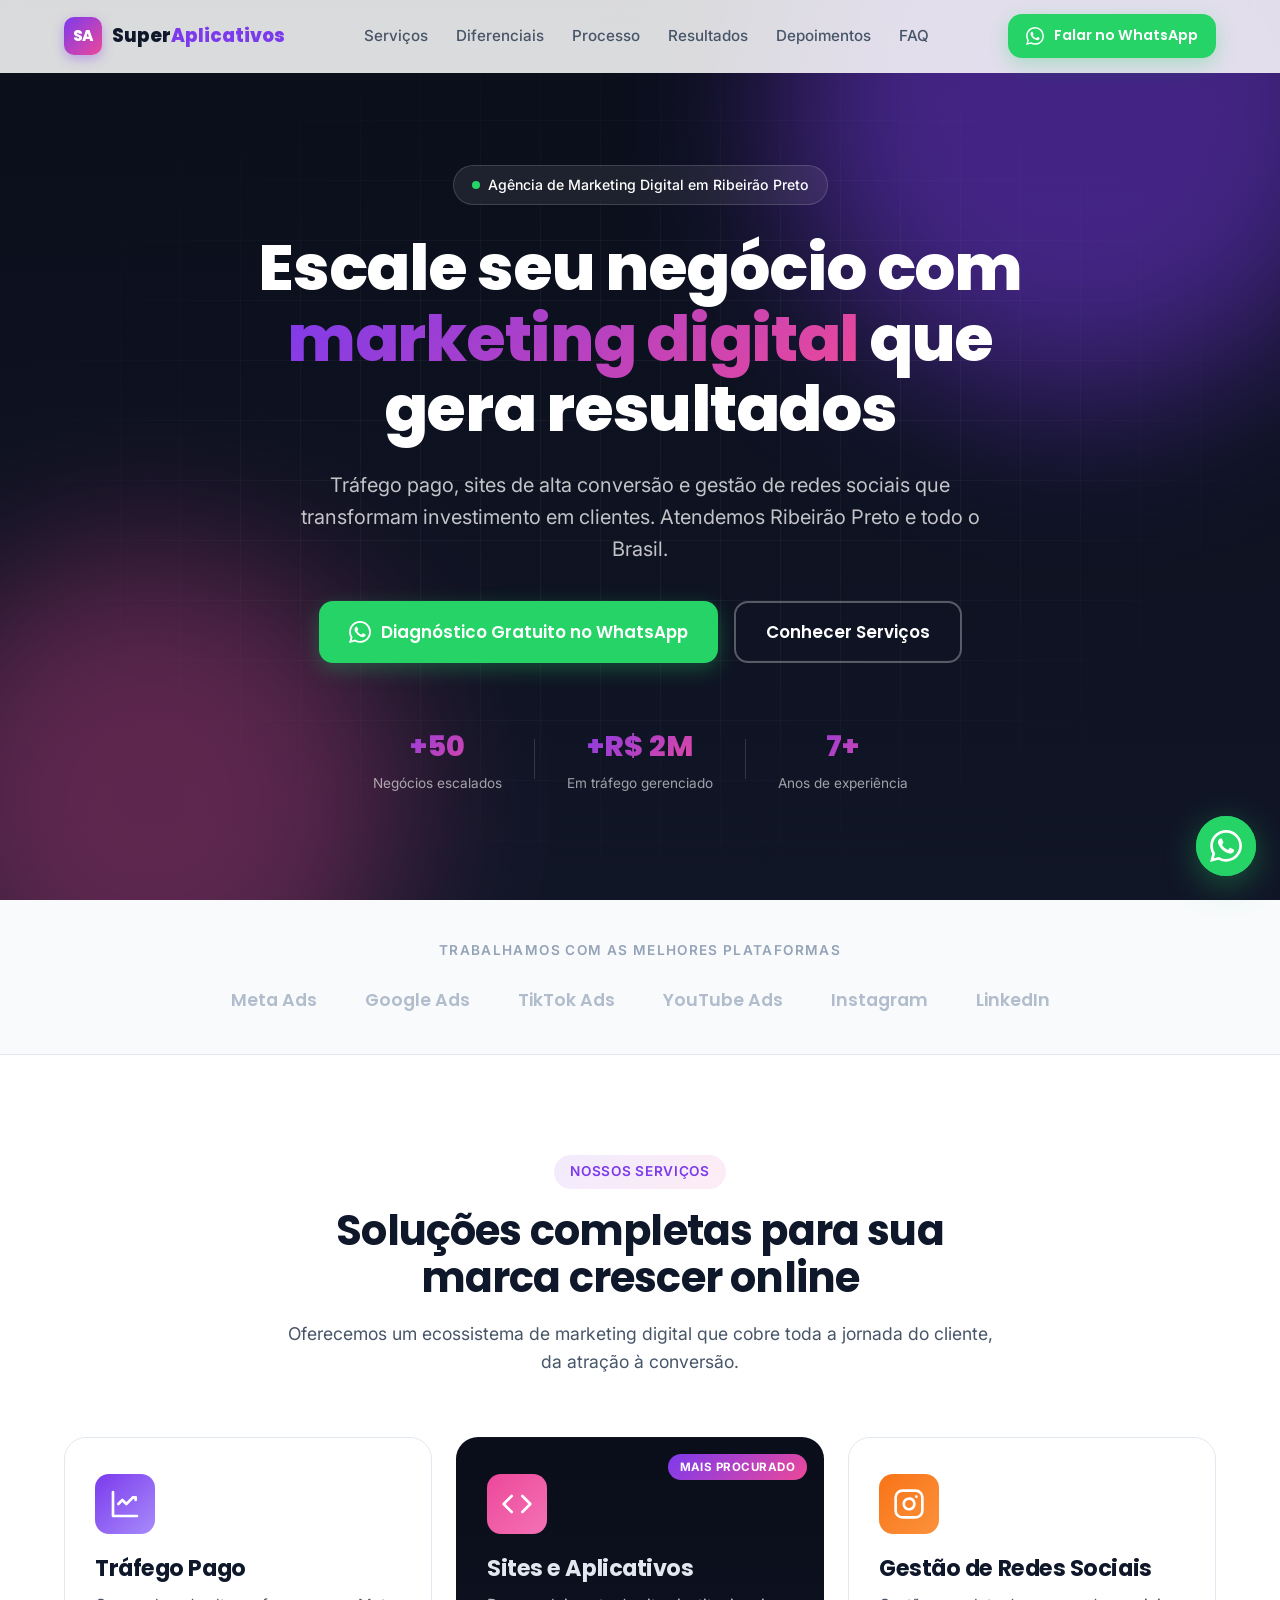
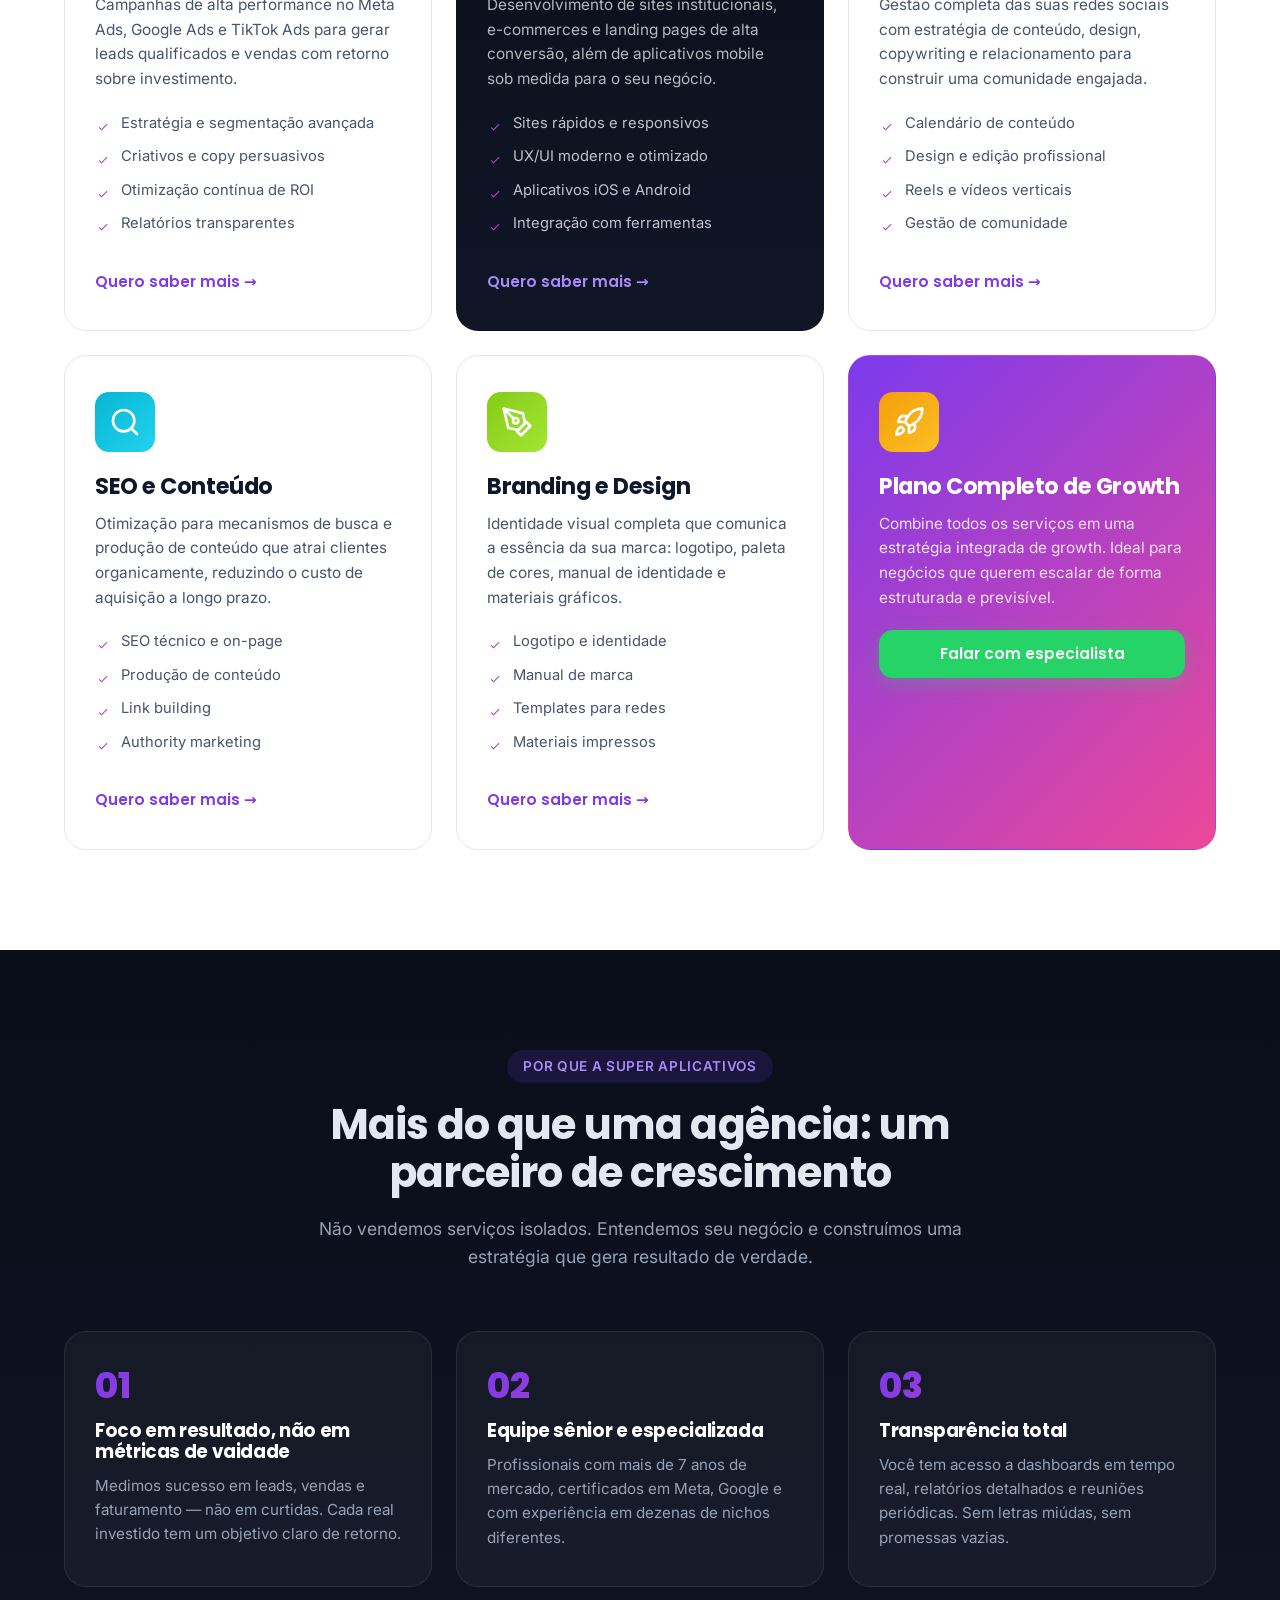
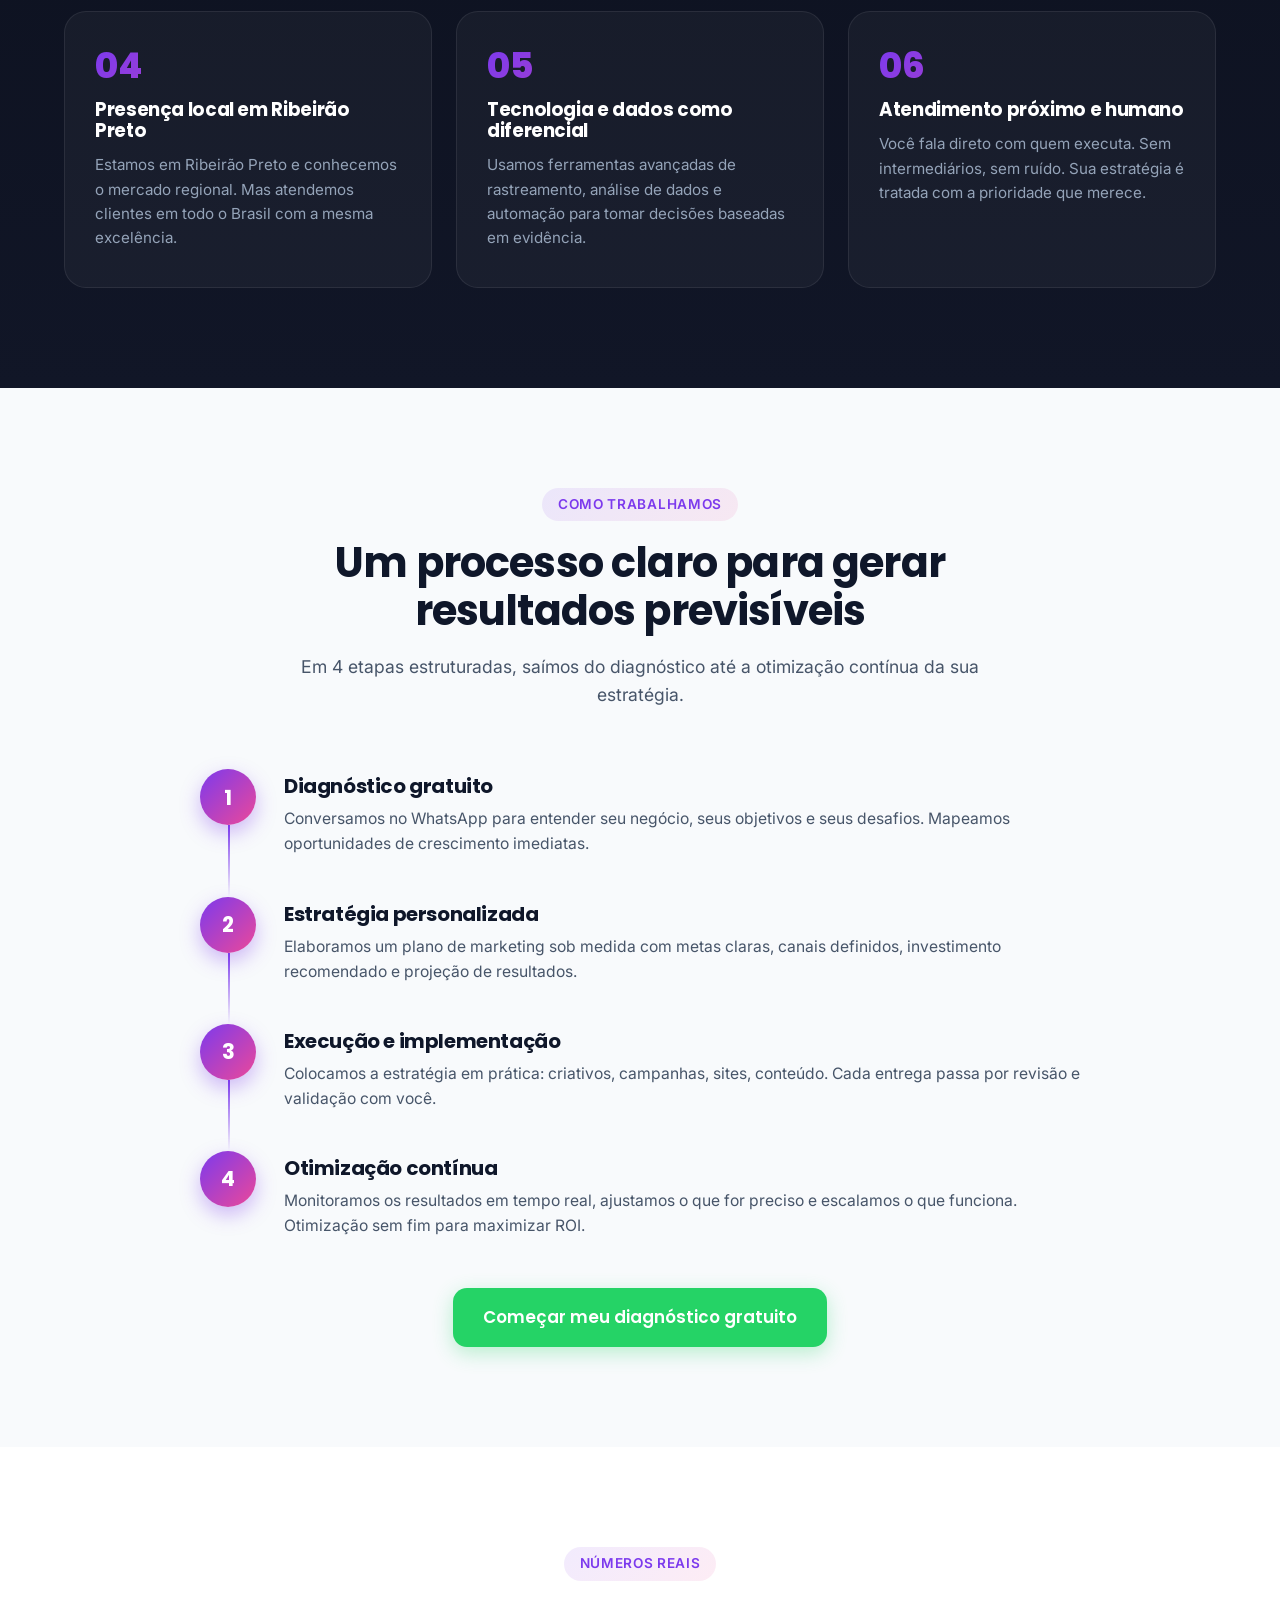
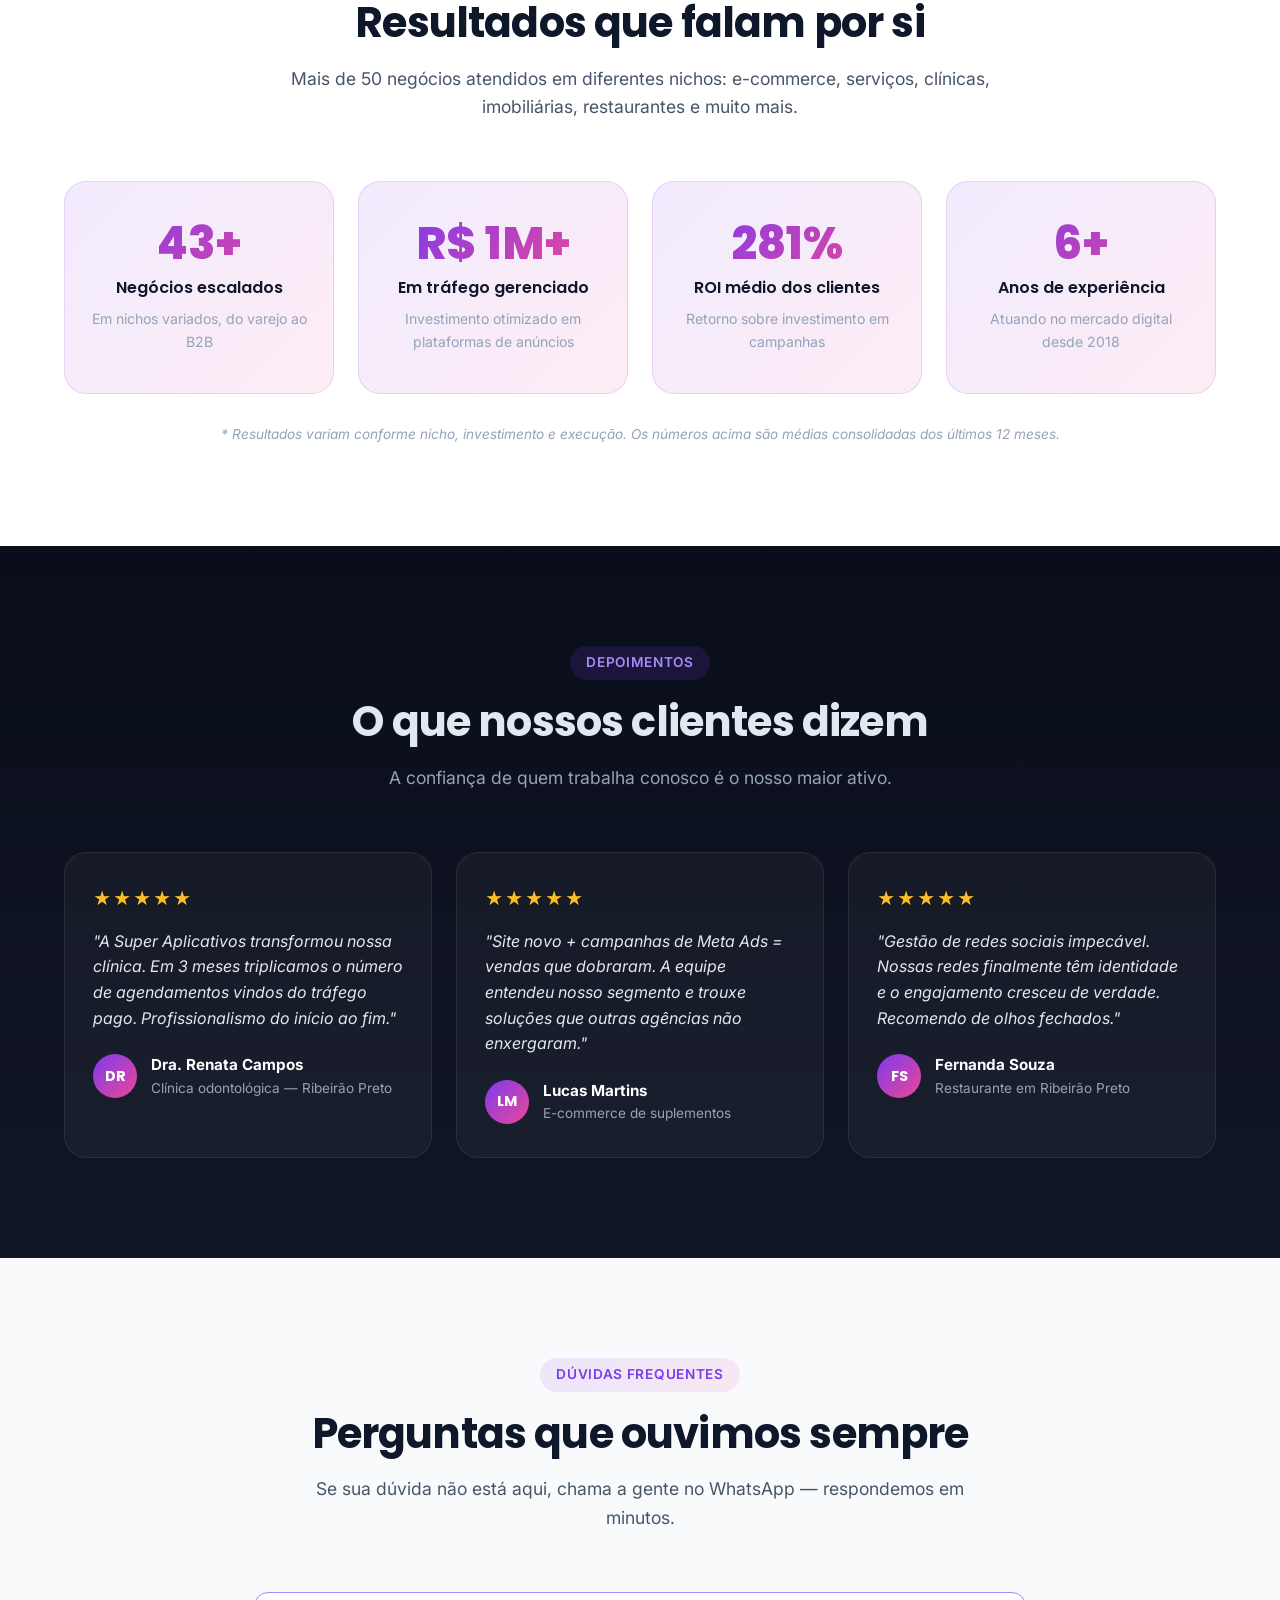
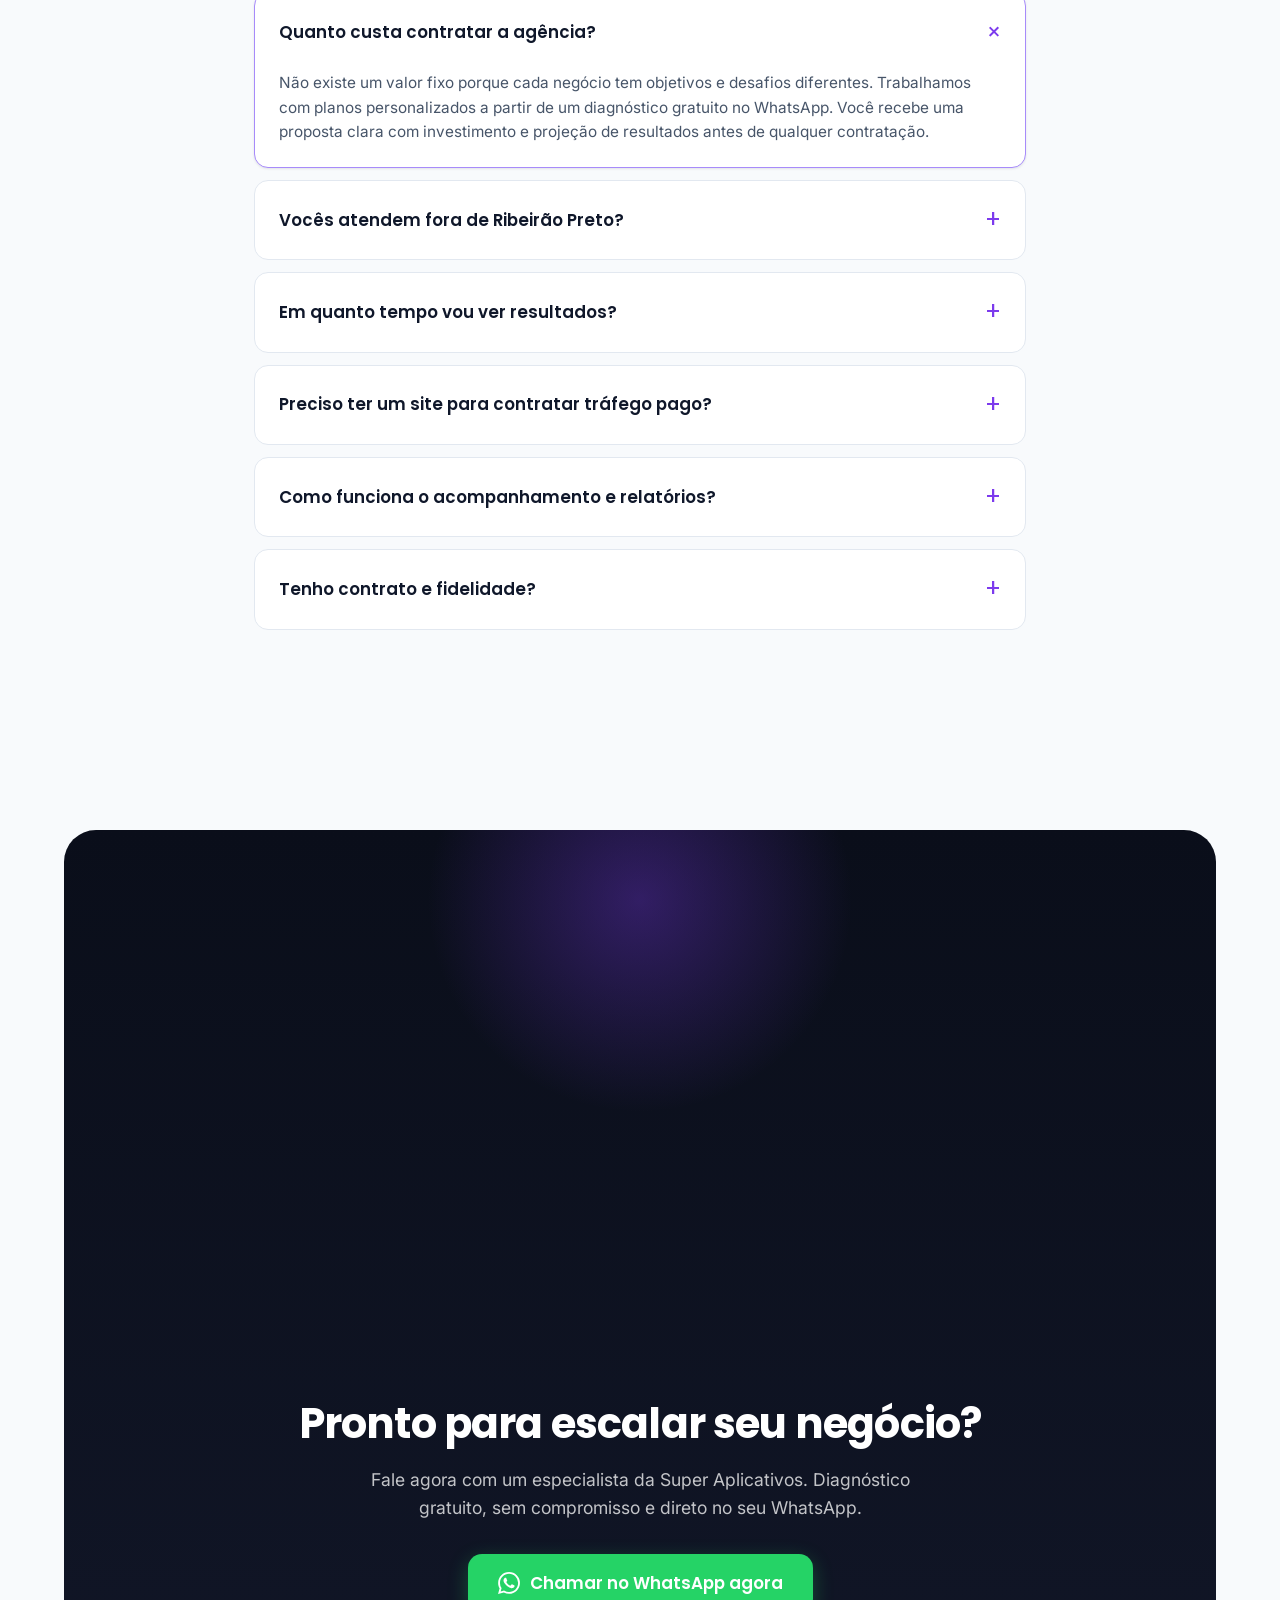
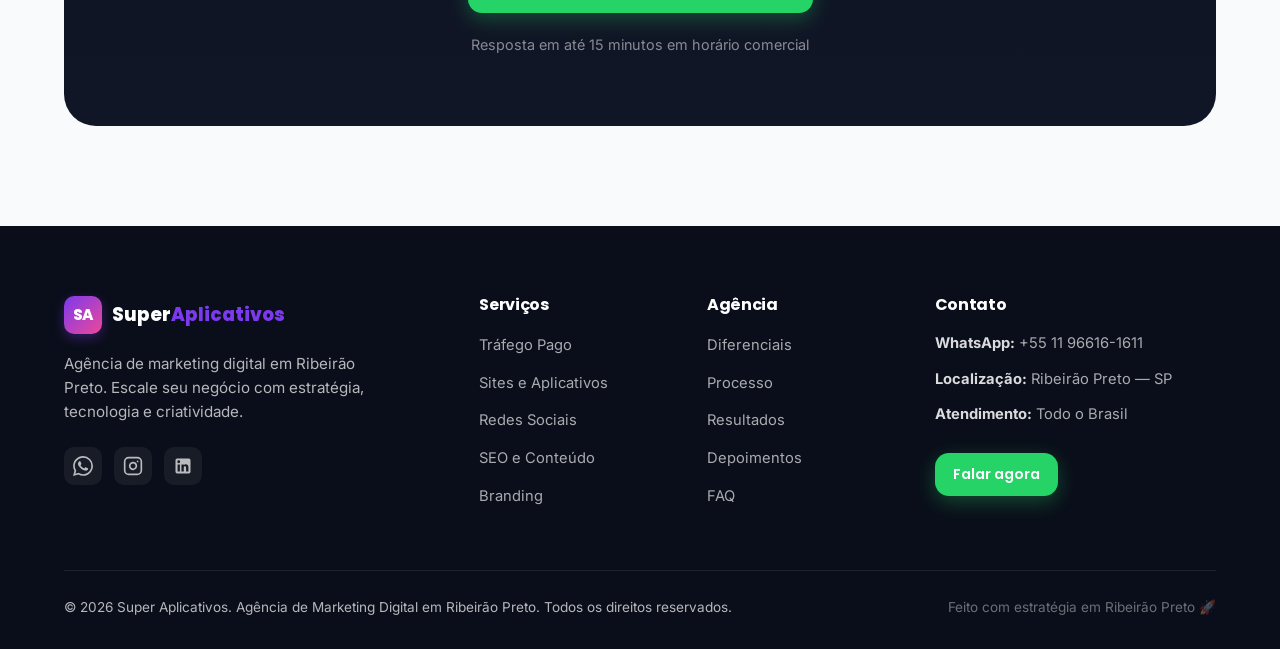
==== index.html @ 62c8fa5b "feat: site institucional Super Aplicativos - agencia de marketing digital em Ribeirao Preto - Landin" ====
<!DOCTYPE html>
<html lang="pt-BR">
<head>
    <meta charset="UTF-8">
    <meta name="viewport" content="width=device-width, initial-scale=1.0">
    <meta name="description" content="Agência de Marketing Digital em Ribeirão Preto. Tráfego pago, desenvolvimento de sites e aplicativos, gestão de redes sociais. Escale seu negócio com resultados reais.">
    <meta name="keywords" content="marketing digital ribeirão preto, agência de marketing ribeirão preto, tráfego pago ribeirão preto, desenvolvimento de sites ribeirão preto, redes sociais ribeirão preto">
    <meta name="author" content="Super Aplicativos">
    <meta name="robots" content="index, follow">
    <meta property="og:title" content="Super Aplicativos | Agência de Marketing Digital em Ribeirão Preto">
    <meta property="og:description" content="Escale seu negócio com tráfego pago, sites de alta conversão e gestão de redes sociais. Atendimento em Ribeirão Preto e região.">
    <meta property="og:type" content="website">
    <meta property="og:locale" content="pt_BR">
    <title>Super Aplicativos | Agência de Marketing Digital em Ribeirão Preto</title>
    <link rel="preconnect" href="https://fonts.googleapis.com">
    <link rel="preconnect" href="https://fonts.gstatic.com" crossorigin>
    <link href="https://fonts.googleapis.com/css2?family=Poppins:wght@300;400;500;600;700;800;900&family=Inter:wght@400;500;600;700&display=swap" rel="stylesheet">
    <link rel="stylesheet" href="assets/css/styles.css">
    <link rel="icon" type="image/svg+xml" href="assets/img/favicon.svg">
</head>
<body>

    <!-- HEADER -->
    <header class="header" id="header">
        <div class="container header-container">
            <a href="#hero" class="logo">
                <span class="logo-mark">SA</span>
                <span class="logo-text">Super<span>Aplicativos</span></span>
            </a>
            <nav class="nav" id="nav">
                <a href="#servicos">Serviços</a>
                <a href="#diferenciais">Diferenciais</a>
                <a href="#processo">Processo</a>
                <a href="#resultados">Resultados</a>
                <a href="#depoimentos">Depoimentos</a>
                <a href="#faq">FAQ</a>
            </nav>
            <a href="https://wa.me/5511966161611?text=Ol%C3%A1!%20Quero%20falar%20com%20a%20Super%20Aplicativos%20sobre%20marketing%20digital." class="btn btn-whatsapp header-cta" target="_blank" rel="noopener">
                <svg viewBox="0 0 24 24" width="18" height="18" fill="currentColor"><path d="M17.472 14.382c-.297-.149-1.758-.867-2.03-.967-.273-.099-.471-.148-.67.15-.197.297-.767.966-.94 1.164-.173.199-.347.223-.644.075-.297-.15-1.255-.463-2.39-1.475-.883-.788-1.48-1.761-1.653-2.059-.173-.297-.018-.458.13-.608.134-.133.298-.347.446-.52.149-.174.198-.298.298-.497.099-.198.05-.371-.025-.52-.075-.149-.669-1.612-.916-2.207-.242-.579-.487-.5-.669-.51l-.57-.01c-.198 0-.52.074-.792.372-.272.297-1.04 1.016-1.04 2.479 0 1.462 1.065 2.875 1.213 3.074.149.198 2.096 3.2 5.077 4.487.709.306 1.262.489 1.694.625.712.227 1.36.195 1.871.118.571-.085 1.758-.719 2.006-1.413.248-.694.248-1.289.173-1.413-.074-.124-.272-.198-.57-.347m-5.421 7.403h-.004a9.87 9.87 0 01-5.031-1.378l-.361-.214-3.741.982.998-3.648-.235-.374a9.86 9.86 0 01-1.51-5.26c.001-5.45 4.436-9.884 9.888-9.884 2.64 0 5.122 1.03 6.988 2.898a9.825 9.825 0 012.893 6.994c-.003 5.45-4.437 9.884-9.885 9.884m8.413-18.297A11.815 11.815 0 0012.05 0C5.495 0 .16 5.335.157 11.892c0 2.096.547 4.142 1.588 5.945L.057 24l6.305-1.654a11.882 11.882 0 005.683 1.448h.005c6.554 0 11.89-5.335 11.893-11.893a11.821 11.821 0 00-3.48-8.413z"/></svg>
                <span>Falar no WhatsApp</span>
            </a>
            <button class="menu-toggle" id="menuToggle" aria-label="Abrir menu">
                <span></span><span></span><span></span>
            </button>
        </div>
    </header>

    <!-- HERO -->
    <section class="hero" id="hero">
        <div class="hero-bg">
            <div class="hero-glow glow-1"></div>
            <div class="hero-glow glow-2"></div>
            <div class="hero-grid"></div>
        </div>
        <div class="container hero-content">
            <div class="hero-badge">
                <span class="pulse-dot"></span>
                Agência de Marketing Digital em Ribeirão Preto
            </div>
            <h1 class="hero-title">
                Escale seu negócio com<br>
                <span class="gradient-text">marketing digital</span> que gera resultados
            </h1>
            <p class="hero-subtitle">
                Tráfego pago, sites de alta conversão e gestão de redes sociais
                que transformam investimento em clientes. Atendemos Ribeirão Preto
                e todo o Brasil.
            </p>
            <div class="hero-cta">
                <a href="https://wa.me/5511966161611?text=Ol%C3%A1!%20Quero%20um%20diagn%C3%B3stico%20gratuito%20de%20marketing%20digital%20para%20meu%20neg%C3%B3cio." class="btn btn-whatsapp btn-lg" target="_blank" rel="noopener">
                    <svg viewBox="0 0 24 24" width="22" height="22" fill="currentColor"><path d="M17.472 14.382c-.297-.149-1.758-.867-2.03-.967-.273-.099-.471-.148-.67.15-.197.297-.767.966-.94 1.164-.173.199-.347.223-.644.075-.297-.15-1.255-.463-2.39-1.475-.883-.788-1.48-1.761-1.653-2.059-.173-.297-.018-.458.13-.608.134-.133.298-.347.446-.52.149-.174.198-.298.298-.497.099-.198.05-.371-.025-.52-.075-.149-.669-1.612-.916-2.207-.242-.579-.487-.5-.669-.51l-.57-.01c-.198 0-.52.074-.792.372-.272.297-1.04 1.016-1.04 2.479 0 1.462 1.065 2.875 1.213 3.074.149.198 2.096 3.2 5.077 4.487.709.306 1.262.489 1.694.625.712.227 1.36.195 1.871.118.571-.085 1.758-.719 2.006-1.413.248-.694.248-1.289.173-1.413-.074-.124-.272-.198-.57-.347m-5.421 7.403h-.004a9.87 9.87 0 01-5.031-1.378l-.361-.214-3.741.982.998-3.648-.235-.374a9.86 9.86 0 01-1.51-5.26c.001-5.45 4.436-9.884 9.888-9.884 2.64 0 5.122 1.03 6.988 2.898a9.825 9.825 0 012.893 6.994c-.003 5.45-4.437 9.884-9.885 9.884m8.413-18.297A11.815 11.815 0 0012.05 0C5.495 0 .16 5.335.157 11.892c0 2.096.547 4.142 1.588 5.945L.057 24l6.305-1.654a11.882 11.882 0 005.683 1.448h.005c6.554 0 11.89-5.335 11.893-11.893a11.821 11.821 0 00-3.48-8.413z"/></svg>
                    Diagnóstico Gratuito no WhatsApp
                </a>
                <a href="#servicos" class="btn btn-outline btn-lg">Conhecer Serviços</a>
            </div>
            <div class="hero-trust">
                <div class="trust-item">
                    <div class="trust-number">+50</div>
                    <div class="trust-label">Negócios escalados</div>
                </div>
                <div class="trust-divider"></div>
                <div class="trust-item">
                    <div class="trust-number">+R$ 2M</div>
                    <div class="trust-label">Em tráfego gerenciado</div>
                </div>
                <div class="trust-divider"></div>
                <div class="trust-item">
                    <div class="trust-number">7+</div>
                    <div class="trust-label">Anos de experiência</div>
                </div>
            </div>
        </div>
    </section>

    <!-- LOGOS / TRUST BAR -->
    <section class="trust-bar">
        <div class="container">
            <p class="trust-bar-title">Trabalhamos com as melhores plataformas</p>
            <div class="trust-logos">
                <span class="trust-logo">Meta Ads</span>
                <span class="trust-logo">Google Ads</span>
                <span class="trust-logo">TikTok Ads</span>
                <span class="trust-logo">YouTube Ads</span>
                <span class="trust-logo">Instagram</span>
                <span class="trust-logo">LinkedIn</span>
            </div>
        </div>
    </section>

    <!-- SERVIÇOS -->
    <section class="services section" id="servicos">
        <div class="container">
            <div class="section-header">
                <span class="section-tag">Nossos Serviços</span>
                <h2 class="section-title">Soluções completas para sua marca crescer online</h2>
                <p class="section-subtitle">Oferecemos um ecossistema de marketing digital que cobre toda a jornada do cliente, da atração à conversão.</p>
            </div>
            <div class="services-grid">
                <article class="service-card">
                    <div class="service-icon icon-traffic">
                        <svg viewBox="0 0 24 24" width="32" height="32" fill="none" stroke="currentColor" stroke-width="2" stroke-linecap="round" stroke-linejoin="round"><path d="M3 3v18h18"/><path d="M7 12l3-3 3 3 5-5"/><path d="M18 7h2v2"/></svg>
                    </div>
                    <h3>Tráfego Pago</h3>
                    <p>Campanhas de alta performance no Meta Ads, Google Ads e TikTok Ads para gerar leads qualificados e vendas com retorno sobre investimento.</p>
                    <ul class="service-list">
                        <li>Estratégia e segmentação avançada</li>
                        <li>Criativos e copy persuasivos</li>
                        <li>Otimização contínua de ROI</li>
                        <li>Relatórios transparentes</li>
                    </ul>
                    <a href="https://wa.me/5511966161611?text=Ol%C3%A1!%20Tenho%20interesse%20em%20Tr%C3%A1fego%20Pago.%20Pode%20me%20passar%20mais%20informa%C3%A7%C3%B5es?" class="service-link" target="_blank" rel="noopener">
                        Quero saber mais →
                    </a>
                </article>

                <article class="service-card service-card-featured">
                    <div class="service-badge-badge">Mais procurado</div>
                    <div class="service-icon icon-dev">
                        <svg viewBox="0 0 24 24" width="32" height="32" fill="none" stroke="currentColor" stroke-width="2" stroke-linecap="round" stroke-linejoin="round"><polyline points="16 18 22 12 16 6"/><polyline points="8 6 2 12 8 18"/></svg>
                    </div>
                    <h3>Sites e Aplicativos</h3>
                    <p>Desenvolvimento de sites institucionais, e-commerces e landing pages de alta conversão, além de aplicativos mobile sob medida para o seu negócio.</p>
                    <ul class="service-list">
                        <li>Sites rápidos e responsivos</li>
                        <li>UX/UI moderno e otimizado</li>
                        <li>Aplicativos iOS e Android</li>
                        <li>Integração com ferramentas</li>
                    </ul>
                    <a href="https://wa.me/5511966161611?text=Ol%C3%A1!%20Tenho%20interesse%20em%20desenvolvimento%20de%20site%2Faplicativo.%20Pode%20me%20ajudar?" class="service-link" target="_blank" rel="noopener">
                        Quero saber mais →
                    </a>
                </article>

                <article class="service-card">
                    <div class="service-icon icon-social">
                        <svg viewBox="0 0 24 24" width="32" height="32" fill="none" stroke="currentColor" stroke-width="2" stroke-linecap="round" stroke-linejoin="round"><rect x="2" y="2" width="20" height="20" rx="5"/><path d="M16 11.37A4 4 0 1 1 12.63 8 4 4 0 0 1 16 11.37z"/><line x1="17.5" y1="6.5" x2="17.51" y2="6.5"/></svg>
                    </div>
                    <h3>Gestão de Redes Sociais</h3>
                    <p>Gestão completa das suas redes sociais com estratégia de conteúdo, design, copywriting e relacionamento para construir uma comunidade engajada.</p>
                    <ul class="service-list">
                        <li>Calendário de conteúdo</li>
                        <li>Design e edição profissional</li>
                        <li>Reels e vídeos verticais</li>
                        <li>Gestão de comunidade</li>
                    </ul>
                    <a href="https://wa.me/5511966161611?text=Ol%C3%A1!%20Tenho%20interesse%20em%20Gest%C3%A3o%20de%20Redes%20Sociais.%20Pode%20me%20passar%20detalhes?" class="service-link" target="_blank" rel="noopener">
                        Quero saber mais →
                    </a>
                </article>

                <article class="service-card">
                    <div class="service-icon icon-seo">
                        <svg viewBox="0 0 24 24" width="32" height="32" fill="none" stroke="currentColor" stroke-width="2" stroke-linecap="round" stroke-linejoin="round"><circle cx="11" cy="11" r="8"/><line x1="21" y1="21" x2="16.65" y2="16.65"/></svg>
                    </div>
                    <h3>SEO e Conteúdo</h3>
                    <p>Otimização para mecanismos de busca e produção de conteúdo que atrai clientes organicamente, reduzindo o custo de aquisição a longo prazo.</p>
                    <ul class="service-list">
                        <li>SEO técnico e on-page</li>
                        <li>Produção de conteúdo</li>
                        <li>Link building</li>
                        <li>Authority marketing</li>
                    </ul>
                    <a href="https://wa.me/5511966161611?text=Ol%C3%A1!%20Tenho%20interesse%20em%20SEO%20e%20Conte%C3%BAdo.%20Pode%20me%20ajudar?" class="service-link" target="_blank" rel="noopener">
                        Quero saber mais →
                    </a>
                </article>

                <article class="service-card">
                    <div class="service-icon icon-branding">
                        <svg viewBox="0 0 24 24" width="32" height="32" fill="none" stroke="currentColor" stroke-width="2" stroke-linecap="round" stroke-linejoin="round"><path d="M12 19l7-7 3 3-7 7-3-3z"/><path d="M18 13l-1.5-7.5L2 2l3.5 14.5L13 18l5-5z"/><path d="M2 2l7.586 7.586"/><circle cx="11" cy="11" r="2"/></svg>
                    </div>
                    <h3>Branding e Design</h3>
                    <p>Identidade visual completa que comunica a essência da sua marca: logotipo, paleta de cores, manual de identidade e materiais gráficos.</p>
                    <ul class="service-list">
                        <li>Logotipo e identidade</li>
                        <li>Manual de marca</li>
                        <li>Templates para redes</li>
                        <li>Materiais impressos</li>
                    </ul>
                    <a href="https://wa.me/5511966161611?text=Ol%C3%A1!%20Tenho%20interesse%20em%20Branding%20e%20Design.%20Pode%20me%20passar%20informa%C3%A7%C3%B5es?" class="service-link" target="_blank" rel="noopener">
                        Quero saber mais →
                    </a>
                </article>

                <article class="service-card service-card-cta">
                    <div class="service-icon icon-rocket">
                        <svg viewBox="0 0 24 24" width="32" height="32" fill="none" stroke="currentColor" stroke-width="2" stroke-linecap="round" stroke-linejoin="round"><path d="M4.5 16.5c-1.5 1.26-2 5-2 5s3.74-.5 5-2c.71-.84.7-2.13-.09-2.91a2.18 2.18 0 0 0-2.91-.09z"/><path d="M12 15l-3-3a22 22 0 0 1 2-3.95A12.88 12.88 0 0 1 22 2c0 2.72-.78 7.5-6 11a22.35 22.35 0 0 1-4 2z"/><path d="M9 12H4s.55-3.03 2-4c1.62-1.08 5 0 5 0"/><path d="M12 15v5s3.03-.55 4-2c1.08-1.62 0-5 0-5"/></svg>
                    </div>
                    <h3>Plano Completo de Growth</h3>
                    <p>Combine todos os serviços em uma estratégia integrada de growth. Ideal para negócios que querem escalar de forma estruturada e previsível.</p>
                    <a href="https://wa.me/5511966161611?text=Ol%C3%A1!%20Quero%20um%20plano%20completo%20de%20growth%20para%20meu%20neg%C3%B3cio.%20Pode%20me%20atender?" class="btn btn-whatsapp btn-block" target="_blank" rel="noopener">
                        Falar com especialista
                    </a>
                </article>
            </div>
        </div>
    </section>

    <!-- DIFERENCIAIS -->
    <section class="differentials section section-dark" id="diferenciais">
        <div class="container">
            <div class="section-header section-header-light">
                <span class="section-tag">Por que a Super Aplicativos</span>
                <h2 class="section-title">Mais do que uma agência: um parceiro de crescimento</h2>
                <p class="section-subtitle">Não vendemos serviços isolados. Entendemos seu negócio e construímos uma estratégia que gera resultado de verdade.</p>
            </div>
            <div class="differentials-grid">
                <div class="diff-card">
                    <div class="diff-number">01</div>
                    <h3>Foco em resultado, não em métricas de vaidade</h3>
                    <p>Medimos sucesso em leads, vendas e faturamento — não em curtidas. Cada real investido tem um objetivo claro de retorno.</p>
                </div>
                <div class="diff-card">
                    <div class="diff-number">02</div>
                    <h3>Equipe sênior e especializada</h3>
                    <p>Profissionais com mais de 7 anos de mercado, certificados em Meta, Google e com experiência em dezenas de nichos diferentes.</p>
                </div>
                <div class="diff-card">
                    <div class="diff-number">03</div>
                    <h3>Transparência total</h3>
                    <p>Você tem acesso a dashboards em tempo real, relatórios detalhados e reuniões periódicas. Sem letras miúdas, sem promessas vazias.</p>
                </div>
                <div class="diff-card">
                    <div class="diff-number">04</div>
                    <h3>Presença local em Ribeirão Preto</h3>
                    <p>Estamos em Ribeirão Preto e conhecemos o mercado regional. Mas atendemos clientes em todo o Brasil com a mesma excelência.</p>
                </div>
                <div class="diff-card">
                    <div class="diff-number">05</div>
                    <h3>Tecnologia e dados como diferencial</h3>
                    <p>Usamos ferramentas avançadas de rastreamento, análise de dados e automação para tomar decisões baseadas em evidência.</p>
                </div>
                <div class="diff-card">
                    <div class="diff-number">06</div>
                    <h3>Atendimento próximo e humano</h3>
                    <p>Você fala direto com quem executa. Sem intermediários, sem ruído. Sua estratégia é tratada com a prioridade que merece.</p>
                </div>
            </div>
        </div>
    </section>

    <!-- PROCESSO -->
    <section class="process section" id="processo">
        <div class="container">
            <div class="section-header">
                <span class="section-tag">Como Trabalhamos</span>
                <h2 class="section-title">Um processo claro para gerar resultados previsíveis</h2>
                <p class="section-subtitle">Em 4 etapas estruturadas, saímos do diagnóstico até a otimização contínua da sua estratégia.</p>
            </div>
            <div class="process-timeline">
                <div class="process-step">
                    <div class="process-marker">
                        <span class="process-num">1</span>
                    </div>
                    <div class="process-content">
                        <h3>Diagnóstico gratuito</h3>
                        <p>Conversamos no WhatsApp para entender seu negócio, seus objetivos e seus desafios. Mapeamos oportunidades de crescimento imediatas.</p>
                    </div>
                </div>
                <div class="process-step">
                    <div class="process-marker">
                        <span class="process-num">2</span>
                    </div>
                    <div class="process-content">
                        <h3>Estratégia personalizada</h3>
                        <p>Elaboramos um plano de marketing sob medida com metas claras, canais definidos, investimento recomendado e projeção de resultados.</p>
                    </div>
                </div>
                <div class="process-step">
                    <div class="process-marker">
                        <span class="process-num">3</span>
                    </div>
                    <div class="process-content">
                        <h3>Execução e implementação</h3>
                        <p>Colocamos a estratégia em prática: criativos, campanhas, sites, conteúdo. Cada entrega passa por revisão e validação com você.</p>
                    </div>
                </div>
                <div class="process-step">
                    <div class="process-marker">
                        <span class="process-num">4</span>
                    </div>
                    <div class="process-content">
                        <h3>Otimização contínua</h3>
                        <p>Monitoramos os resultados em tempo real, ajustamos o que for preciso e escalamos o que funciona. Otimização sem fim para maximizar ROI.</p>
                    </div>
                </div>
            </div>
            <div class="process-cta">
                <a href="https://wa.me/5511966161611?text=Ol%C3%A1!%20Quero%20come%C3%A7ar%20pelo%20diagn%C3%B3stico%20gratuito.%20Como%20funciona?" class="btn btn-whatsapp btn-lg" target="_blank" rel="noopener">
                    Começar meu diagnóstico gratuito
                </a>
            </div>
        </div>
    </section>

    <!-- RESULTADOS / STATS -->
    <section class="results section" id="resultados">
        <div class="container">
            <div class="section-header">
                <span class="section-tag">Números Reais</span>
                <h2 class="section-title">Resultados que falam por si</h2>
                <p class="section-subtitle">Mais de 50 negócios atendidos em diferentes nichos: e-commerce, serviços, clínicas, imobiliárias, restaurantes e muito mais.</p>
            </div>
            <div class="stats-grid">
                <div class="stat-card">
                    <div class="stat-value" data-target="50" data-suffix="+">0</div>
                    <div class="stat-label">Negócios escalados</div>
                    <p class="stat-desc">Em nichos variados, do varejo ao B2B</p>
                </div>
                <div class="stat-card">
                    <div class="stat-value" data-target="2" data-prefix="R$ " data-suffix="M+">0</div>
                    <div class="stat-label">Em tráfego gerenciado</div>
                    <p class="stat-desc">Investimento otimizado em plataformas de anúncios</p>
                </div>
                <div class="stat-card">
                    <div class="stat-value" data-target="320" data-suffix="%">0</div>
                    <div class="stat-label">ROI médio dos clientes</div>
                    <p class="stat-desc">Retorno sobre investimento em campanhas</p>
                </div>
                <div class="stat-card">
                    <div class="stat-value" data-target="7" data-suffix="+">0</div>
                    <div class="stat-label">Anos de experiência</div>
                    <p class="stat-desc">Atuando no mercado digital desde 2018</p>
                </div>
            </div>
            <p class="results-note">* Resultados variam conforme nicho, investimento e execução. Os números acima são médias consolidadas dos últimos 12 meses.</p>
        </div>
    </section>

    <!-- DEPOIMENTOS -->
    <section class="testimonials section section-dark" id="depoimentos">
        <div class="container">
            <div class="section-header section-header-light">
                <span class="section-tag">Depoimentos</span>
                <h2 class="section-title">O que nossos clientes dizem</h2>
                <p class="section-subtitle">A confiança de quem trabalha conosco é o nosso maior ativo.</p>
            </div>
            <div class="testimonials-grid">
                <article class="testimonial-card">
                    <div class="testimonial-stars">★★★★★</div>
                    <p class="testimonial-text">"A Super Aplicativos transformou nossa clínica. Em 3 meses triplicamos o número de agendamentos vindos do tráfego pago. Profissionalismo do início ao fim."</p>
                    <div class="testimonial-author">
                        <div class="author-avatar">DR</div>
                        <div>
                            <strong>Dra. Renata Campos</strong>
                            <span>Clínica odontológica — Ribeirão Preto</span>
                        </div>
                    </div>
                </article>
                <article class="testimonial-card">
                    <div class="testimonial-stars">★★★★★</div>
                    <p class="testimonial-text">"Site novo + campanhas de Meta Ads = vendas que dobraram. A equipe entendeu nosso segmento e trouxe soluções que outras agências não enxergaram."</p>
                    <div class="testimonial-author">
                        <div class="author-avatar">LM</div>
                        <div>
                            <strong>Lucas Martins</strong>
                            <span>E-commerce de suplementos</span>
                        </div>
                    </div>
                </article>
                <article class="testimonial-card">
                    <div class="testimonial-stars">★★★★★</div>
                    <p class="testimonial-text">"Gestão de redes sociais impecável. Nossas redes finalmente têm identidade e o engajamento cresceu de verdade. Recomendo de olhos fechados."</p>
                    <div class="testimonial-author">
                        <div class="author-avatar">FS</div>
                        <div>
                            <strong>Fernanda Souza</strong>
                            <span>Restaurante em Ribeirão Preto</span>
                        </div>
                    </div>
                </article>
            </div>
        </div>
    </section>

    <!-- FAQ -->
    <section class="faq section" id="faq">
        <div class="container container-narrow">
            <div class="section-header">
                <span class="section-tag">Dúvidas Frequentes</span>
                <h2 class="section-title">Perguntas que ouvimos sempre</h2>
                <p class="section-subtitle">Se sua dúvida não está aqui, chama a gente no WhatsApp — respondemos em minutos.</p>
            </div>
            <div class="faq-list">
                <details class="faq-item" open>
                    <summary>Quanto custa contratar a agência?</summary>
                    <div class="faq-answer">
                        <p>Não existe um valor fixo porque cada negócio tem objetivos e desafios diferentes. Trabalhamos com planos personalizados a partir de um diagnóstico gratuito no WhatsApp. Você recebe uma proposta clara com investimento e projeção de resultados antes de qualquer contratação.</p>
                    </div>
                </details>
                <details class="faq-item">
                    <summary>Vocês atendem fora de Ribeirão Preto?</summary>
                    <div class="faq-answer">
                        <p>Sim. Estamos em Ribeirão Preto, mas atendemos clientes em todo o Brasil de forma 100% digital. Reuniões por vídeo, comunicação pelo WhatsApp e entrega de relatórios online. O marketing digital não tem fronteiras.</p>
                    </div>
                </details>
                <details class="faq-item">
                    <summary>Em quanto tempo vou ver resultados?</summary>
                    <div class="faq-answer">
                        <p>Tráfego pago costuma gerar leads já nos primeiros dias de campanha. SEO e conteúdo orgânico levam de 3 a 6 meses para amadurecer. Sites e landing pages entram em conversão imediatamente após a publicação. Fazemos uma projeção realista na sua proposta.</p>
                    </div>
                </details>
                <details class="faq-item">
                    <summary>Preciso ter um site para contratar tráfego pago?</summary>
                    <div class="faq-answer">
                        <p>Não obrigatoriamente, mas recomendamos. Podemos criar landing pages de alta conversão especificamente para suas campanhas, ou enviar leads direto para o seu WhatsApp. O ideal é conversar para definir a melhor estrutura para o seu caso.</p>
                    </div>
                </details>
                <details class="faq-item">
                    <summary>Como funciona o acompanhamento e relatórios?</summary>
                    <div class="faq-answer">
                        <p>Você recebe dashboards em tempo real e relatórios periódicos com métricas claras: investimento, leads, custo por lead, vendas, ROI. Além disso, fazemos reuniões de alinhamento para revisar a estratégia e ajustar o que for necessário.</p>
                    </div>
                </details>
                <details class="faq-item">
                    <summary>Tenho contrato e fidelidade?</summary>
                    <div class="faq-answer">
                        <p>Trabalhamos com contratos transparentes e prazos justos para ambas as partes. Acreditamos que parceria de longo prazo se constrói com resultado, não com cláusulas de multa. Tudo é combinado com clareza antes da contratação.</p>
                    </div>
                </details>
            </div>
        </div>
    </section>

    <!-- CTA FINAL -->
    <section class="final-cta">
        <div class="container">
            <div class="final-cta-box">
                <div class="final-cta-glow"></div>
                <h2 class="final-cta-title">Pronto para escalar seu negócio?</h2>
                <p class="final-cta-subtitle">Fale agora com um especialista da Super Aplicativos. Diagnóstico gratuito, sem compromisso e direto no seu WhatsApp.</p>
                <a href="https://wa.me/5511966161611?text=Ol%C3%A1!%20Quero%20o%20diagn%C3%B3stico%20gratuito%20de%20marketing%20digital%20para%20meu%20neg%C3%B3cio%20em%20Ribeir%C3%A3o%20Preto." class="btn btn-whatsapp btn-lg btn-glow" target="_blank" rel="noopener">
                    <svg viewBox="0 0 24 24" width="22" height="22" fill="currentColor"><path d="M17.472 14.382c-.297-.149-1.758-.867-2.03-.967-.273-.099-.471-.148-.67.15-.197.297-.767.966-.94 1.164-.173.199-.347.223-.644.075-.297-.15-1.255-.463-2.39-1.475-.883-.788-1.48-1.761-1.653-2.059-.173-.297-.018-.458.13-.608.134-.133.298-.347.446-.52.149-.174.198-.298.298-.497.099-.198.05-.371-.025-.52-.075-.149-.669-1.612-.916-2.207-.242-.579-.487-.5-.669-.51l-.57-.01c-.198 0-.52.074-.792.372-.272.297-1.04 1.016-1.04 2.479 0 1.462 1.065 2.875 1.213 3.074.149.198 2.096 3.2 5.077 4.487.709.306 1.262.489 1.694.625.712.227 1.36.195 1.871.118.571-.085 1.758-.719 2.006-1.413.248-.694.248-1.289.173-1.413-.074-.124-.272-.198-.57-.347m-5.421 7.403h-.004a9.87 9.87 0 01-5.031-1.378l-.361-.214-3.741.982.998-3.648-.235-.374a9.86 9.86 0 01-1.51-5.26c.001-5.45 4.436-9.884 9.888-9.884 2.64 0 5.122 1.03 6.988 2.898a9.825 9.825 0 012.893 6.994c-.003 5.45-4.437 9.884-9.885 9.884m8.413-18.297A11.815 11.815 0 0012.05 0C5.495 0 .16 5.335.157 11.892c0 2.096.547 4.142 1.588 5.945L.057 24l6.305-1.654a11.882 11.882 0 005.683 1.448h.005c6.554 0 11.89-5.335 11.893-11.893a11.821 11.821 0 00-3.48-8.413z"/></svg>
                    Chamar no WhatsApp agora
                </a>
                <p class="final-cta-note">Resposta em até 15 minutos em horário comercial</p>
            </div>
        </div>
    </section>

    <!-- FOOTER -->
    <footer class="footer">
        <div class="container">
            <div class="footer-grid">
                <div class="footer-col footer-brand">
                    <a href="#hero" class="logo logo-footer">
                        <span class="logo-mark">SA</span>
                        <span class="logo-text">Super<span>Aplicativos</span></span>
                    </a>
                    <p>Agência de marketing digital em Ribeirão Preto. Escale seu negócio com estratégia, tecnologia e criatividade.</p>
                    <div class="footer-social">
                        <a href="https://wa.me/5511966161611" target="_blank" rel="noopener" aria-label="WhatsApp">
                            <svg viewBox="0 0 24 24" width="20" height="20" fill="currentColor"><path d="M17.472 14.382c-.297-.149-1.758-.867-2.03-.967-.273-.099-.471-.148-.67.15-.197.297-.767.966-.94 1.164-.173.199-.347.223-.644.075-.297-.15-1.255-.463-2.39-1.475-.883-.788-1.48-1.761-1.653-2.059-.173-.297-.018-.458.13-.608.134-.133.298-.347.446-.52.149-.174.198-.298.298-.497.099-.198.05-.371-.025-.52-.075-.149-.669-1.612-.916-2.207-.242-.579-.487-.5-.669-.51l-.57-.01c-.198 0-.52.074-.792.372-.272.297-1.04 1.016-1.04 2.479 0 1.462 1.065 2.875 1.213 3.074.149.198 2.096 3.2 5.077 4.487.709.306 1.262.489 1.694.625.712.227 1.36.195 1.871.118.571-.085 1.758-.719 2.006-1.413.248-.694.248-1.289.173-1.413-.074-.124-.272-.198-.57-.347m-5.421 7.403h-.004a9.87 9.87 0 01-5.031-1.378l-.361-.214-3.741.982.998-3.648-.235-.374a9.86 9.86 0 01-1.51-5.26c.001-5.45 4.436-9.884 9.888-9.884 2.64 0 5.122 1.03 6.988 2.898a9.825 9.825 0 012.893 6.994c-.003 5.45-4.437 9.884-9.885 9.884m8.413-18.297A11.815 11.815 0 0012.05 0C5.495 0 .16 5.335.157 11.892c0 2.096.547 4.142 1.588 5.945L.057 24l6.305-1.654a11.882 11.882 0 005.683 1.448h.005c6.554 0 11.89-5.335 11.893-11.893a11.821 11.821 0 00-3.48-8.413z"/></svg>
                        </a>
                        <a href="https://instagram.com" target="_blank" rel="noopener" aria-label="Instagram">
                            <svg viewBox="0 0 24 24" width="20" height="20" fill="none" stroke="currentColor" stroke-width="2" stroke-linecap="round" stroke-linejoin="round"><rect x="2" y="2" width="20" height="20" rx="5"/><path d="M16 11.37A4 4 0 1 1 12.63 8 4 4 0 0 1 16 11.37z"/><line x1="17.5" y1="6.5" x2="17.51" y2="6.5"/></svg>
                        </a>
                        <a href="https://linkedin.com" target="_blank" rel="noopener" aria-label="LinkedIn">
                            <svg viewBox="0 0 24 24" width="20" height="20" fill="currentColor"><path d="M19 3a2 2 0 0 1 2 2v14a2 2 0 0 1-2 2H5a2 2 0 0 1-2-2V5a2 2 0 0 1 2-2h14m-.5 15.5v-5.3a3.26 3.26 0 0 0-3.26-3.26c-.85 0-1.84.52-2.32 1.3v-1.11h-2.79v8.37h2.79v-4.93c0-.77.62-1.4 1.39-1.4a1.4 1.4 0 0 1 1.4 1.4v4.93h2.79M6.88 8.56a1.68 1.68 0 0 0 1.68-1.68c0-.93-.75-1.69-1.68-1.69a1.69 1.69 0 0 0-1.69 1.69c0 .93.76 1.68 1.69 1.68m1.39 9.94v-8.37H5.5v8.37h2.77z"/></svg>
                        </a>
                    </div>
                </div>
                <div class="footer-col">
                    <h4>Serviços</h4>
                    <ul>
                        <li><a href="#servicos">Tráfego Pago</a></li>
                        <li><a href="#servicos">Sites e Aplicativos</a></li>
                        <li><a href="#servicos">Redes Sociais</a></li>
                        <li><a href="#servicos">SEO e Conteúdo</a></li>
                        <li><a href="#servicos">Branding</a></li>
                    </ul>
                </div>
                <div class="footer-col">
                    <h4>Agência</h4>
                    <ul>
                        <li><a href="#diferenciais">Diferenciais</a></li>
                        <li><a href="#processo">Processo</a></li>
                        <li><a href="#resultados">Resultados</a></li>
                        <li><a href="#depoimentos">Depoimentos</a></li>
                        <li><a href="#faq">FAQ</a></li>
                    </ul>
                </div>
                <div class="footer-col footer-contact">
                    <h4>Contato</h4>
                    <ul>
                        <li>
                            <a href="https://wa.me/5511966161611" target="_blank" rel="noopener">
                                <strong>WhatsApp:</strong> +55 11 96616-1611
                            </a>
                        </li>
                        <li><strong>Localização:</strong> Ribeirão Preto — SP</li>
                        <li><strong>Atendimento:</strong> Todo o Brasil</li>
                    </ul>
                    <a href="https://wa.me/5511966161611?text=Ol%C3%A1!%20Quero%20falar%20com%20a%20Super%20Aplicativos." class="btn btn-whatsapp btn-sm" target="_blank" rel="noopener">
                        Falar agora
                    </a>
                </div>
            </div>
            <div class="footer-bottom">
                <p>&copy; 2026 Super Aplicativos. Agência de Marketing Digital em Ribeirão Preto. Todos os direitos reservados.</p>
                <p class="footer-credits">Feito com estratégia em Ribeirão Preto 🚀</p>
            </div>
        </div>
    </footer>

    <!-- WHATSAPP FLOATING BUTTON -->
    <a href="https://wa.me/5511966161611?text=Ol%C3%A1!%20Vim%20pelo%20site%20da%20Super%20Aplicativos%20e%20quero%20saber%20mais." class="whatsapp-float" target="_blank" rel="noopener" aria-label="Falar no WhatsApp">
        <svg viewBox="0 0 24 24" width="32" height="32" fill="currentColor"><path d="M17.472 14.382c-.297-.149-1.758-.867-2.03-.967-.273-.099-.471-.148-.67.15-.197.297-.767.966-.94 1.164-.173.199-.347.223-.644.075-.297-.15-1.255-.463-2.39-1.475-.883-.788-1.48-1.761-1.653-2.059-.173-.297-.018-.458.13-.608.134-.133.298-.347.446-.52.149-.174.198-.298.298-.497.099-.198.05-.371-.025-.52-.075-.149-.669-1.612-.916-2.207-.242-.579-.487-.5-.669-.51l-.57-.01c-.198 0-.52.074-.792.372-.272.297-1.04 1.016-1.04 2.479 0 1.462 1.065 2.875 1.213 3.074.149.198 2.096 3.2 5.077 4.487.709.306 1.262.489 1.694.625.712.227 1.36.195 1.871.118.571-.085 1.758-.719 2.006-1.413.248-.694.248-1.289.173-1.413-.074-.124-.272-.198-.57-.347m-5.421 7.403h-.004a9.87 9.87 0 01-5.031-1.378l-.361-.214-3.741.982.998-3.648-.235-.374a9.86 9.86 0 01-1.51-5.26c.001-5.45 4.436-9.884 9.888-9.884 2.64 0 5.122 1.03 6.988 2.898a9.825 9.825 0 012.893 6.994c-.003 5.45-4.437 9.884-9.885 9.884m8.413-18.297A11.815 11.815 0 0012.05 0C5.495 0 .16 5.335.157 11.892c0 2.096.547 4.142 1.588 5.945L.057 24l6.305-1.654a11.882 11.882 0 005.683 1.448h.005c6.554 0 11.89-5.335 11.893-11.893a11.821 11.821 0 00-3.48-8.413z"/></svg>
        <span class="whatsapp-pulse"></span>
        <span class="whatsapp-tooltip">Fale conosco!</span>
    </a>

    <script src="assets/js/script.js"></script>
</body>
</html>
---- assets/css/styles.css ----
/* ===========================
   RESET & BASE
   =========================== */
*, *::before, *::after {
    margin: 0;
    padding: 0;
    box-sizing: border-box;
}

:root {
    /* Colors */
    --color-bg: #ffffff;
    --color-bg-alt: #f8fafc;
    --color-bg-dark: #0a0e1a;
    --color-bg-dark-alt: #111627;
    --color-text: #0f172a;
    --color-text-soft: #475569;
    --color-text-muted: #94a3b8;
    --color-border: #e2e8f0;
    --color-border-dark: #1e293b;

    /* Brand */
    --color-primary: #7c3aed;
    --color-primary-dark: #6d28d9;
    --color-primary-light: #a78bfa;
    --color-secondary: #ec4899;
    --color-accent: #f97316;

    /* WhatsApp */
    --color-whatsapp: #25d366;
    --color-whatsapp-dark: #1da851;

    /* Gradients */
    --gradient-brand: linear-gradient(135deg, #7c3aed 0%, #ec4899 100%);
    --gradient-brand-soft: linear-gradient(135deg, rgba(124, 58, 237, 0.1) 0%, rgba(236, 72, 153, 0.1) 100%);
    --gradient-dark: linear-gradient(180deg, #0a0e1a 0%, #111627 100%);
    --gradient-glow: radial-gradient(circle, rgba(124, 58, 237, 0.35) 0%, transparent 70%);

    /* Typography */
    --font-heading: 'Poppins', system-ui, sans-serif;
    --font-body: 'Inter', system-ui, sans-serif;

    /* Spacing */
    --section-padding: 100px 0;
    --container-width: 1200px;
    --container-narrow: 820px;

    /* Radius */
    --radius-sm: 8px;
    --radius-md: 14px;
    --radius-lg: 22px;
    --radius-xl: 32px;

    /* Shadows */
    --shadow-sm: 0 1px 3px rgba(15, 23, 42, 0.06), 0 1px 2px rgba(15, 23, 42, 0.04);
    --shadow-md: 0 4px 16px rgba(15, 23, 42, 0.08);
    --shadow-lg: 0 12px 40px rgba(15, 23, 42, 0.12);
    --shadow-xl: 0 24px 60px rgba(15, 23, 42, 0.18);
    --shadow-glow: 0 8px 32px rgba(37, 211, 102, 0.35);

    /* Transitions */
    --transition: 0.25s cubic-bezier(0.4, 0, 0.2, 1);
}

html {
    scroll-behavior: smooth;
    scroll-padding-top: 80px;
}

body {
    font-family: var(--font-body);
    color: var(--color-text);
    background: var(--color-bg);
    line-height: 1.6;
    -webkit-font-smoothing: antialiased;
    overflow-x: hidden;
}

img, svg { display: block; max-width: 100%; }
a { text-decoration: none; color: inherit; }
ul { list-style: none; }

/* ===========================
   LAYOUT
   =========================== */
.container {
    width: 100%;
    max-width: var(--container-width);
    margin: 0 auto;
    padding: 0 24px;
}

.container-narrow {
    max-width: var(--container-narrow);
}

.section {
    padding: var(--section-padding);
    position: relative;
}

.section-dark {
    background: var(--gradient-dark);
    color: #e2e8f0;
}

/* ===========================
   TYPOGRAPHY
   =========================== */
h1, h2, h3, h4, h5, h6 {
    font-family: var(--font-heading);
    line-height: 1.15;
    font-weight: 700;
    letter-spacing: -0.02em;
}

.gradient-text {
    background: var(--gradient-brand);
    -webkit-background-clip: text;
    background-clip: text;
    -webkit-text-fill-color: transparent;
}

.section-header {
    text-align: center;
    max-width: 720px;
    margin: 0 auto 60px;
}

.section-header-light .section-title,
.section-header-light .section-subtitle {
    color: #e2e8f0;
}

.section-tag {
    display: inline-block;
    padding: 6px 16px;
    background: var(--gradient-brand-soft);
    color: var(--color-primary);
    border-radius: 100px;
    font-size: 0.85rem;
    font-weight: 600;
    margin-bottom: 18px;
    text-transform: uppercase;
    letter-spacing: 0.05em;
}

.section-dark .section-tag {
    background: rgba(124, 58, 237, 0.15);
    color: var(--color-primary-light);
}

.section-title {
    font-size: clamp(1.8rem, 4vw, 2.6rem);
    margin-bottom: 18px;
}

.section-subtitle {
    font-size: 1.1rem;
    color: var(--color-text-soft);
    line-height: 1.6;
}

.section-dark .section-subtitle {
    color: var(--color-text-muted);
}

/* ===========================
   BUTTONS
   =========================== */
.btn {
    display: inline-flex;
    align-items: center;
    justify-content: center;
    gap: 10px;
    padding: 12px 22px;
    border-radius: var(--radius-md);
    font-family: var(--font-heading);
    font-weight: 600;
    font-size: 0.95rem;
    cursor: pointer;
    border: none;
    transition: all var(--transition);
    white-space: nowrap;
}

.btn-lg {
    padding: 16px 30px;
    font-size: 1.05rem;
}

.btn-sm {
    padding: 10px 18px;
    font-size: 0.9rem;
}

.btn-block {
    width: 100%;
}

.btn-whatsapp {
    background: var(--color-whatsapp);
    color: #fff;
    box-shadow: 0 6px 20px rgba(37, 211, 102, 0.3);
}

.btn-whatsapp:hover {
    background: var(--color-whatsapp-dark);
    transform: translateY(-2px);
    box-shadow: 0 10px 28px rgba(37, 211, 102, 0.45);
}

.btn-outline {
    background: transparent;
    color: #fff;
    border: 2px solid rgba(255, 255, 255, 0.3);
}

.btn-outline:hover {
    border-color: #fff;
    background: rgba(255, 255, 255, 0.08);
}

.btn-glow {
    animation: btnGlow 2.5s ease-in-out infinite;
}

@keyframes btnGlow {
    0%, 100% { box-shadow: 0 6px 20px rgba(37, 211, 102, 0.3); }
    50% { box-shadow: 0 6px 36px rgba(37, 211, 102, 0.6); }
}

/* ===========================
   HEADER
   =========================== */
.header {
    position: fixed;
    top: 0;
    left: 0;
    right: 0;
    z-index: 1000;
    background: rgba(255, 255, 255, 0.85);
    backdrop-filter: blur(12px);
    -webkit-backdrop-filter: blur(12px);
    border-bottom: 1px solid transparent;
    transition: all var(--transition);
}

.header.scrolled {
    background: rgba(255, 255, 255, 0.95);
    border-bottom-color: var(--color-border);
    box-shadow: var(--shadow-sm);
}

.header-container {
    display: flex;
    align-items: center;
    justify-content: space-between;
    height: 72px;
    gap: 24px;
}

.logo {
    display: flex;
    align-items: center;
    gap: 10px;
    font-family: var(--font-heading);
    font-weight: 800;
    font-size: 1.15rem;
    color: var(--color-text);
}

.logo-mark {
    display: inline-flex;
    align-items: center;
    justify-content: center;
    width: 38px;
    height: 38px;
    background: var(--gradient-brand);
    color: #fff;
    border-radius: 10px;
    font-size: 0.95rem;
    font-weight: 800;
    letter-spacing: -0.02em;
    box-shadow: 0 4px 12px rgba(124, 58, 237, 0.35);
}

.logo-text span {
    color: var(--color-primary);
}

.nav {
    display: flex;
    gap: 28px;
    align-items: center;
}

.nav a {
    font-size: 0.95rem;
    font-weight: 500;
    color: var(--color-text-soft);
    transition: color var(--transition);
    position: relative;
}

.nav a::after {
    content: '';
    position: absolute;
    bottom: -4px;
    left: 0;
    width: 0;
    height: 2px;
    background: var(--gradient-brand);
    transition: width var(--transition);
}

.nav a:hover {
    color: var(--color-text);
}

.nav a:hover::after {
    width: 100%;
}

.header-cta {
    padding: 10px 18px;
    font-size: 0.9rem;
}

.menu-toggle {
    display: none;
    flex-direction: column;
    gap: 5px;
    background: none;
    border: none;
    cursor: pointer;
    padding: 8px;
}

.menu-toggle span {
    width: 24px;
    height: 2px;
    background: var(--color-text);
    border-radius: 2px;
    transition: all var(--transition);
}

.menu-toggle.active span:nth-child(1) {
    transform: translateY(7px) rotate(45deg);
}

.menu-toggle.active span:nth-child(2) {
    opacity: 0;
}

.menu-toggle.active span:nth-child(3) {
    transform: translateY(-7px) rotate(-45deg);
}

/* ===========================
   HERO
   =========================== */
.hero {
    position: relative;
    min-height: 100vh;
    display: flex;
    align-items: center;
    padding: 140px 0 80px;
    background: var(--gradient-dark);
    overflow: hidden;
    color: #fff;
}

.hero-bg {
    position: absolute;
    inset: 0;
    z-index: 0;
}

.hero-glow {
    position: absolute;
    border-radius: 50%;
    filter: blur(80px);
    opacity: 0.5;
}

.glow-1 {
    width: 600px;
    height: 600px;
    background: var(--color-primary);
    top: -200px;
    right: -100px;
}

.glow-2 {
    width: 500px;
    height: 500px;
    background: var(--color-secondary);
    bottom: -150px;
    left: -100px;
    opacity: 0.35;
}

.hero-grid {
    position: absolute;
    inset: 0;
    background-image: 
        linear-gradient(rgba(255,255,255,0.04) 1px, transparent 1px),
        linear-gradient(90deg, rgba(255,255,255,0.04) 1px, transparent 1px);
    background-size: 60px 60px;
    mask-image: radial-gradient(ellipse at center, black 30%, transparent 75%);
    -webkit-mask-image: radial-gradient(ellipse at center, black 30%, transparent 75%);
}

.hero-content {
    position: relative;
    z-index: 1;
    text-align: center;
    max-width: 900px;
}

.hero-badge {
    display: inline-flex;
    align-items: center;
    gap: 8px;
    padding: 8px 18px;
    background: rgba(255, 255, 255, 0.08);
    border: 1px solid rgba(255, 255, 255, 0.15);
    border-radius: 100px;
    font-size: 0.88rem;
    font-weight: 500;
    margin-bottom: 28px;
    backdrop-filter: blur(10px);
}

.pulse-dot {
    width: 8px;
    height: 8px;
    background: var(--color-whatsapp);
    border-radius: 50%;
    animation: pulse 2s infinite;
}

@keyframes pulse {
    0%, 100% { box-shadow: 0 0 0 0 rgba(37, 211, 102, 0.6); }
    50% { box-shadow: 0 0 0 8px rgba(37, 211, 102, 0); }
}

.hero-title {
    font-size: clamp(2.2rem, 5.5vw, 4rem);
    font-weight: 800;
    margin-bottom: 24px;
    line-height: 1.1;
}

.hero-subtitle {
    font-size: clamp(1.05rem, 2vw, 1.25rem);
    color: rgba(255, 255, 255, 0.75);
    max-width: 680px;
    margin: 0 auto 36px;
    line-height: 1.6;
}

.hero-cta {
    display: flex;
    gap: 16px;
    justify-content: center;
    flex-wrap: wrap;
    margin-bottom: 60px;
}

.hero-trust {
    display: flex;
    align-items: center;
    justify-content: center;
    gap: 32px;
    flex-wrap: wrap;
}

.trust-item {
    text-align: center;
}

.trust-number {
    font-family: var(--font-heading);
    font-size: 1.8rem;
    font-weight: 800;
    background: var(--gradient-brand);
    -webkit-background-clip: text;
    background-clip: text;
    -webkit-text-fill-color: transparent;
}

.trust-label {
    font-size: 0.85rem;
    color: rgba(255, 255, 255, 0.6);
    margin-top: 4px;
}

.trust-divider {
    width: 1px;
    height: 40px;
    background: rgba(255, 255, 255, 0.15);
}

/* ===========================
   TRUST BAR
   =========================== */
.trust-bar {
    padding: 40px 0;
    background: var(--color-bg-alt);
    border-bottom: 1px solid var(--color-border);
}

.trust-bar-title {
    text-align: center;
    font-size: 0.85rem;
    color: var(--color-text-muted);
    text-transform: uppercase;
    letter-spacing: 0.1em;
    margin-bottom: 24px;
    font-weight: 600;
}

.trust-logos {
    display: flex;
    flex-wrap: wrap;
    justify-content: center;
    gap: 32px 48px;
}

.trust-logo {
    font-family: var(--font-heading);
    font-weight: 600;
    font-size: 1.1rem;
    color: var(--color-text-muted);
    opacity: 0.7;
    transition: all var(--transition);
}

.trust-logo:hover {
    color: var(--color-text);
    opacity: 1;
    transform: translateY(-2px);
}

/* ===========================
   SERVICES
   =========================== */
.services {
    background: var(--color-bg);
}

.services-grid {
    display: grid;
    grid-template-columns: repeat(auto-fit, minmax(320px, 1fr));
    gap: 24px;
}

.service-card {
    background: #fff;
    border: 1px solid var(--color-border);
    border-radius: var(--radius-lg);
    padding: 36px 30px;
    transition: all var(--transition);
    position: relative;
    display: flex;
    flex-direction: column;
}

.service-card:hover {
    transform: translateY(-6px);
    box-shadow: var(--shadow-lg);
    border-color: var(--color-primary-light);
}

.service-card-featured {
    background: var(--gradient-dark);
    color: #e2e8f0;
    border-color: transparent;
}

.service-card-featured:hover {
    border-color: var(--color-primary);
}

.service-badge-badge {
    position: absolute;
    top: 16px;
    right: 16px;
    background: var(--gradient-brand);
    color: #fff;
    font-size: 0.72rem;
    font-weight: 700;
    padding: 4px 12px;
    border-radius: 100px;
    text-transform: uppercase;
    letter-spacing: 0.04em;
}

.service-icon {
    width: 60px;
    height: 60px;
    border-radius: var(--radius-md);
    display: flex;
    align-items: center;
    justify-content: center;
    margin-bottom: 22px;
    color: #fff;
}

.icon-traffic { background: linear-gradient(135deg, #7c3aed, #a78bfa); }
.icon-dev { background: linear-gradient(135deg, #ec4899, #f472b6); }
.icon-social { background: linear-gradient(135deg, #f97316, #fb923c); }
.icon-seo { background: linear-gradient(135deg, #06b6d4, #22d3ee); }
.icon-branding { background: linear-gradient(135deg, #84cc16, #a3e635); }
.icon-rocket { background: linear-gradient(135deg, #f59e0b, #fbbf24); }

.service-card h3 {
    font-size: 1.4rem;
    margin-bottom: 12px;
}

.service-card > p {
    color: var(--color-text-soft);
    margin-bottom: 20px;
    font-size: 0.96rem;
    line-height: 1.6;
}

.service-card-featured > p {
    color: rgba(255, 255, 255, 0.7);
}

.service-list {
    margin-bottom: 24px;
    flex: 1;
}

.service-list li {
    position: relative;
    padding-left: 26px;
    margin-bottom: 10px;
    font-size: 0.92rem;
    color: var(--color-text-soft);
}

.service-card-featured .service-list li {
    color: rgba(255, 255, 255, 0.75);
}

.service-list li::before {
    content: '';
    position: absolute;
    left: 0;
    top: 7px;
    width: 16px;
    height: 16px;
    background: var(--gradient-brand);
    border-radius: 50%;
    -webkit-mask: url("data:image/svg+xml;utf8,<svg xmlns='http://www.w3.org/2000/svg' viewBox='0 0 24 24' fill='black'><path d='M9 16.17L4.83 12l-1.42 1.41L9 19 21 7l-1.41-1.41z'/></svg>") center / 12px no-repeat;
            mask: url("data:image/svg+xml;utf8,<svg xmlns='http://www.w3.org/2000/svg' viewBox='0 0 24 24' fill='black'><path d='M9 16.17L4.83 12l-1.42 1.41L9 19 21 7l-1.41-1.41z'/></svg>") center / 12px no-repeat;
}

.service-link {
    display: inline-block;
    font-family: var(--font-heading);
    font-weight: 600;
    color: var(--color-primary);
    font-size: 0.95rem;
    transition: gap var(--transition);
}

.service-card-featured .service-link {
    color: var(--color-primary-light);
}

.service-link:hover {
    letter-spacing: 0.01em;
}

.service-card-cta {
    background: var(--gradient-brand);
    color: #fff;
    border-color: transparent;
}

.service-card-cta:hover {
    border-color: transparent;
}

.service-card-cta > p {
    color: rgba(255, 255, 255, 0.85);
}

/* ===========================
   DIFFERENTIALS
   =========================== */
.differentials-grid {
    display: grid;
    grid-template-columns: repeat(auto-fit, minmax(320px, 1fr));
    gap: 24px;
}

.diff-card {
    background: rgba(255, 255, 255, 0.04);
    border: 1px solid rgba(255, 255, 255, 0.08);
    border-radius: var(--radius-lg);
    padding: 36px 30px;
    transition: all var(--transition);
}

.diff-card:hover {
    background: rgba(255, 255, 255, 0.07);
    border-color: var(--color-primary);
    transform: translateY(-4px);
}

.diff-number {
    font-family: var(--font-heading);
    font-size: 2.2rem;
    font-weight: 800;
    background: var(--gradient-brand);
    -webkit-background-clip: text;
    background-clip: text;
    -webkit-text-fill-color: transparent;
    margin-bottom: 16px;
    line-height: 1;
}

.diff-card h3 {
    font-size: 1.15rem;
    margin-bottom: 12px;
    color: #fff;
}

.diff-card p {
    color: var(--color-text-muted);
    font-size: 0.95rem;
    line-height: 1.6;
}

/* ===========================
   PROCESS
   =========================== */
.process {
    background: var(--color-bg-alt);
}

.process-timeline {
    max-width: 880px;
    margin: 0 auto 50px;
    position: relative;
}

.process-step {
    display: flex;
    gap: 28px;
    padding-bottom: 40px;
    position: relative;
}

.process-step:last-child {
    padding-bottom: 0;
}

.process-step::before {
    content: '';
    position: absolute;
    left: 28px;
    top: 56px;
    bottom: 0;
    width: 2px;
    background: linear-gradient(180deg, var(--color-primary), transparent);
}

.process-step:last-child::before {
    display: none;
}

.process-marker {
    flex-shrink: 0;
    width: 56px;
    height: 56px;
    border-radius: 50%;
    background: var(--gradient-brand);
    display: flex;
    align-items: center;
    justify-content: center;
    box-shadow: 0 8px 20px rgba(124, 58, 237, 0.35);
    z-index: 1;
}

.process-num {
    color: #fff;
    font-family: var(--font-heading);
    font-weight: 700;
    font-size: 1.3rem;
}

.process-content {
    padding-top: 6px;
}

.process-content h3 {
    font-size: 1.25rem;
    margin-bottom: 8px;
}

.process-content p {
    color: var(--color-text-soft);
    font-size: 0.98rem;
}

.process-cta {
    text-align: center;
}

/* ===========================
   RESULTS / STATS
   =========================== */
.results {
    background: var(--color-bg);
}

.stats-grid {
    display: grid;
    grid-template-columns: repeat(auto-fit, minmax(220px, 1fr));
    gap: 24px;
    margin-bottom: 30px;
}

.stat-card {
    text-align: center;
    padding: 40px 24px;
    background: var(--gradient-brand-soft);
    border: 1px solid rgba(124, 58, 237, 0.15);
    border-radius: var(--radius-lg);
    transition: all var(--transition);
}

.stat-card:hover {
    transform: translateY(-4px);
    box-shadow: var(--shadow-md);
}

.stat-value {
    font-family: var(--font-heading);
    font-size: clamp(2rem, 4vw, 2.8rem);
    font-weight: 800;
    background: var(--gradient-brand);
    -webkit-background-clip: text;
    background-clip: text;
    -webkit-text-fill-color: transparent;
    margin-bottom: 8px;
    line-height: 1;
}

.stat-label {
    font-family: var(--font-heading);
    font-weight: 600;
    color: var(--color-text);
    margin-bottom: 8px;
    font-size: 1rem;
}

.stat-desc {
    font-size: 0.88rem;
    color: var(--color-text-muted);
}

.results-note {
    text-align: center;
    font-size: 0.85rem;
    color: var(--color-text-muted);
    font-style: italic;
}

/* ===========================
   TESTIMONIALS
   =========================== */
.testimonials-grid {
    display: grid;
    grid-template-columns: repeat(auto-fit, minmax(300px, 1fr));
    gap: 24px;
}

.testimonial-card {
    background: rgba(255, 255, 255, 0.04);
    border: 1px solid rgba(255, 255, 255, 0.08);
    border-radius: var(--radius-lg);
    padding: 32px 28px;
    transition: all var(--transition);
}

.testimonial-card:hover {
    background: rgba(255, 255, 255, 0.07);
    transform: translateY(-4px);
}

.testimonial-stars {
    color: #fbbf24;
    font-size: 1.1rem;
    margin-bottom: 16px;
    letter-spacing: 2px;
}

.testimonial-text {
    font-size: 1rem;
    color: #e2e8f0;
    line-height: 1.6;
    margin-bottom: 22px;
    font-style: italic;
}

.testimonial-author {
    display: flex;
    align-items: center;
    gap: 14px;
}

.author-avatar {
    width: 44px;
    height: 44px;
    border-radius: 50%;
    background: var(--gradient-brand);
    display: flex;
    align-items: center;
    justify-content: center;
    color: #fff;
    font-weight: 700;
    font-family: var(--font-heading);
    font-size: 0.9rem;
    flex-shrink: 0;
}

.testimonial-author strong {
    display: block;
    color: #fff;
    font-size: 0.95rem;
}

.testimonial-author span {
    display: block;
    color: var(--color-text-muted);
    font-size: 0.85rem;
}

/* ===========================
   FAQ
   =========================== */
.faq {
    background: var(--color-bg-alt);
}

.faq-list {
    display: flex;
    flex-direction: column;
    gap: 12px;
}

.faq-item {
    background: #fff;
    border: 1px solid var(--color-border);
    border-radius: var(--radius-md);
    overflow: hidden;
    transition: all var(--transition);
}

.faq-item[open] {
    border-color: var(--color-primary-light);
    box-shadow: var(--shadow-sm);
}

.faq-item summary {
    padding: 20px 24px;
    font-family: var(--font-heading);
    font-weight: 600;
    font-size: 1.05rem;
    cursor: pointer;
    list-style: none;
    display: flex;
    justify-content: space-between;
    align-items: center;
    gap: 16px;
    color: var(--color-text);
}

.faq-item summary::-webkit-details-marker {
    display: none;
}

.faq-item summary::after {
    content: '+';
    font-size: 1.5rem;
    font-weight: 400;
    color: var(--color-primary);
    transition: transform var(--transition);
    flex-shrink: 0;
}

.faq-item[open] summary::after {
    transform: rotate(45deg);
}

.faq-answer {
    padding: 0 24px 22px;
    color: var(--color-text-soft);
    font-size: 0.96rem;
    line-height: 1.6;
}

/* ===========================
   FINAL CTA
   =========================== */
.final-cta {
    padding: 100px 0;
    background: var(--color-bg-alt);
}

.final-cta-box {
    position: relative;
    background: var(--gradient-dark);
    border-radius: var(--radius-xl);
    padding: 70px 40px;
    text-align: center;
    overflow: hidden;
}

.final-cta-glow {
    position: absolute;
    top: 50%;
    left: 50%;
    width: 500px;
    height: 500px;
    background: radial-gradient(circle, rgba(124, 58, 237, 0.35) 0%, transparent 60%);
    transform: translate(-50%, -50%);
    z-index: 0;
}

.final-cta-box > * {
    position: relative;
    z-index: 1;
}

.final-cta-title {
    font-size: clamp(1.8rem, 4vw, 2.6rem);
    color: #fff;
    margin-bottom: 18px;
}

.final-cta-subtitle {
    color: rgba(255, 255, 255, 0.75);
    font-size: 1.1rem;
    max-width: 560px;
    margin: 0 auto 32px;
}

.final-cta-note {
    margin-top: 20px;
    font-size: 0.9rem;
    color: rgba(255, 255, 255, 0.5);
}

/* ===========================
   FOOTER
   =========================== */
.footer {
    background: var(--color-bg-dark);
    color: rgba(255, 255, 255, 0.7);
    padding: 70px 0 30px;
}

.footer-grid {
    display: grid;
    grid-template-columns: 2fr 1fr 1fr 1.5fr;
    gap: 40px;
    margin-bottom: 50px;
}

.logo-footer {
    color: #fff;
    margin-bottom: 18px;
}

.footer-brand p {
    font-size: 0.95rem;
    line-height: 1.6;
    margin-bottom: 22px;
    max-width: 320px;
}

.footer-social {
    display: flex;
    gap: 12px;
}

.footer-social a {
    width: 38px;
    height: 38px;
    border-radius: 10px;
    background: rgba(255, 255, 255, 0.06);
    display: flex;
    align-items: center;
    justify-content: center;
    color: rgba(255, 255, 255, 0.7);
    transition: all var(--transition);
}

.footer-social a:hover {
    background: var(--gradient-brand);
    color: #fff;
    transform: translateY(-2px);
}

.footer-col h4 {
    color: #fff;
    font-size: 1rem;
    margin-bottom: 18px;
    font-family: var(--font-heading);
}

.footer-col ul li {
    margin-bottom: 12px;
}

.footer-col ul li a {
    font-size: 0.92rem;
    color: rgba(255, 255, 255, 0.65);
    transition: color var(--transition);
}

.footer-col ul li a:hover {
    color: var(--color-primary-light);
}

.footer-contact ul li {
    font-size: 0.92rem;
    margin-bottom: 12px;
    color: rgba(255, 255, 255, 0.65);
}

.footer-contact ul li strong {
    color: rgba(255, 255, 255, 0.85);
}

.footer-contact .btn {
    margin-top: 14px;
}

.footer-bottom {
    border-top: 1px solid rgba(255, 255, 255, 0.08);
    padding-top: 26px;
    display: flex;
    justify-content: space-between;
    align-items: center;
    flex-wrap: wrap;
    gap: 12px;
    font-size: 0.85rem;
}

.footer-credits {
    color: rgba(255, 255, 255, 0.4);
}

/* ===========================
   WHATSAPP FLOAT
   =========================== */
.whatsapp-float {
    position: fixed;
    bottom: 24px;
    right: 24px;
    width: 60px;
    height: 60px;
    background: var(--color-whatsapp);
    border-radius: 50%;
    display: flex;
    align-items: center;
    justify-content: center;
    color: #fff;
    z-index: 999;
    box-shadow: var(--shadow-glow);
    transition: all var(--transition);
}

.whatsapp-float:hover {
    transform: scale(1.08);
    background: var(--color-whatsapp-dark);
}

.whatsapp-pulse {
    position: absolute;
    inset: 0;
    border-radius: 50%;
    background: var(--color-whatsapp);
    animation: whatsappPulse 2s infinite;
    z-index: -1;
}

@keyframes whatsappPulse {
    0% { transform: scale(1); opacity: 0.7; }
    100% { transform: scale(1.6); opacity: 0; }
}

.whatsapp-tooltip {
    position: absolute;
    right: 74px;
    top: 50%;
    transform: translateY(-50%);
    background: var(--color-text);
    color: #fff;
    padding: 8px 14px;
    border-radius: 8px;
    font-size: 0.85rem;
    font-weight: 500;
    white-space: nowrap;
    opacity: 0;
    pointer-events: none;
    transition: opacity var(--transition);
}

.whatsapp-tooltip::after {
    content: '';
    position: absolute;
    right: -5px;
    top: 50%;
    transform: translateY(-50%);
    border-width: 5px 0 5px 6px;
    border-style: solid;
    border-color: transparent transparent transparent var(--color-text);
}

.whatsapp-float:hover .whatsapp-tooltip {
    opacity: 1;
}

/* ===========================
   ANIMATIONS - SCROLL REVEAL
   =========================== */
.reveal {
    opacity: 0;
    transform: translateY(30px);
    transition: opacity 0.7s ease, transform 0.7s ease;
}

.reveal.visible {
    opacity: 1;
    transform: translateY(0);
}

/* ===========================
   RESPONSIVE
   =========================== */
@media (max-width: 900px) {
    .footer-grid {
        grid-template-columns: 1fr 1fr;
    }

    .footer-brand {
        grid-column: 1 / -1;
    }
}

@media (max-width: 768px) {
    :root {
        --section-padding: 70px 0;
    }

    .nav {
        position: fixed;
        top: 72px;
        left: 0;
        right: 0;
        background: #fff;
        flex-direction: column;
        align-items: stretch;
        padding: 20px 24px;
        gap: 4px;
        box-shadow: var(--shadow-lg);
        transform: translateY(-120%);
        transition: transform var(--transition);
        border-bottom: 1px solid var(--color-border);
    }

    .nav.active {
        transform: translateY(0);
    }

    .nav a {
        padding: 14px 0;
        border-bottom: 1px solid var(--color-border);
        font-size: 1rem;
    }

    .nav a:last-child {
        border-bottom: none;
    }

    .nav a::after {
        display: none;
    }

    .header-cta {
        display: none;
    }

    .menu-toggle {
        display: flex;
    }

    .hero {
        padding: 120px 0 60px;
        min-height: auto;
    }

    .hero-cta {
        flex-direction: column;
        width: 100%;
        max-width: 360px;
        margin: 0 auto 40px;
    }

    .hero-cta .btn {
        width: 100%;
    }

    .hero-trust {
        gap: 16px;
    }

    .trust-divider {
        display: none;
    }

    .trust-number {
        font-size: 1.4rem;
    }

    .process-step {
        gap: 20px;
        padding-bottom: 28px;
    }

    .process-marker {
        width: 48px;
        height: 48px;
    }

    .process-num {
        font-size: 1.1rem;
    }

    .process-step::before {
        left: 24px;
        top: 48px;
    }

    .final-cta-box {
        padding: 50px 24px;
    }

    .footer-bottom {
        flex-direction: column;
        text-align: center;
    }

    .whatsapp-float {
        width: 54px;
        height: 54px;
        bottom: 18px;
        right: 18px;
    }

    .whatsapp-tooltip {
        display: none;
    }
}

@media (max-width: 480px) {
    .service-card,
    .diff-card {
        padding: 28px 22px;
    }

    .stat-card {
        padding: 30px 18px;
    }

    .hero-badge {
        font-size: 0.78rem;
    }

    .trust-logos {
        gap: 18px 28px;
    }

    .trust-logo {
        font-size: 0.95rem;
    }
}
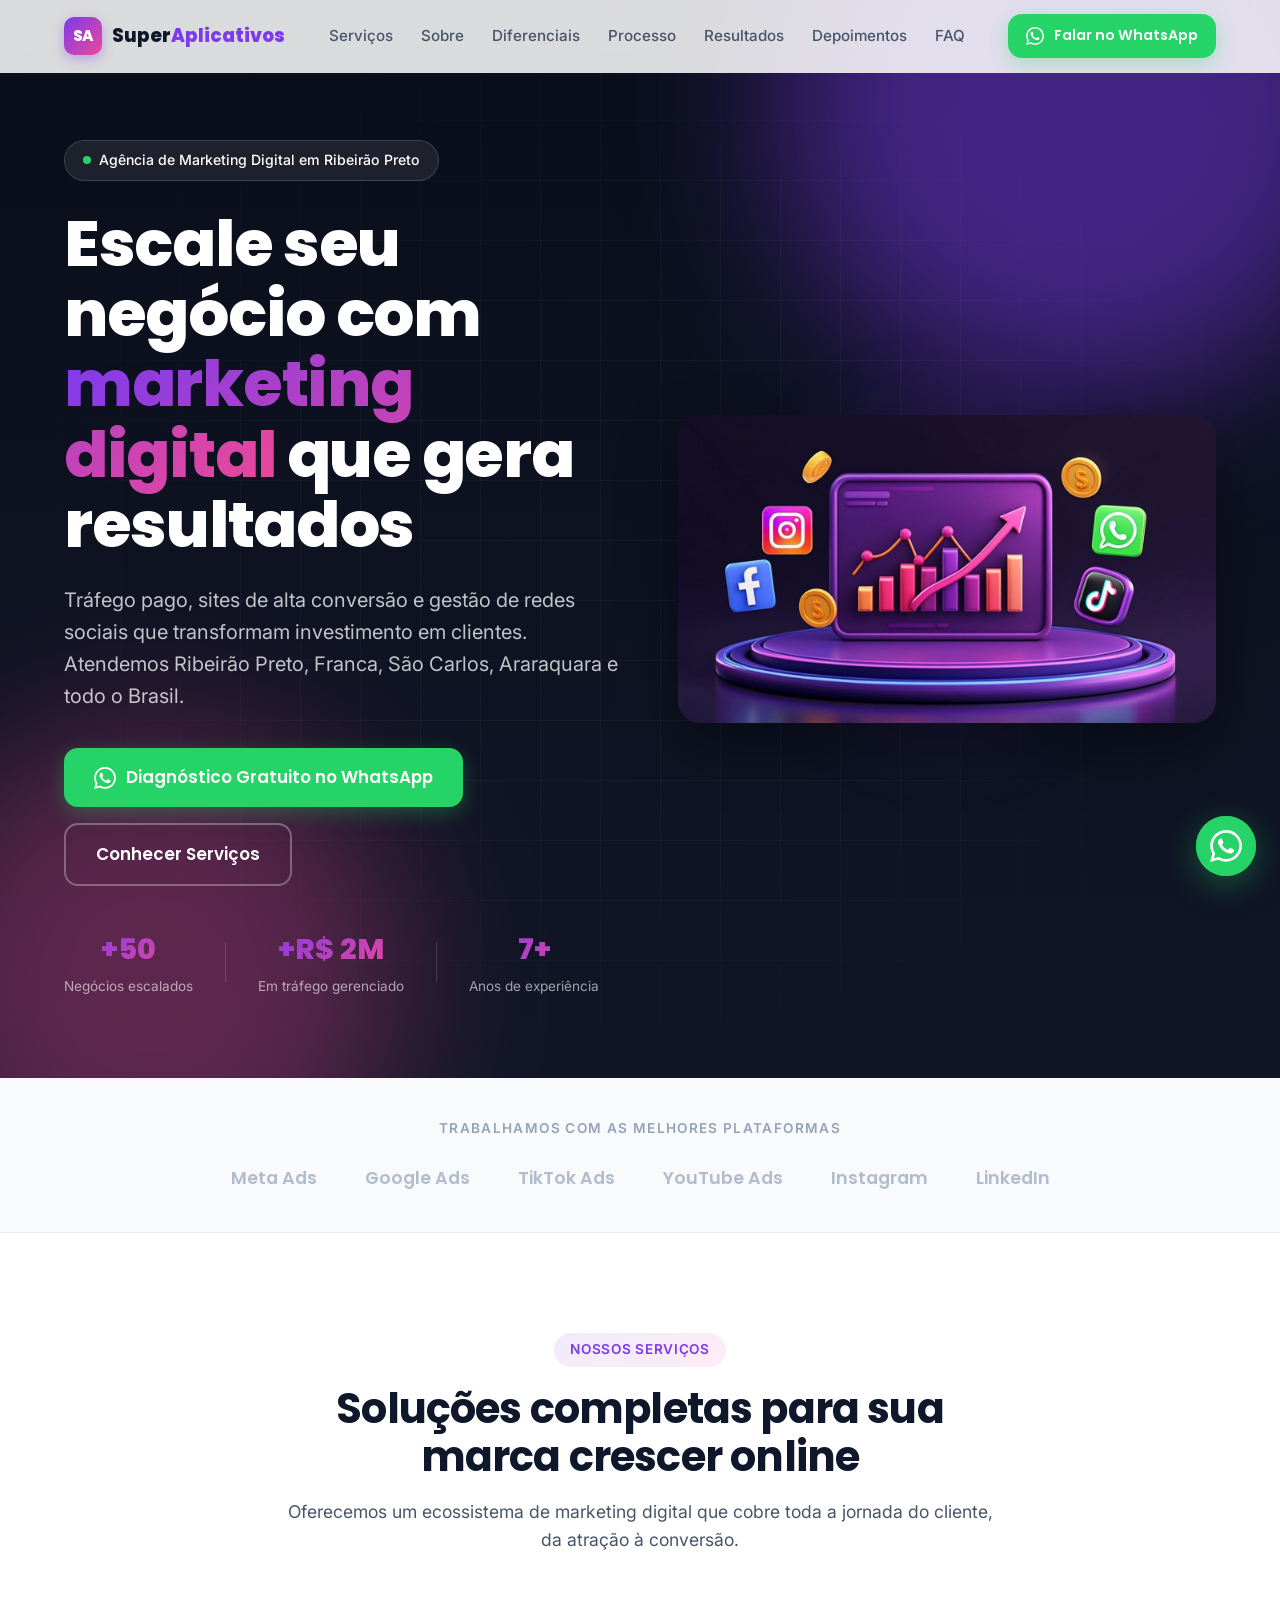
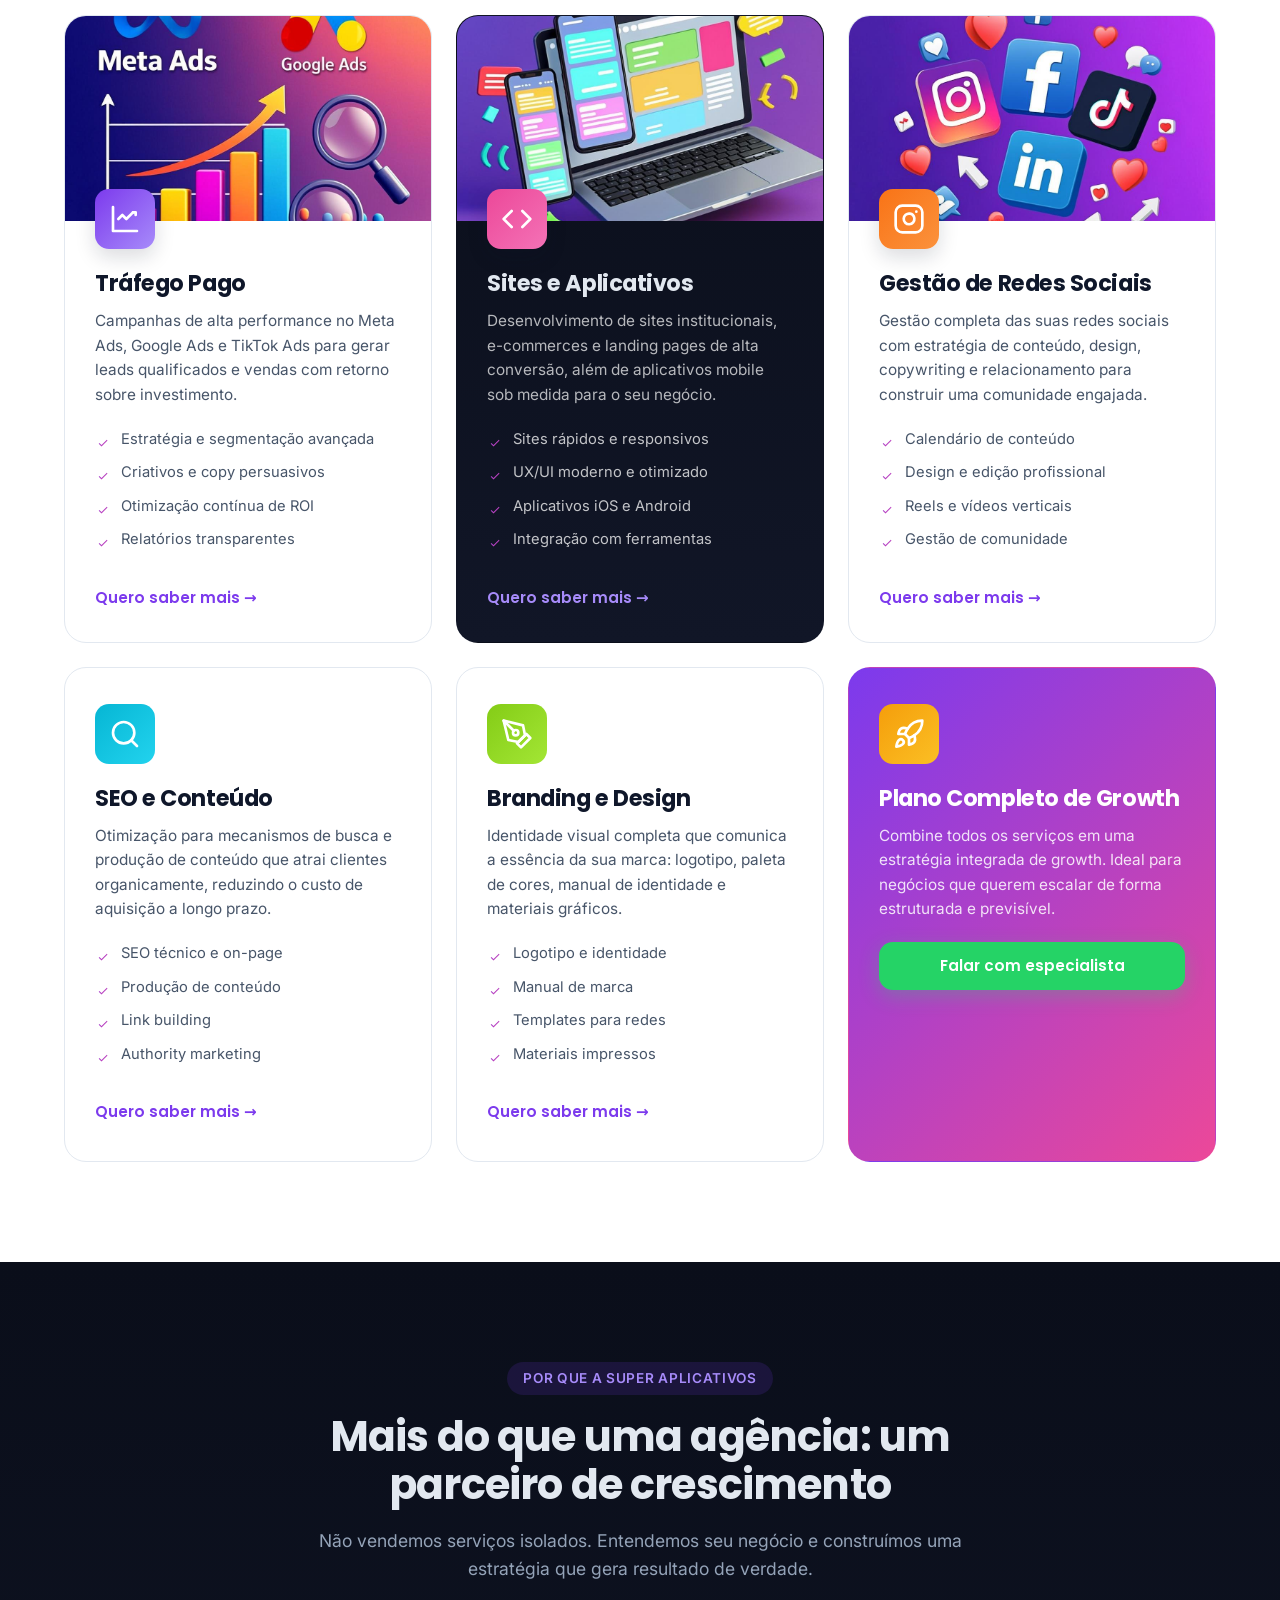
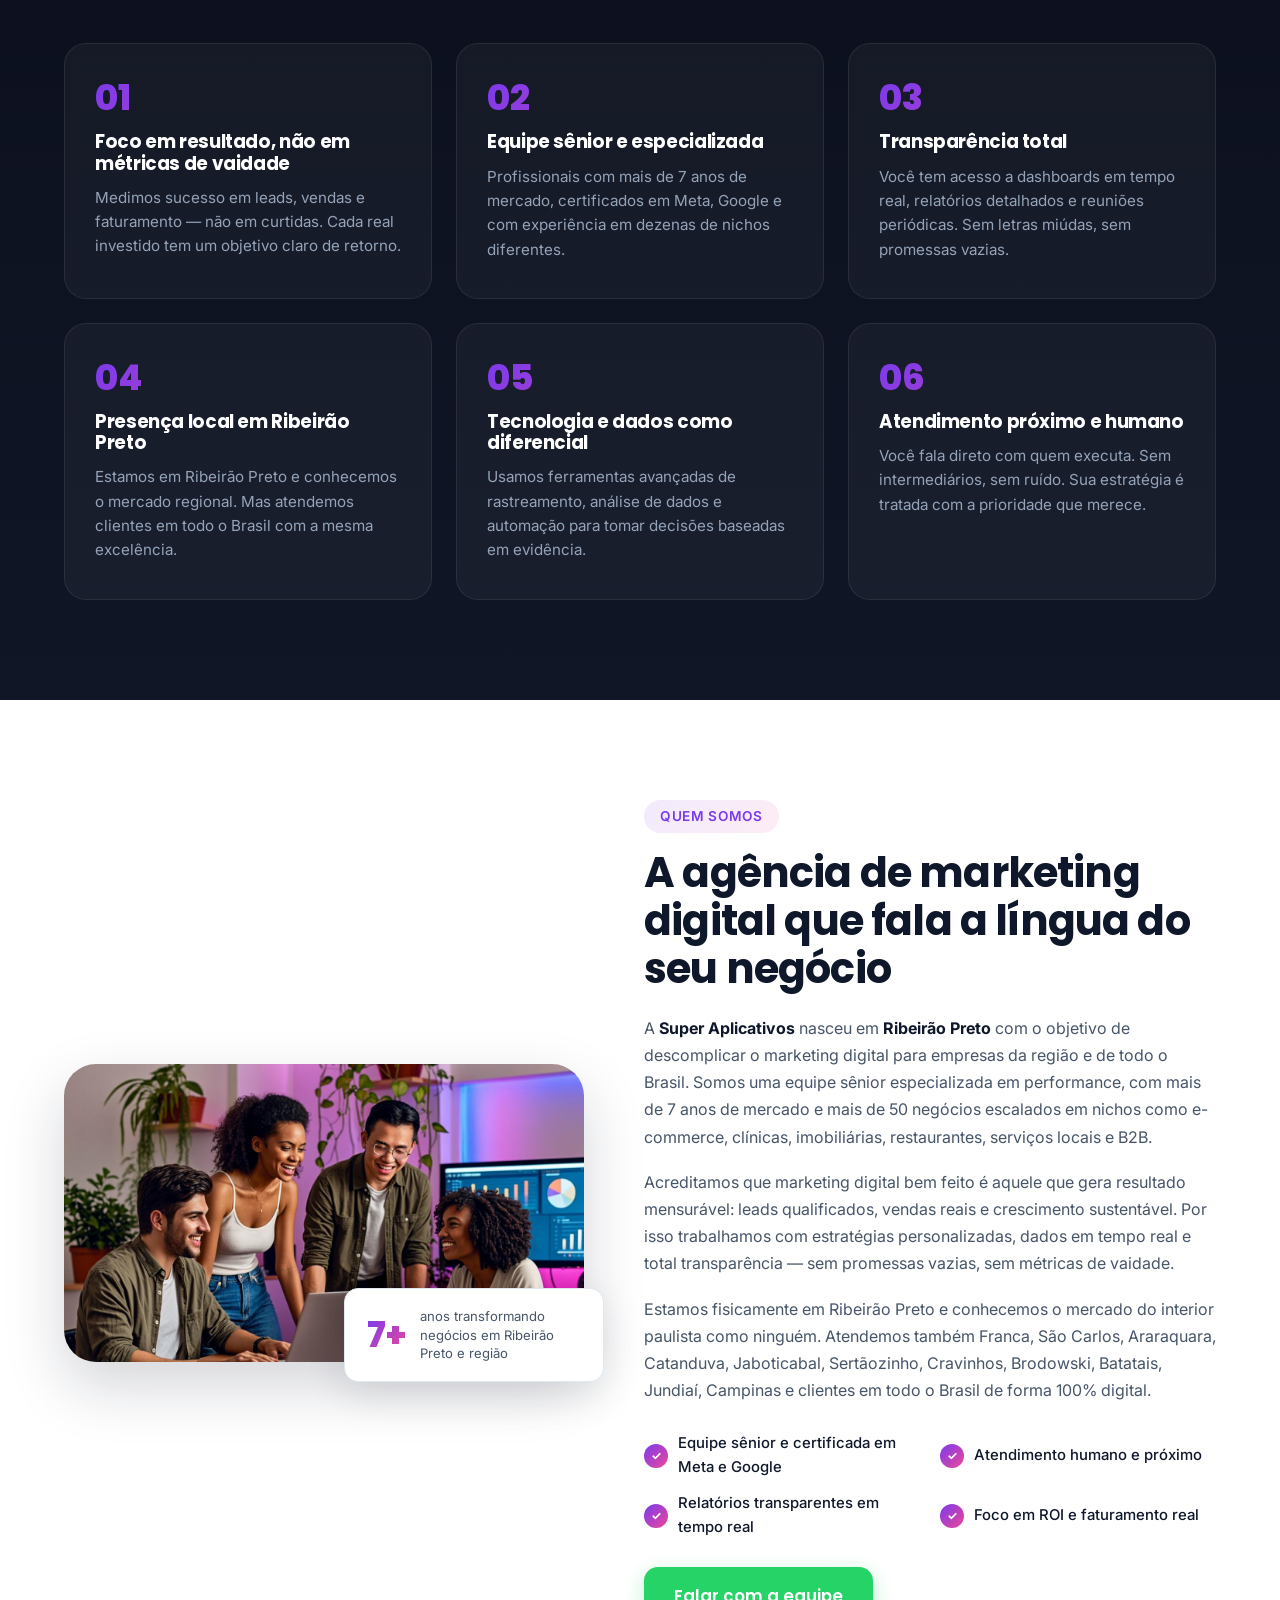
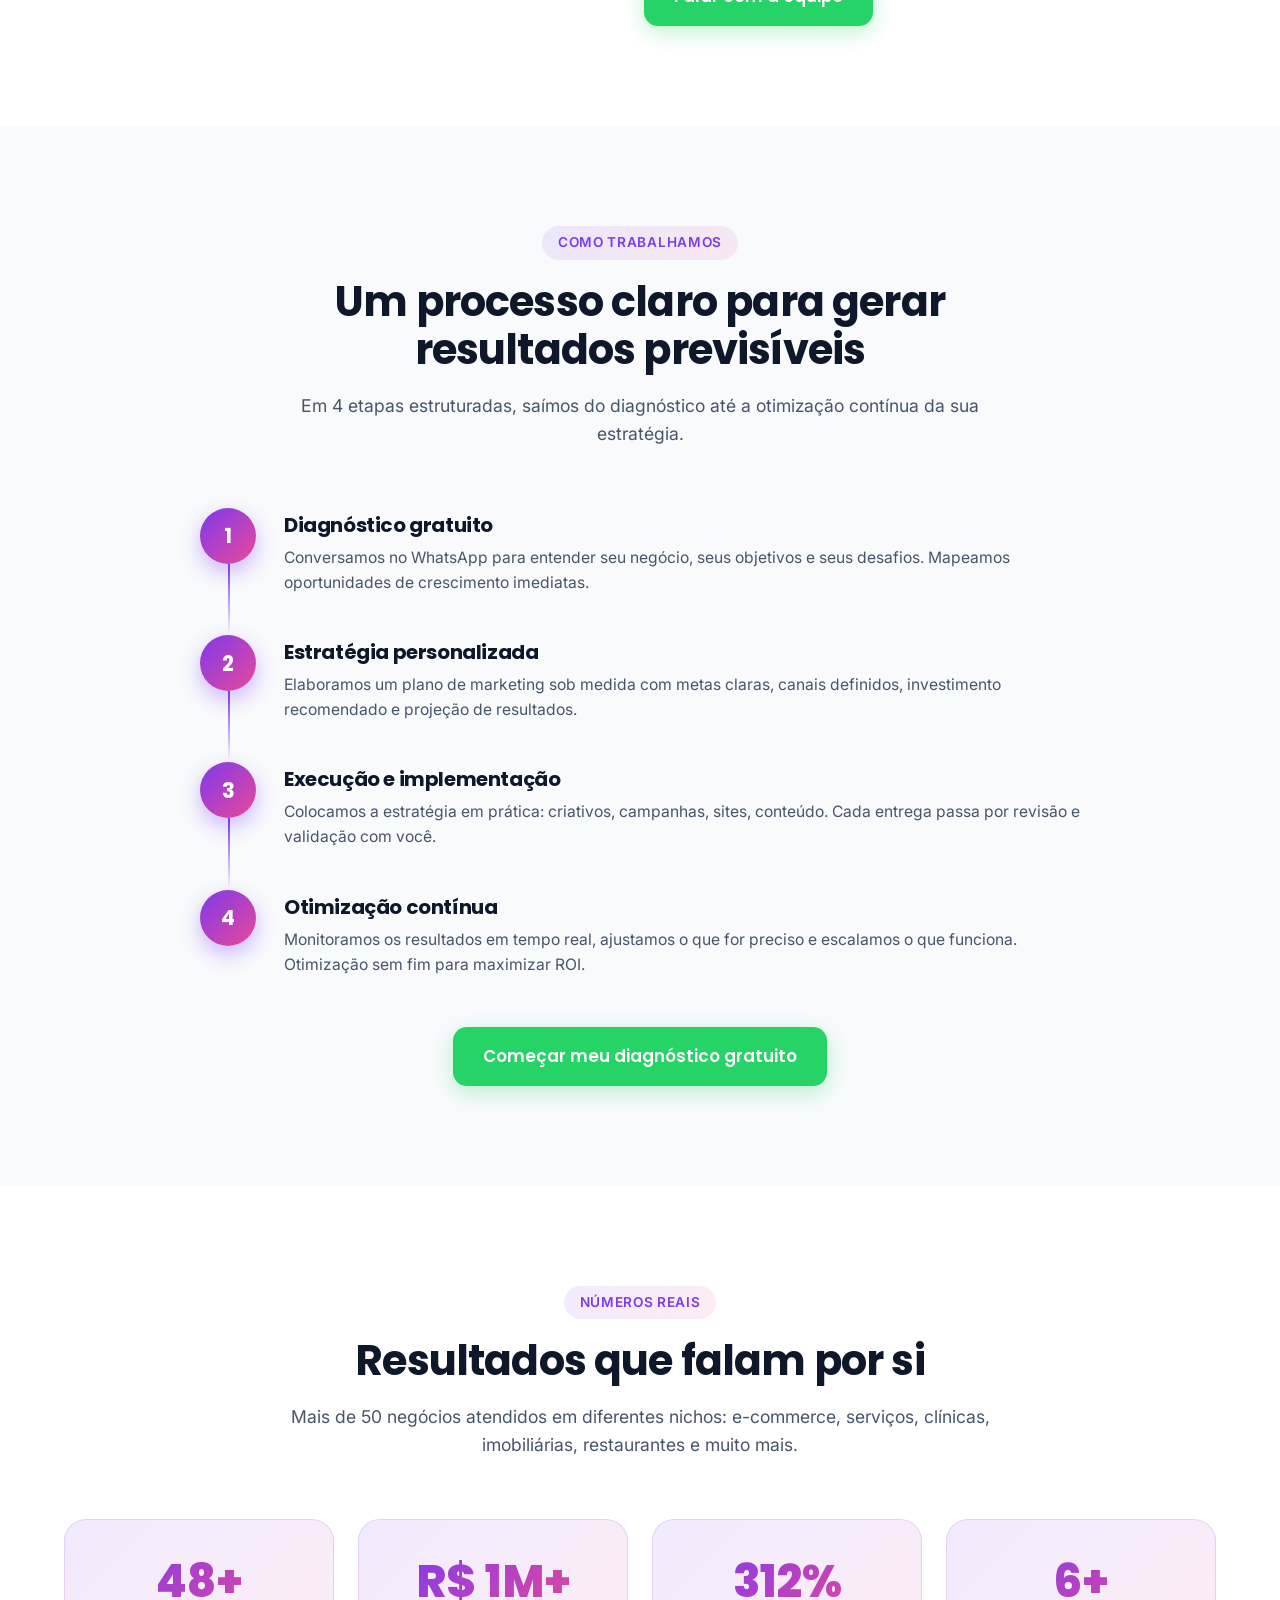
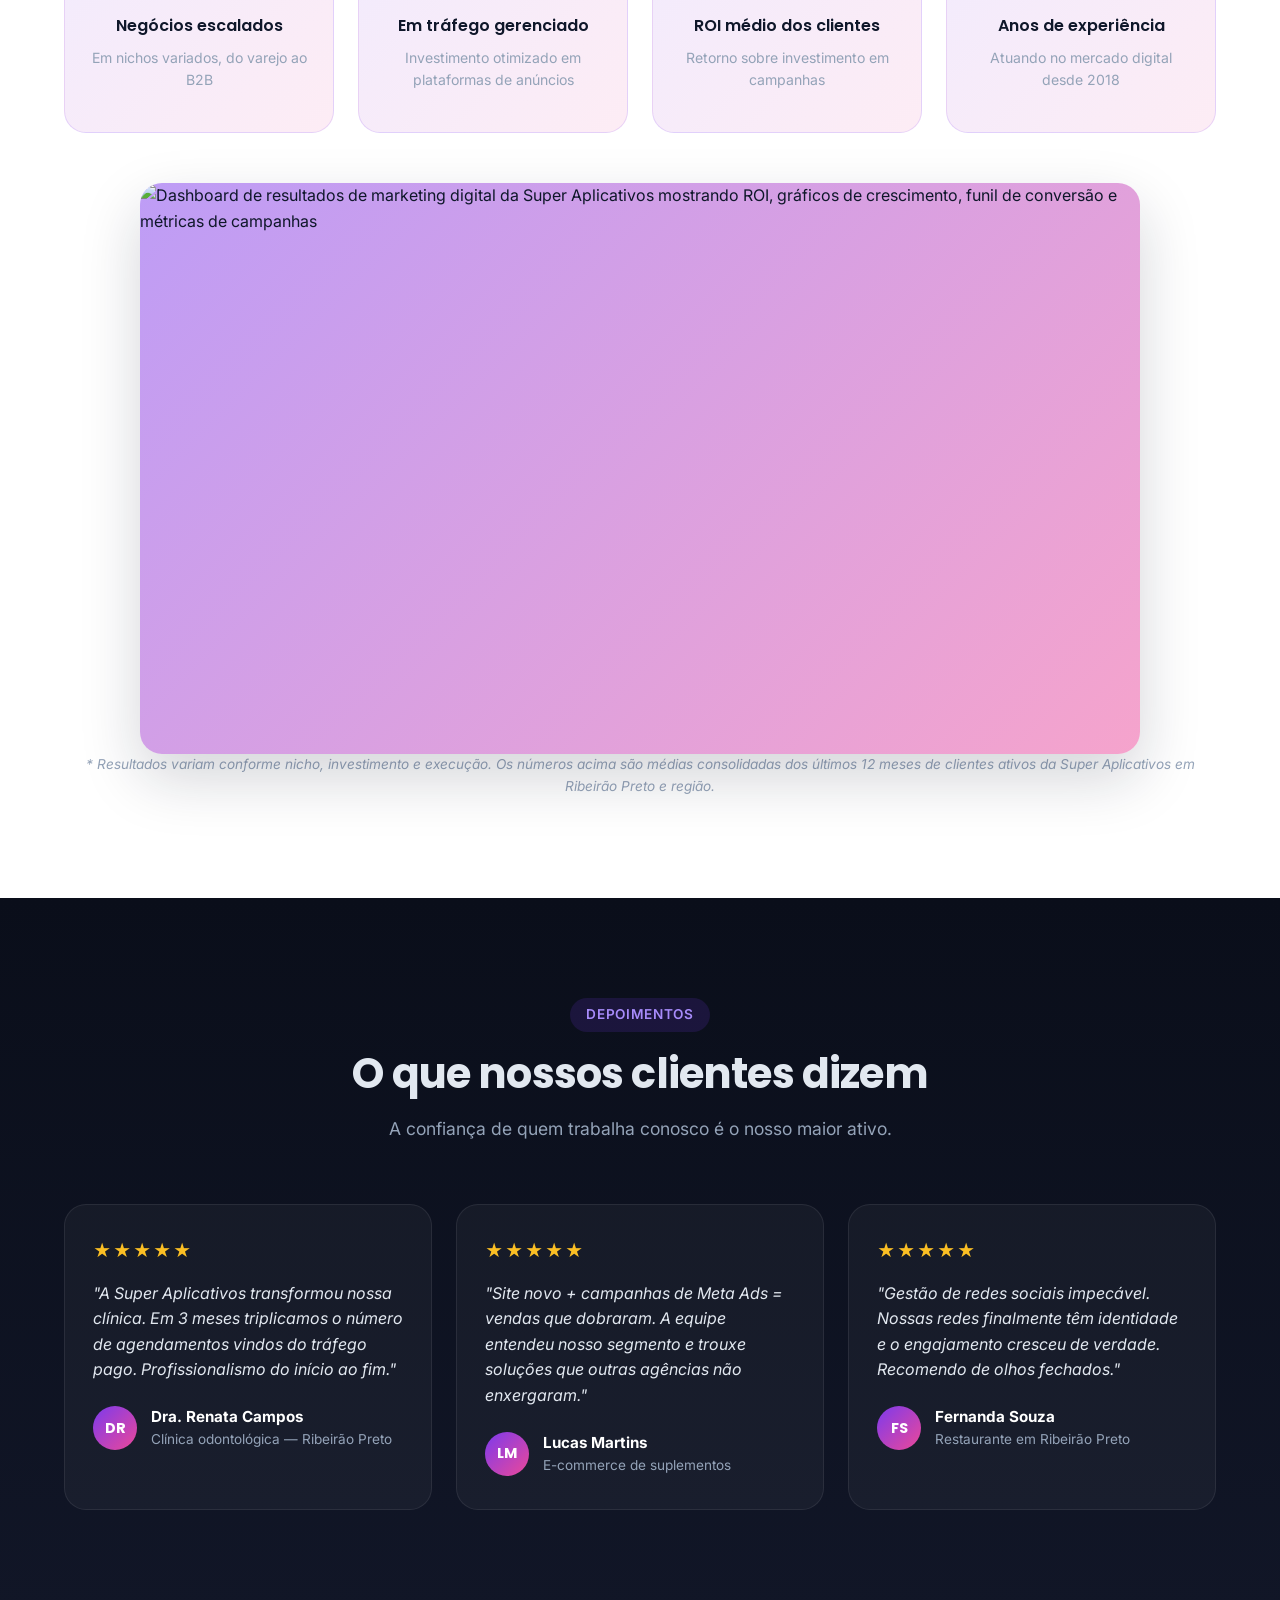
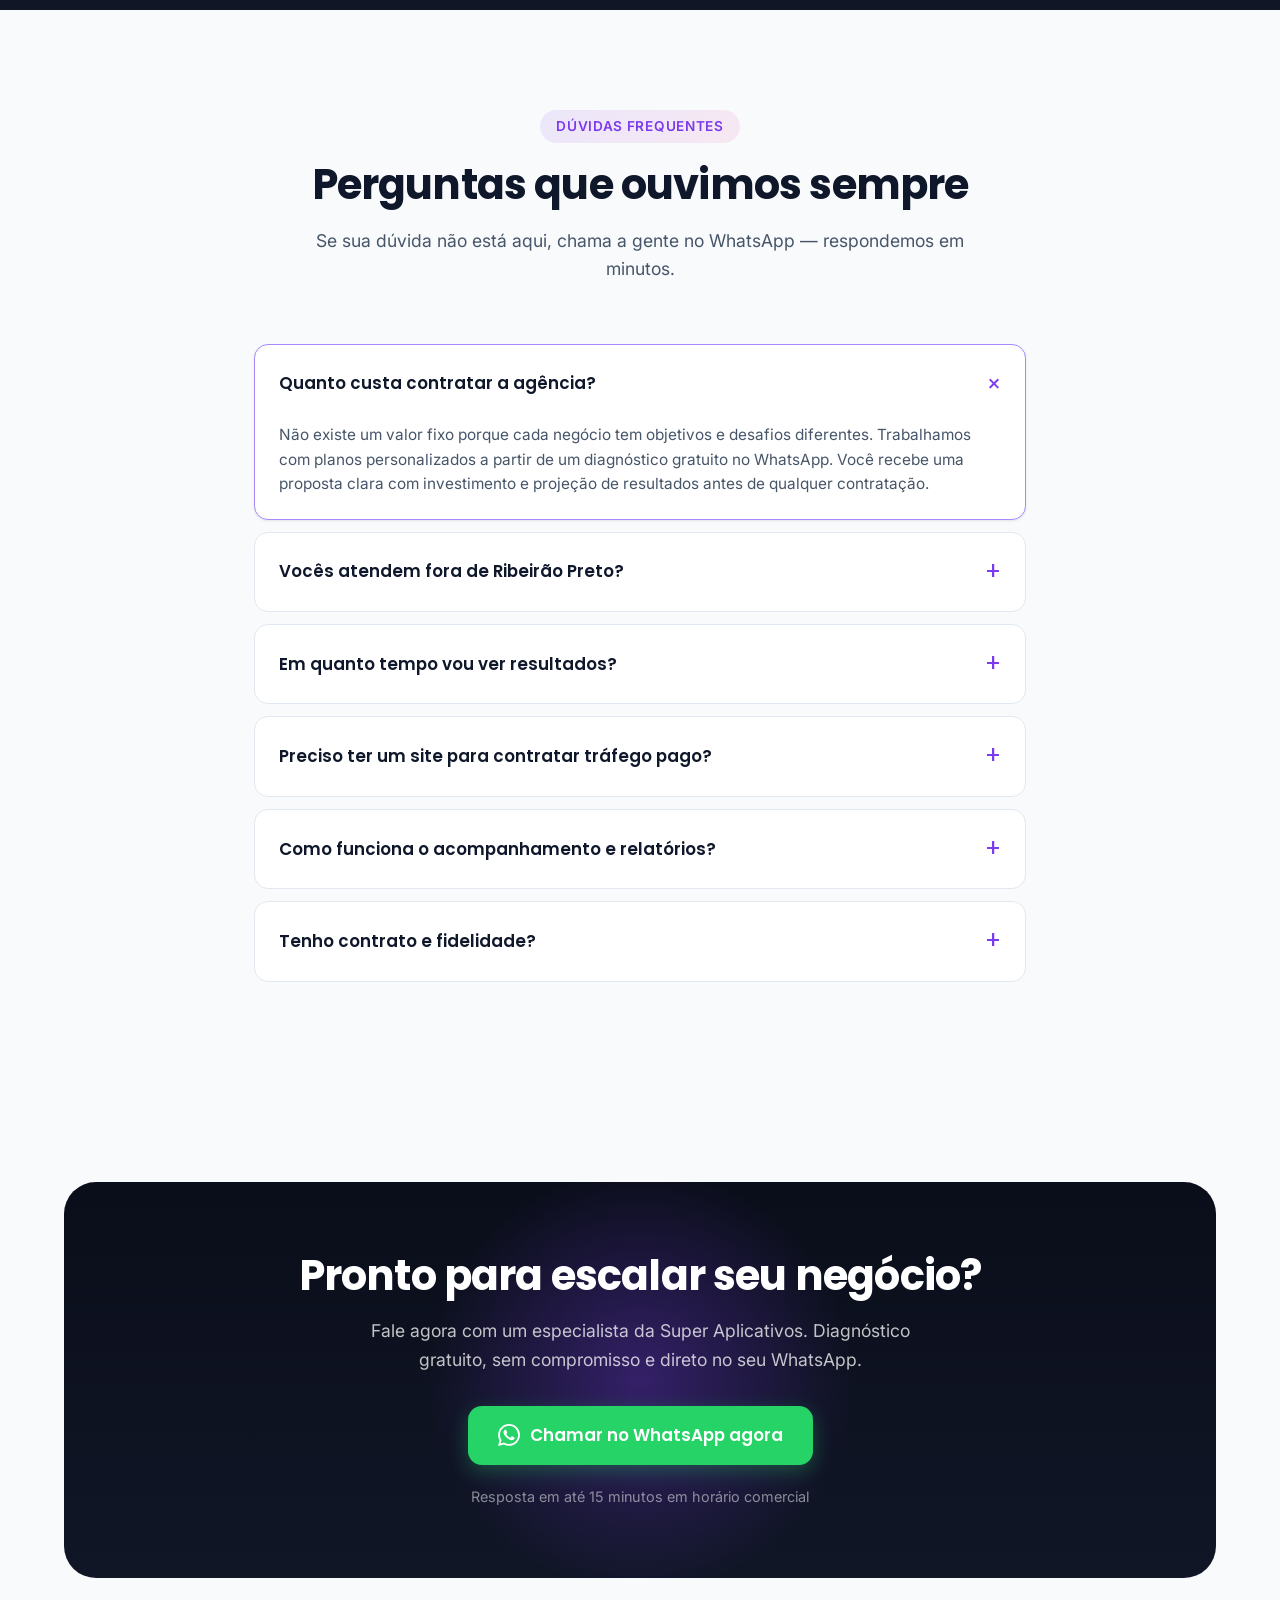
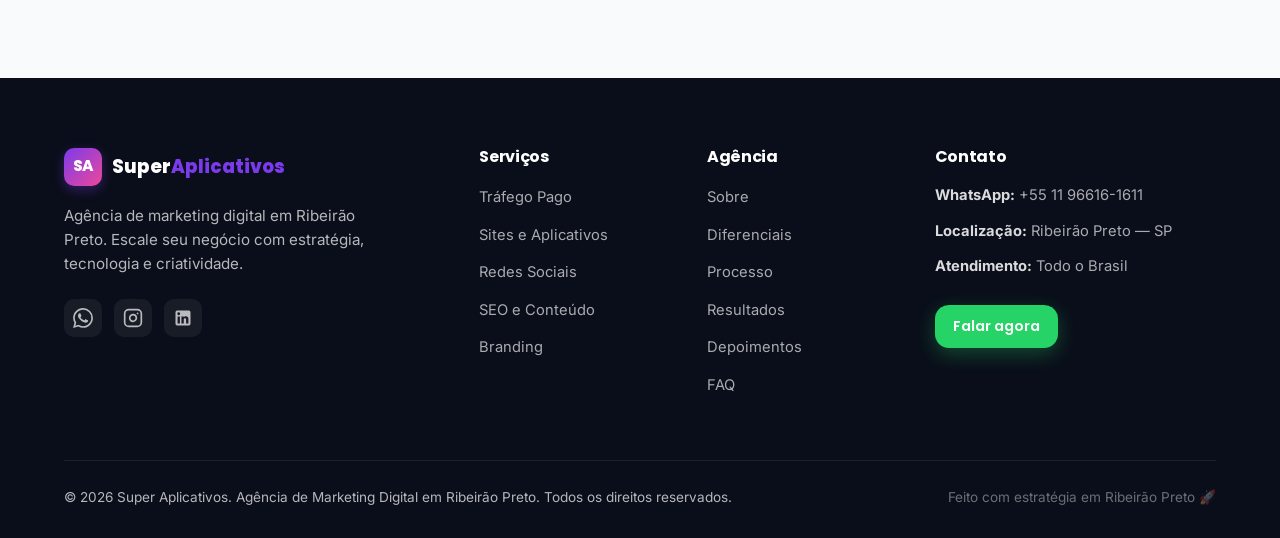
==== commit 0d2cc659: "feat: correcao do bug do CTA, imagens IA, secao Sobre, SEO/AEO/GEO - Corrige bug do espaco enorme no" ====
--- a/index.html
+++ b/index.html
@@ -3,20 +3,322 @@
 <head>
     <meta charset="UTF-8">
     <meta name="viewport" content="width=device-width, initial-scale=1.0">
-    <meta name="description" content="Agência de Marketing Digital em Ribeirão Preto. Tráfego pago, desenvolvimento de sites e aplicativos, gestão de redes sociais. Escale seu negócio com resultados reais.">
-    <meta name="keywords" content="marketing digital ribeirão preto, agência de marketing ribeirão preto, tráfego pago ribeirão preto, desenvolvimento de sites ribeirão preto, redes sociais ribeirão preto">
+
+    <!-- SEO Primary -->
+    <title>Super Aplicativos | Agência de Marketing Digital em Ribeirão Preto</title>
+    <meta name="description" content="Agência de marketing digital em Ribeirão Preto (SP) com tráfego pago, desenvolvimento de sites e aplicativos, gestão de redes sociais e SEO. Atendemos Ribeirão Preto, Franca, São Carlos, Araraquara e toda a região. Diagnóstico gratuito no WhatsApp.">
+    <meta name="keywords" content="agência de marketing digital Ribeirão Preto, marketing digital Ribeirão Preto, tráfego pago Ribeirão Preto, agência de tráfego pago Ribeirão Preto, desenvolvimento de sites Ribeirão Preto, criação de sites Ribeirão Preto, aplicativos Ribeirão Preto, gestão de redes sociais Ribeirão Preto, social media Ribeirão Preto, SEO Ribeirão Preto, agência de marketing Franca, agência de marketing Araraquara, agência de marketing São Carlos, Meta Ads Ribeirão Preto, Google Ads Ribeirão Preto">
     <meta name="author" content="Super Aplicativos">
-    <meta name="robots" content="index, follow">
+    <meta name="robots" content="index, follow, max-image-preview:large, max-snippet:-1, max-video-preview:-1">
+    <meta name="googlebot" content="index, follow, max-image-preview:large">
+    <link rel="canonical" href="https://superaplicativos.github.io/Agencia-de-Marketing/">
+
+    <!-- Geo Tags (Local SEO) -->
+    <meta name="geo.region" content="BR-SP">
+    <meta name="geo.placename" content="Ribeirão Preto, São Paulo, Brasil">
+    <meta name="geo.position" content="-21.1775;-47.8103">
+    <meta name="ICBM" content="-21.1775, -47.8103">
+    <meta name="distribution" content="Regional">
+    <meta name="coverage" content="Ribeirão Preto e região, interior de São Paulo, Brasil">
+
+    <!-- Open Graph -->
     <meta property="og:title" content="Super Aplicativos | Agência de Marketing Digital em Ribeirão Preto">
-    <meta property="og:description" content="Escale seu negócio com tráfego pago, sites de alta conversão e gestão de redes sociais. Atendimento em Ribeirão Preto e região.">
+    <meta property="og:description" content="Escale seu negócio com tráfego pago, sites de alta conversão e gestão de redes sociais. Agência de marketing digital em Ribeirão Preto atendendo toda a região. Diagnóstico gratuito.">
     <meta property="og:type" content="website">
     <meta property="og:locale" content="pt_BR">
-    <title>Super Aplicativos | Agência de Marketing Digital em Ribeirão Preto</title>
+    <meta property="og:locale:alternate" content="pt_PT">
+    <meta property="og:url" content="https://superaplicativos.github.io/Agencia-de-Marketing/">
+    <meta property="og:site_name" content="Super Aplicativos">
+    <meta property="og:image" content="https://superaplicativos.github.io/Agencia-de-Marketing/assets/img/hero-dashboard.png">
+    <meta property="og:image:width" content="1344">
+    <meta property="og:image:height" content="768">
+    <meta property="og:image:alt" content="Dashboard de marketing digital da Super Aplicativos em Ribeirão Preto">
+
+    <!-- Twitter Card -->
+    <meta name="twitter:card" content="summary_large_image">
+    <meta name="twitter:title" content="Super Aplicativos | Agência de Marketing Digital em Ribeirão Preto">
+    <meta name="twitter:description" content="Tráfego pago, sites, apps e redes sociais que geram resultados reais. Diagnóstico gratuito no WhatsApp.">
+    <meta name="twitter:image" content="https://superaplicativos.github.io/Agencia-de-Marketing/assets/img/hero-dashboard.png">
+
+    <!-- Theme -->
+    <meta name="theme-color" content="#7c3aed">
+
+    <!-- Fonts -->
     <link rel="preconnect" href="https://fonts.googleapis.com">
     <link rel="preconnect" href="https://fonts.gstatic.com" crossorigin>
     <link href="https://fonts.googleapis.com/css2?family=Poppins:wght@300;400;500;600;700;800;900&family=Inter:wght@400;500;600;700&display=swap" rel="stylesheet">
+
+    <!-- Styles -->
     <link rel="stylesheet" href="assets/css/styles.css">
     <link rel="icon" type="image/svg+xml" href="assets/img/favicon.svg">
+    <link rel="apple-touch-icon" href="assets/img/favicon.svg">
+    <link rel="manifest" href="site.webmanifest">
+
+    <!-- Structured Data: LocalBusiness / ProfessionalService -->
+    <script type="application/ld+json">
+    {
+      "@context": "https://schema.org",
+      "@type": ["ProfessionalService", "LocalBusiness"],
+      "@id": "https://superaplicativos.github.io/Agencia-de-Marketing/#business",
+      "name": "Super Aplicativos - Agência de Marketing Digital",
+      "alternateName": "Super Aplicativos",
+      "description": "Agência de marketing digital em Ribeirão Preto especializada em tráfego pago (Meta Ads, Google Ads, TikTok Ads), desenvolvimento de sites e aplicativos, gestão de redes sociais, SEO e branding. Atendemos Ribeirão Preto e toda a região com diagnóstico gratuito e estratégia personalizada.",
+      "url": "https://superaplicativos.github.io/Agencia-de-Marketing/",
+      "logo": "https://superaplicativos.github.io/Agencia-de-Marketing/assets/img/favicon.svg",
+      "image": "https://superaplicativos.github.io/Agencia-de-Marketing/assets/img/team-office.png",
+      "telephone": "+5511966161611",
+      "email": "contato@superaplicativos.com",
+      "priceRange": "$$",
+      "currenciesAccepted": "BRL",
+      "paymentAccepted": "Pix, Boleto, Cartão de Crédito, Transferência Bancária",
+      "address": {
+        "@type": "PostalAddress",
+        "addressLocality": "Ribeirão Preto",
+        "addressRegion": "SP",
+        "addressCountry": "BR",
+        "postalCode": "14000-000",
+        "streetAddress": "Ribeirão Preto, São Paulo"
+      },
+      "geo": {
+        "@type": "GeoCoordinates",
+        "latitude": -21.1775,
+        "longitude": -47.8103
+      },
+      "areaServed": [
+        { "@type": "City", "name": "Ribeirão Preto" },
+        { "@type": "City", "name": "Franca" },
+        { "@type": "City", "name": "São Carlos" },
+        { "@type": "City", "name": "Araraquara" },
+        { "@type": "City", "name": "Catanduva" },
+        { "@type": "City", "name": "Jaboticabal" },
+        { "@type": "City", "name": "Batatais" },
+        { "@type": "City", "name": "Brodowski" },
+        { "@type": "City", "name": "Cravinhos" },
+        { "@type": "City", "name": "Sertãozinho" },
+        { "@type": "City", "name": "Jundiaí" },
+        { "@type": "City", "name": "Campinas" },
+        { "@type": "State", "name": "São Paulo" },
+        { "@type": "Country", "name": "Brasil" }
+      ],
+      "openingHoursSpecification": [
+        {
+          "@type": "OpeningHoursSpecification",
+          "dayOfWeek": ["Monday", "Tuesday", "Wednesday", "Thursday", "Friday"],
+          "opens": "09:00",
+          "closes": "18:00"
+        },
+        {
+          "@type": "OpeningHoursSpecification",
+          "dayOfWeek": "Saturday",
+          "opens": "09:00",
+          "closes": "12:00"
+        }
+      ],
+      "sameAs": [
+        "https://wa.me/5511966161611",
+        "https://github.com/superaplicativos"
+      ],
+      "founder": {
+        "@type": "Organization",
+        "name": "Super Aplicativos"
+      },
+      "foundingDate": "2018",
+      "knowsAbout": [
+        "Marketing Digital",
+        "Tráfego Pago",
+        "Meta Ads",
+        "Google Ads",
+        "TikTok Ads",
+        "Desenvolvimento de Sites",
+        "Desenvolvimento de Aplicativos",
+        "Gestão de Redes Sociais",
+        "SEO",
+        "Marketing de Conteúdo",
+        "Branding",
+        "UX/UI Design",
+        "Email Marketing",
+        "Automação de Marketing",
+        "Marketing de Performance"
+      ],
+      "aggregateRating": {
+        "@type": "AggregateRating",
+        "ratingValue": "4.9",
+        "reviewCount": "52",
+        "bestRating": "5"
+      },
+      "makesOffer": [
+        {
+          "@type": "Offer",
+          "itemOffered": {
+            "@type": "Service",
+            "name": "Tráfego Pago",
+            "description": "Gestão de campanhas em Meta Ads, Google Ads e TikTok Ads para geração de leads e vendas."
+          }
+        },
+        {
+          "@type": "Offer",
+          "itemOffered": {
+            "@type": "Service",
+            "name": "Desenvolvimento de Sites e Aplicativos",
+            "description": "Criação de sites institucionais, e-commerces, landing pages e aplicativos mobile."
+          }
+        },
+        {
+          "@type": "Offer",
+          "itemOffered": {
+            "@type": "Service",
+            "name": "Gestão de Redes Sociais",
+            "description": "Estratégia de conteúdo, design e gestão de comunidades em Instagram, Facebook, TikTok e LinkedIn."
+          }
+        }
+      ]
+    }
+    </script>
+
+    <!-- Structured Data: Organization -->
+    <script type="application/ld+json">
+    {
+      "@context": "https://schema.org",
+      "@type": "Organization",
+      "name": "Super Aplicativos",
+      "url": "https://superaplicativos.github.io/Agencia-de-Marketing/",
+      "logo": "https://superaplicativos.github.io/Agencia-de-Marketing/assets/img/favicon.svg",
+      "description": "Agência de marketing digital em Ribeirão Preto.",
+      "contactPoint": {
+        "@type": "ContactPoint",
+        "telephone": "+5511966161611",
+        "contactType": "sales",
+        "areaServed": "BR",
+        "availableLanguage": ["Portuguese"]
+      }
+    }
+    </script>
+
+    <!-- Structured Data: WebSite -->
+    <script type="application/ld+json">
+    {
+      "@context": "https://schema.org",
+      "@type": "WebSite",
+      "name": "Super Aplicativos",
+      "url": "https://superaplicativos.github.io/Agencia-de-Marketing/",
+      "inLanguage": "pt-BR"
+    }
+    </script>
+
+    <!-- Structured Data: Services -->
+    <script type="application/ld+json">
+    {
+      "@context": "https://schema.org",
+      "@type": "Service",
+      "serviceType": "Marketing Digital",
+      "provider": {
+        "@type": "ProfessionalService",
+        "name": "Super Aplicativos",
+        "telephone": "+5511966161611",
+        "address": {
+          "@type": "PostalAddress",
+          "addressLocality": "Ribeirão Preto",
+          "addressRegion": "SP",
+          "addressCountry": "BR"
+        }
+      },
+      "areaServed": {
+        "@type": "City",
+        "name": "Ribeirão Preto"
+      },
+      "hasOfferCatalog": {
+        "@type": "OfferCatalog",
+        "name": "Serviços de Marketing Digital",
+        "itemListElement": [
+          { "@type": "Offer", "itemOffered": { "@type": "Service", "name": "Tráfego Pago (Meta, Google e TikTok Ads)" } },
+          { "@type": "Offer", "itemOffered": { "@type": "Service", "name": "Desenvolvimento de Sites e Aplicativos" } },
+          { "@type": "Offer", "itemOffered": { "@type": "Service", "name": "Gestão de Redes Sociais" } },
+          { "@type": "Offer", "itemOffered": { "@type": "Service", "name": "SEO e Marketing de Conteúdo" } },
+          { "@type": "Offer", "itemOffered": { "@type": "Service", "name": "Branding e Design" } }
+        ]
+      }
+    }
+    </script>
+
+    <!-- Structured Data: FAQPage (AEO / GEO) -->
+    <script type="application/ld+json">
+    {
+      "@context": "https://schema.org",
+      "@type": "FAQPage",
+      "mainEntity": [
+        {
+          "@type": "Question",
+          "name": "Quanto custa contratar uma agência de marketing digital em Ribeirão Preto?",
+          "acceptedAnswer": {
+            "@type": "Answer",
+            "text": "O custo de uma agência de marketing digital em Ribeirão Preto varia conforme os serviços contratados e os objetivos do negócio. A Super Aplicativos trabalha com planos personalizados a partir de um diagnóstico gratuito no WhatsApp. Você recebe uma proposta clara com investimento e projeção de resultados antes de qualquer contratação."
+          }
+        },
+        {
+          "@type": "Question",
+          "name": "A Super Aplicativos atende empresas fora de Ribeirão Preto?",
+          "acceptedAnswer": {
+            "@type": "Answer",
+            "text": "Sim. Embora esteja em Ribeirão Preto, a Super Aplicativos atende clientes em todo o Brasil de forma 100% digital, incluindo Franca, São Carlos, Araraquara, Catanduva, Jaboticabal e outras cidades da região. Reuniões por vídeo, comunicação via WhatsApp e entrega de relatórios online."
+          }
+        },
+        {
+          "@type": "Question",
+          "name": "Em quanto tempo vou ver resultados com marketing digital?",
+          "acceptedAnswer": {
+            "@type": "Answer",
+            "text": "Tráfego pago costuma gerar leads já nos primeiros dias de campanha. SEO e conteúdo orgânico levam de 3 a 6 meses para amadurecer. Sites e landing pages entram em conversão imediatamente após a publicação. A Super Aplicativos faz uma projeção realista na proposta personalizada."
+          }
+        },
+        {
+          "@type": "Question",
+          "name": "Preciso ter um site para contratar tráfego pago?",
+          "acceptedAnswer": {
+            "@type": "Answer",
+            "text": "Não obrigatoriamente. A Super Aplicativos pode criar landing pages de alta conversão especificamente para suas campanhas, ou enviar leads direto para o seu WhatsApp. O ideal é conversar para definir a melhor estrutura para o seu caso."
+          }
+        },
+        {
+          "@type": "Question",
+          "name": "Quais serviços de marketing digital a Super Aplicativos oferece?",
+          "acceptedAnswer": {
+            "@type": "Answer",
+            "text": "A Super Aplicativos oferece tráfego pago (Meta Ads, Google Ads, TikTok Ads), desenvolvimento de sites e aplicativos, gestão de redes sociais, SEO e marketing de conteúdo, branding e design, além de planos completos de growth marketing para escalar negócios."
+          }
+        },
+        {
+          "@type": "Question",
+          "name": "Como funciona o acompanhamento e relatórios da agência?",
+          "acceptedAnswer": {
+            "@type": "Answer",
+            "text": "Você recebe dashboards em tempo real e relatórios periódicos com métricas claras: investimento, leads, custo por lead, vendas e ROI. Além disso, a Super Aplicativos realiza reuniões de alinhamento para revisar a estratégia e ajustar o que for necessário."
+          }
+        }
+      ]
+    }
+    </script>
+
+    <!-- Structured Data: BreadcrumbList -->
+    <script type="application/ld+json">
+    {
+      "@context": "https://schema.org",
+      "@type": "BreadcrumbList",
+      "itemListElement": [
+        {
+          "@type": "ListItem",
+          "position": 1,
+          "name": "Início",
+          "item": "https://superaplicativos.github.io/Agencia-de-Marketing/"
+        },
+        {
+          "@type": "ListItem",
+          "position": 2,
+          "name": "Agência de Marketing Digital em Ribeirão Preto",
+          "item": "https://superaplicativos.github.io/Agencia-de-Marketing/#servicos"
+        }
+      ]
+    }
+    </script>
 </head>
 <body>
 
@@ -29,6 +331,7 @@
             </a>
             <nav class="nav" id="nav">
                 <a href="#servicos">Serviços</a>
+                <a href="#sobre">Sobre</a>
                 <a href="#diferenciais">Diferenciais</a>
                 <a href="#processo">Processo</a>
                 <a href="#resultados">Resultados</a>
@@ -53,41 +356,46 @@
             <div class="hero-grid"></div>
         </div>
         <div class="container hero-content">
-            <div class="hero-badge">
-                <span class="pulse-dot"></span>
-                Agência de Marketing Digital em Ribeirão Preto
-            </div>
-            <h1 class="hero-title">
-                Escale seu negócio com<br>
-                <span class="gradient-text">marketing digital</span> que gera resultados
-            </h1>
-            <p class="hero-subtitle">
-                Tráfego pago, sites de alta conversão e gestão de redes sociais
-                que transformam investimento em clientes. Atendemos Ribeirão Preto
-                e todo o Brasil.
-            </p>
-            <div class="hero-cta">
-                <a href="https://wa.me/5511966161611?text=Ol%C3%A1!%20Quero%20um%20diagn%C3%B3stico%20gratuito%20de%20marketing%20digital%20para%20meu%20neg%C3%B3cio." class="btn btn-whatsapp btn-lg" target="_blank" rel="noopener">
-                    <svg viewBox="0 0 24 24" width="22" height="22" fill="currentColor"><path d="M17.472 14.382c-.297-.149-1.758-.867-2.03-.967-.273-.099-.471-.148-.67.15-.197.297-.767.966-.94 1.164-.173.199-.347.223-.644.075-.297-.15-1.255-.463-2.39-1.475-.883-.788-1.48-1.761-1.653-2.059-.173-.297-.018-.458.13-.608.134-.133.298-.347.446-.52.149-.174.198-.298.298-.497.099-.198.05-.371-.025-.52-.075-.149-.669-1.612-.916-2.207-.242-.579-.487-.5-.669-.51l-.57-.01c-.198 0-.52.074-.792.372-.272.297-1.04 1.016-1.04 2.479 0 1.462 1.065 2.875 1.213 3.074.149.198 2.096 3.2 5.077 4.487.709.306 1.262.489 1.694.625.712.227 1.36.195 1.871.118.571-.085 1.758-.719 2.006-1.413.248-.694.248-1.289.173-1.413-.074-.124-.272-.198-.57-.347m-5.421 7.403h-.004a9.87 9.87 0 01-5.031-1.378l-.361-.214-3.741.982.998-3.648-.235-.374a9.86 9.86 0 01-1.51-5.26c.001-5.45 4.436-9.884 9.888-9.884 2.64 0 5.122 1.03 6.988 2.898a9.825 9.825 0 012.893 6.994c-.003 5.45-4.437 9.884-9.885 9.884m8.413-18.297A11.815 11.815 0 0012.05 0C5.495 0 .16 5.335.157 11.892c0 2.096.547 4.142 1.588 5.945L.057 24l6.305-1.654a11.882 11.882 0 005.683 1.448h.005c6.554 0 11.89-5.335 11.893-11.893a11.821 11.821 0 00-3.48-8.413z"/></svg>
-                    Diagnóstico Gratuito no WhatsApp
-                </a>
-                <a href="#servicos" class="btn btn-outline btn-lg">Conhecer Serviços</a>
-            </div>
-            <div class="hero-trust">
-                <div class="trust-item">
-                    <div class="trust-number">+50</div>
-                    <div class="trust-label">Negócios escalados</div>
-                </div>
-                <div class="trust-divider"></div>
-                <div class="trust-item">
-                    <div class="trust-number">+R$ 2M</div>
-                    <div class="trust-label">Em tráfego gerenciado</div>
-                </div>
-                <div class="trust-divider"></div>
-                <div class="trust-item">
-                    <div class="trust-number">7+</div>
-                    <div class="trust-label">Anos de experiência</div>
-                </div>
+            <div class="hero-text">
+                <div class="hero-badge">
+                    <span class="pulse-dot"></span>
+                    Agência de Marketing Digital em Ribeirão Preto
+                </div>
+                <h1 class="hero-title">
+                    Escale seu negócio com <span class="gradient-text">marketing digital</span> que gera resultados
+                </h1>
+                <p class="hero-subtitle">
+                    Tráfego pago, sites de alta conversão e gestão de redes sociais
+                    que transformam investimento em clientes. Atendemos Ribeirão Preto,
+                    Franca, São Carlos, Araraquara e todo o Brasil.
+                </p>
+                <div class="hero-cta">
+                    <a href="https://wa.me/5511966161611?text=Ol%C3%A1!%20Quero%20um%20diagn%C3%B3stico%20gratuito%20de%20marketing%20digital%20para%20meu%20neg%C3%B3cio." class="btn btn-whatsapp btn-lg" target="_blank" rel="noopener">
+                        <svg viewBox="0 0 24 24" width="22" height="22" fill="currentColor"><path d="M17.472 14.382c-.297-.149-1.758-.867-2.03-.967-.273-.099-.471-.148-.67.15-.197.297-.767.966-.94 1.164-.173.199-.347.223-.644.075-.297-.15-1.255-.463-2.39-1.475-.883-.788-1.48-1.761-1.653-2.059-.173-.297-.018-.458.13-.608.134-.133.298-.347.446-.52.149-.174.198-.298.298-.497.099-.198.05-.371-.025-.52-.075-.149-.669-1.612-.916-2.207-.242-.579-.487-.5-.669-.51l-.57-.01c-.198 0-.52.074-.792.372-.272.297-1.04 1.016-1.04 2.479 0 1.462 1.065 2.875 1.213 3.074.149.198 2.096 3.2 5.077 4.487.709.306 1.262.489 1.694.625.712.227 1.36.195 1.871.118.571-.085 1.758-.719 2.006-1.413.248-.694.248-1.289.173-1.413-.074-.124-.272-.198-.57-.347m-5.421 7.403h-.004a9.87 9.87 0 01-5.031-1.378l-.361-.214-3.741.982.998-3.648-.235-.374a9.86 9.86 0 01-1.51-5.26c.001-5.45 4.436-9.884 9.888-9.884 2.64 0 5.122 1.03 6.988 2.898a9.825 9.825 0 012.893 6.994c-.003 5.45-4.437 9.884-9.885 9.884m8.413-18.297A11.815 11.815 0 0012.05 0C5.495 0 .16 5.335.157 11.892c0 2.096.547 4.142 1.588 5.945L.057 24l6.305-1.654a11.882 11.882 0 005.683 1.448h.005c6.554 0 11.89-5.335 11.893-11.893a11.821 11.821 0 00-3.48-8.413z"/></svg>
+                        Diagnóstico Gratuito no WhatsApp
+                    </a>
+                    <a href="#servicos" class="btn btn-outline btn-lg">Conhecer Serviços</a>
+                </div>
+                <div class="hero-trust">
+                    <div class="trust-item">
+                        <div class="trust-number">+50</div>
+                        <div class="trust-label">Negócios escalados</div>
+                    </div>
+                    <div class="trust-divider"></div>
+                    <div class="trust-item">
+                        <div class="trust-number">+R$ 2M</div>
+                        <div class="trust-label">Em tráfego gerenciado</div>
+                    </div>
+                    <div class="trust-divider"></div>
+                    <div class="trust-item">
+                        <div class="trust-number">7+</div>
+                        <div class="trust-label">Anos de experiência</div>
+                    </div>
+                </div>
+            </div>
+            <div class="hero-image">
+                <img src="assets/img/hero-dashboard.png" alt="Dashboard de marketing digital da Super Aplicativos com gráficos de crescimento, métricas de tráfego pago e ícones de redes sociais" width="1344" height="768" loading="eager">
+                <div class="hero-image-glow"></div>
             </div>
         </div>
     </section>
@@ -116,7 +424,10 @@
                 <p class="section-subtitle">Oferecemos um ecossistema de marketing digital que cobre toda a jornada do cliente, da atração à conversão.</p>
             </div>
             <div class="services-grid">
-                <article class="service-card">
+                <article class="service-card service-card-image">
+                    <div class="service-cover">
+                        <img src="assets/img/service-traffic.png" alt="Ilustração de campanha de tráfego pago com Meta Ads e Google Ads mostrando gráficos de crescimento" width="1024" height="1024" loading="lazy">
+                    </div>
                     <div class="service-icon icon-traffic">
                         <svg viewBox="0 0 24 24" width="32" height="32" fill="none" stroke="currentColor" stroke-width="2" stroke-linecap="round" stroke-linejoin="round"><path d="M3 3v18h18"/><path d="M7 12l3-3 3 3 5-5"/><path d="M18 7h2v2"/></svg>
                     </div>
@@ -133,8 +444,11 @@
                     </a>
                 </article>
 
-                <article class="service-card service-card-featured">
+                <article class="service-card service-card-featured service-card-image">
                     <div class="service-badge-badge">Mais procurado</div>
+                    <div class="service-cover">
+                        <img src="assets/img/service-dev.png" alt="Desenvolvimento de sites e aplicativos mobile mostrando smartphone, tablet e laptop com interfaces modernas" width="1024" height="1024" loading="lazy">
+                    </div>
                     <div class="service-icon icon-dev">
                         <svg viewBox="0 0 24 24" width="32" height="32" fill="none" stroke="currentColor" stroke-width="2" stroke-linecap="round" stroke-linejoin="round"><polyline points="16 18 22 12 16 6"/><polyline points="8 6 2 12 8 18"/></svg>
                     </div>
@@ -151,7 +465,10 @@
                     </a>
                 </article>
 
-                <article class="service-card">
+                <article class="service-card service-card-image">
+                    <div class="service-cover">
+                        <img src="assets/img/service-social.png" alt="Gestão de redes sociais com ícones de Instagram, Facebook, TikTok e LinkedIn e métricas de engajamento" width="1024" height="1024" loading="lazy">
+                    </div>
                     <div class="service-icon icon-social">
                         <svg viewBox="0 0 24 24" width="32" height="32" fill="none" stroke="currentColor" stroke-width="2" stroke-linecap="round" stroke-linejoin="round"><rect x="2" y="2" width="20" height="20" rx="5"/><path d="M16 11.37A4 4 0 1 1 12.63 8 4 4 0 0 1 16 11.37z"/><line x1="17.5" y1="6.5" x2="17.51" y2="6.5"/></svg>
                     </div>
@@ -259,6 +576,64 @@
         </div>
     </section>
 
+    <!-- SOBRE -->
+    <section class="about section" id="sobre">
+        <div class="container">
+            <div class="about-grid">
+                <div class="about-image">
+                    <img src="assets/img/team-office.png" alt="Equipe da Super Aplicativos, agência de marketing digital em Ribeirão Preto, analisando dashboards em escritório moderno" width="1344" height="768" loading="lazy">
+                    <div class="about-image-badge">
+                        <strong>7+</strong>
+                        <span>anos transformando negócios em Ribeirão Preto e região</span>
+                    </div>
+                </div>
+                <div class="about-content">
+                    <span class="section-tag">Quem Somos</span>
+                    <h2 class="section-title">A agência de marketing digital que fala a língua do seu negócio</h2>
+                    <p>
+                        A <strong>Super Aplicativos</strong> nasceu em <strong>Ribeirão Preto</strong> com o objetivo de
+                        descomplicar o marketing digital para empresas da região e de todo o Brasil. Somos uma equipe
+                        sênior especializada em performance, com mais de 7 anos de mercado e mais de 50 negócios
+                        escalados em nichos como e-commerce, clínicas, imobiliárias, restaurantes, serviços locais e B2B.
+                    </p>
+                    <p>
+                        Acreditamos que marketing digital bem feito é aquele que gera resultado mensurável: leads
+                        qualificados, vendas reais e crescimento sustentável. Por isso trabalhamos com estratégias
+                        personalizadas, dados em tempo real e total transparência — sem promessas vazias, sem
+                        métricas de vaidade.
+                    </p>
+                    <p>
+                        Estamos fisicamente em Ribeirão Preto e conhecemos o mercado do interior paulista como
+                        ninguém. Atendemos também Franca, São Carlos, Araraquara, Catanduva, Jaboticabal,
+                        Sertãozinho, Cravinhos, Brodowski, Batatais, Jundiaí, Campinas e clientes em todo o Brasil
+                        de forma 100% digital.
+                    </p>
+                    <div class="about-features">
+                        <div class="about-feature">
+                            <span class="about-feature-icon">✓</span>
+                            <span>Equipe sênior e certificada em Meta e Google</span>
+                        </div>
+                        <div class="about-feature">
+                            <span class="about-feature-icon">✓</span>
+                            <span>Atendimento humano e próximo</span>
+                        </div>
+                        <div class="about-feature">
+                            <span class="about-feature-icon">✓</span>
+                            <span>Relatórios transparentes em tempo real</span>
+                        </div>
+                        <div class="about-feature">
+                            <span class="about-feature-icon">✓</span>
+                            <span>Foco em ROI e faturamento real</span>
+                        </div>
+                    </div>
+                    <a href="https://wa.me/5511966161611?text=Ol%C3%A1!%20Quero%20conhecer%20melhor%20a%20Super%20Aplicativos%20e%20saber%20como%20voc%C3%AAs%20podem%20ajudar%20meu%20neg%C3%B3cio." class="btn btn-whatsapp btn-lg" target="_blank" rel="noopener">
+                        Falar com a equipe
+                    </a>
+                </div>
+            </div>
+        </div>
+    </section>
+
     <!-- PROCESSO -->
     <section class="process section" id="processo">
         <div class="container">
@@ -343,7 +718,10 @@
                     <p class="stat-desc">Atuando no mercado digital desde 2018</p>
                 </div>
             </div>
-            <p class="results-note">* Resultados variam conforme nicho, investimento e execução. Os números acima são médias consolidadas dos últimos 12 meses.</p>
+            <div class="results-dashboard">
+                <img src="assets/img/results-dashboard.png" alt="Dashboard de resultados de marketing digital da Super Aplicativos mostrando ROI, gráficos de crescimento, funil de conversão e métricas de campanhas" width="1344" height="768" loading="lazy">
+            </div>
+            <p class="results-note">* Resultados variam conforme nicho, investimento e execução. Os números acima são médias consolidadas dos últimos 12 meses de clientes ativos da Super Aplicativos em Ribeirão Preto e região.</p>
         </div>
     </section>
 
@@ -493,6 +871,7 @@
                 <div class="footer-col">
                     <h4>Agência</h4>
                     <ul>
+                        <li><a href="#sobre">Sobre</a></li>
                         <li><a href="#diferenciais">Diferenciais</a></li>
                         <li><a href="#processo">Processo</a></li>
                         <li><a href="#resultados">Resultados</a></li>
--- a/assets/css/styles.css
+++ b/assets/css/styles.css
@@ -415,8 +415,43 @@
 .hero-content {
     position: relative;
     z-index: 1;
-    text-align: center;
-    max-width: 900px;
+    display: grid;
+    grid-template-columns: 1.05fr 1fr;
+    gap: 50px;
+    align-items: center;
+}
+
+.hero-text {
+    text-align: left;
+}
+
+.hero-image {
+    position: relative;
+    display: flex;
+    align-items: center;
+    justify-content: center;
+}
+
+.hero-image img {
+    width: 100%;
+    max-width: 560px;
+    height: auto;
+    border-radius: var(--radius-lg);
+    box-shadow: 0 24px 60px rgba(0, 0, 0, 0.4);
+    position: relative;
+    z-index: 1;
+}
+
+.hero-image-glow {
+    position: absolute;
+    top: 50%;
+    left: 50%;
+    width: 400px;
+    height: 400px;
+    background: radial-gradient(circle, rgba(124, 58, 237, 0.5) 0%, transparent 65%);
+    transform: translate(-50%, -50%);
+    filter: blur(40px);
+    z-index: 0;
 }
 
 .hero-badge {
@@ -456,23 +491,23 @@
 .hero-subtitle {
     font-size: clamp(1.05rem, 2vw, 1.25rem);
     color: rgba(255, 255, 255, 0.75);
-    max-width: 680px;
-    margin: 0 auto 36px;
+    max-width: 580px;
+    margin: 0 0 36px;
     line-height: 1.6;
 }
 
 .hero-cta {
     display: flex;
     gap: 16px;
-    justify-content: center;
+    justify-content: flex-start;
     flex-wrap: wrap;
-    margin-bottom: 60px;
+    margin-bottom: 40px;
 }
 
 .hero-trust {
     display: flex;
     align-items: center;
-    justify-content: center;
+    justify-content: flex-start;
     gap: 32px;
     flex-wrap: wrap;
 }
@@ -566,6 +601,67 @@
     position: relative;
     display: flex;
     flex-direction: column;
+}
+
+.service-card-image {
+    padding: 0;
+    overflow: hidden;
+}
+
+.service-card-image > .service-icon,
+.service-card-image > h3,
+.service-card-image > p,
+.service-card-image > .service-list,
+.service-card-image > .service-link,
+.service-card-image > .btn {
+    margin-left: 30px;
+    margin-right: 30px;
+}
+
+.service-card-image > .service-icon {
+    margin-top: 28px;
+}
+
+.service-card-image > .service-link {
+    margin-bottom: 32px;
+}
+
+.service-card-image > .btn {
+    margin-bottom: 32px;
+}
+
+.service-card-image > .service-list {
+    margin-left: 30px;
+    margin-right: 30px;
+}
+
+.service-cover {
+    width: 100%;
+    aspect-ratio: 16 / 9;
+    overflow: hidden;
+    position: relative;
+}
+
+.service-cover img {
+    width: 100%;
+    height: 100%;
+    object-fit: cover;
+    transition: transform 0.5s ease;
+}
+
+.service-card-image:hover .service-cover img {
+    transform: scale(1.06);
+}
+
+.service-card-image .service-icon {
+    margin-top: -32px;
+    position: relative;
+    z-index: 2;
+    box-shadow: 0 8px 20px rgba(15, 23, 42, 0.15);
+}
+
+.service-card-image.service-card-featured > .service-icon {
+    margin-top: -32px;
 }
 
 .service-card:hover {
@@ -869,11 +965,144 @@
     color: var(--color-text-muted);
 }
 
+.results-dashboard {
+    margin: 50px auto 0;
+    max-width: 1000px;
+    border-radius: var(--radius-lg);
+    overflow: hidden;
+    box-shadow: var(--shadow-xl);
+    position: relative;
+}
+
+.results-dashboard::before {
+    content: '';
+    position: absolute;
+    inset: -2px;
+    background: var(--gradient-brand);
+    border-radius: var(--radius-lg);
+    z-index: -1;
+    opacity: 0.5;
+}
+
+.results-dashboard img {
+    width: 100%;
+    height: auto;
+    display: block;
+}
+
 .results-note {
     text-align: center;
     font-size: 0.85rem;
     color: var(--color-text-muted);
     font-style: italic;
+}
+
+/* ===========================
+   ABOUT SECTION
+   =========================== */
+.about {
+    background: var(--color-bg);
+}
+
+.about-grid {
+    display: grid;
+    grid-template-columns: 1fr 1.1fr;
+    gap: 60px;
+    align-items: center;
+}
+
+.about-image {
+    position: relative;
+}
+
+.about-image img {
+    width: 100%;
+    height: auto;
+    border-radius: var(--radius-xl);
+    box-shadow: var(--shadow-xl);
+    display: block;
+}
+
+.about-image-badge {
+    position: absolute;
+    bottom: -20px;
+    right: -20px;
+    background: #fff;
+    border: 1px solid var(--color-border);
+    border-radius: var(--radius-md);
+    padding: 18px 22px;
+    box-shadow: var(--shadow-lg);
+    display: flex;
+    align-items: center;
+    gap: 14px;
+    max-width: 260px;
+}
+
+.about-image-badge strong {
+    font-family: var(--font-heading);
+    font-size: 2.2rem;
+    font-weight: 800;
+    background: var(--gradient-brand);
+    -webkit-background-clip: text;
+    background-clip: text;
+    -webkit-text-fill-color: transparent;
+    line-height: 1;
+}
+
+.about-image-badge span {
+    font-size: 0.82rem;
+    color: var(--color-text-soft);
+    line-height: 1.4;
+}
+
+.about-content .section-tag {
+    margin-bottom: 16px;
+}
+
+.about-content .section-title {
+    text-align: left;
+    margin-bottom: 22px;
+}
+
+.about-content p {
+    color: var(--color-text-soft);
+    margin-bottom: 18px;
+    line-height: 1.7;
+    font-size: 1rem;
+}
+
+.about-content p strong {
+    color: var(--color-text);
+}
+
+.about-features {
+    display: grid;
+    grid-template-columns: 1fr 1fr;
+    gap: 12px 20px;
+    margin: 28px 0;
+}
+
+.about-feature {
+    display: flex;
+    align-items: center;
+    gap: 10px;
+    font-size: 0.93rem;
+    color: var(--color-text);
+    font-weight: 500;
+}
+
+.about-feature-icon {
+    width: 24px;
+    height: 24px;
+    background: var(--gradient-brand);
+    color: #fff;
+    border-radius: 50%;
+    display: inline-flex;
+    align-items: center;
+    justify-content: center;
+    font-size: 0.75rem;
+    font-weight: 700;
+    flex-shrink: 0;
 }
 
 /* ===========================
@@ -1038,7 +1267,7 @@
     z-index: 0;
 }
 
-.final-cta-box > * {
+.final-cta-box > *:not(.final-cta-glow) {
     position: relative;
     z-index: 1;
 }
@@ -1251,6 +1480,53 @@
 /* ===========================
    RESPONSIVE
    =========================== */
+@media (max-width: 980px) {
+    .hero-content {
+        grid-template-columns: 1fr;
+        gap: 36px;
+        text-align: center;
+        max-width: 720px;
+    }
+
+    .hero-text {
+        text-align: center;
+    }
+
+    .hero-subtitle {
+        margin-left: auto;
+        margin-right: auto;
+    }
+
+    .hero-cta,
+    .hero-trust {
+        justify-content: center;
+    }
+
+    .hero-image {
+        order: -1;
+        max-width: 480px;
+        margin: 0 auto;
+    }
+
+    .about-grid {
+        grid-template-columns: 1fr;
+        gap: 50px;
+    }
+
+    .about-content .section-title {
+        text-align: center;
+    }
+
+    .about-content .section-tag {
+        text-align: center;
+    }
+
+    .about-image {
+        max-width: 560px;
+        margin: 0 auto;
+    }
+}
+
 @media (max-width: 900px) {
     .footer-grid {
         grid-template-columns: 1fr 1fr;
@@ -1313,11 +1589,35 @@
         min-height: auto;
     }
 
+    .hero-content {
+        grid-template-columns: 1fr;
+        gap: 40px;
+        text-align: center;
+    }
+
+    .hero-text {
+        text-align: center;
+    }
+
+    .hero-subtitle {
+        margin-left: auto;
+        margin-right: auto;
+    }
+
+    .hero-image {
+        order: -1;
+    }
+
+    .hero-image img {
+        max-width: 100%;
+    }
+
     .hero-cta {
         flex-direction: column;
         width: 100%;
         max-width: 360px;
         margin: 0 auto 40px;
+        justify-content: center;
     }
 
     .hero-cta .btn {
@@ -1326,6 +1626,28 @@
 
     .hero-trust {
         gap: 16px;
+        justify-content: center;
+    }
+
+    .about-grid {
+        grid-template-columns: 1fr;
+        gap: 50px;
+    }
+
+    .about-content .section-title,
+    .about-content .section-tag {
+        text-align: center;
+    }
+
+    .about-image-badge {
+        right: 10px;
+        bottom: -15px;
+        padding: 14px 18px;
+        max-width: 220px;
+    }
+
+    .about-features {
+        grid-template-columns: 1fr;
     }
 
     .trust-divider {
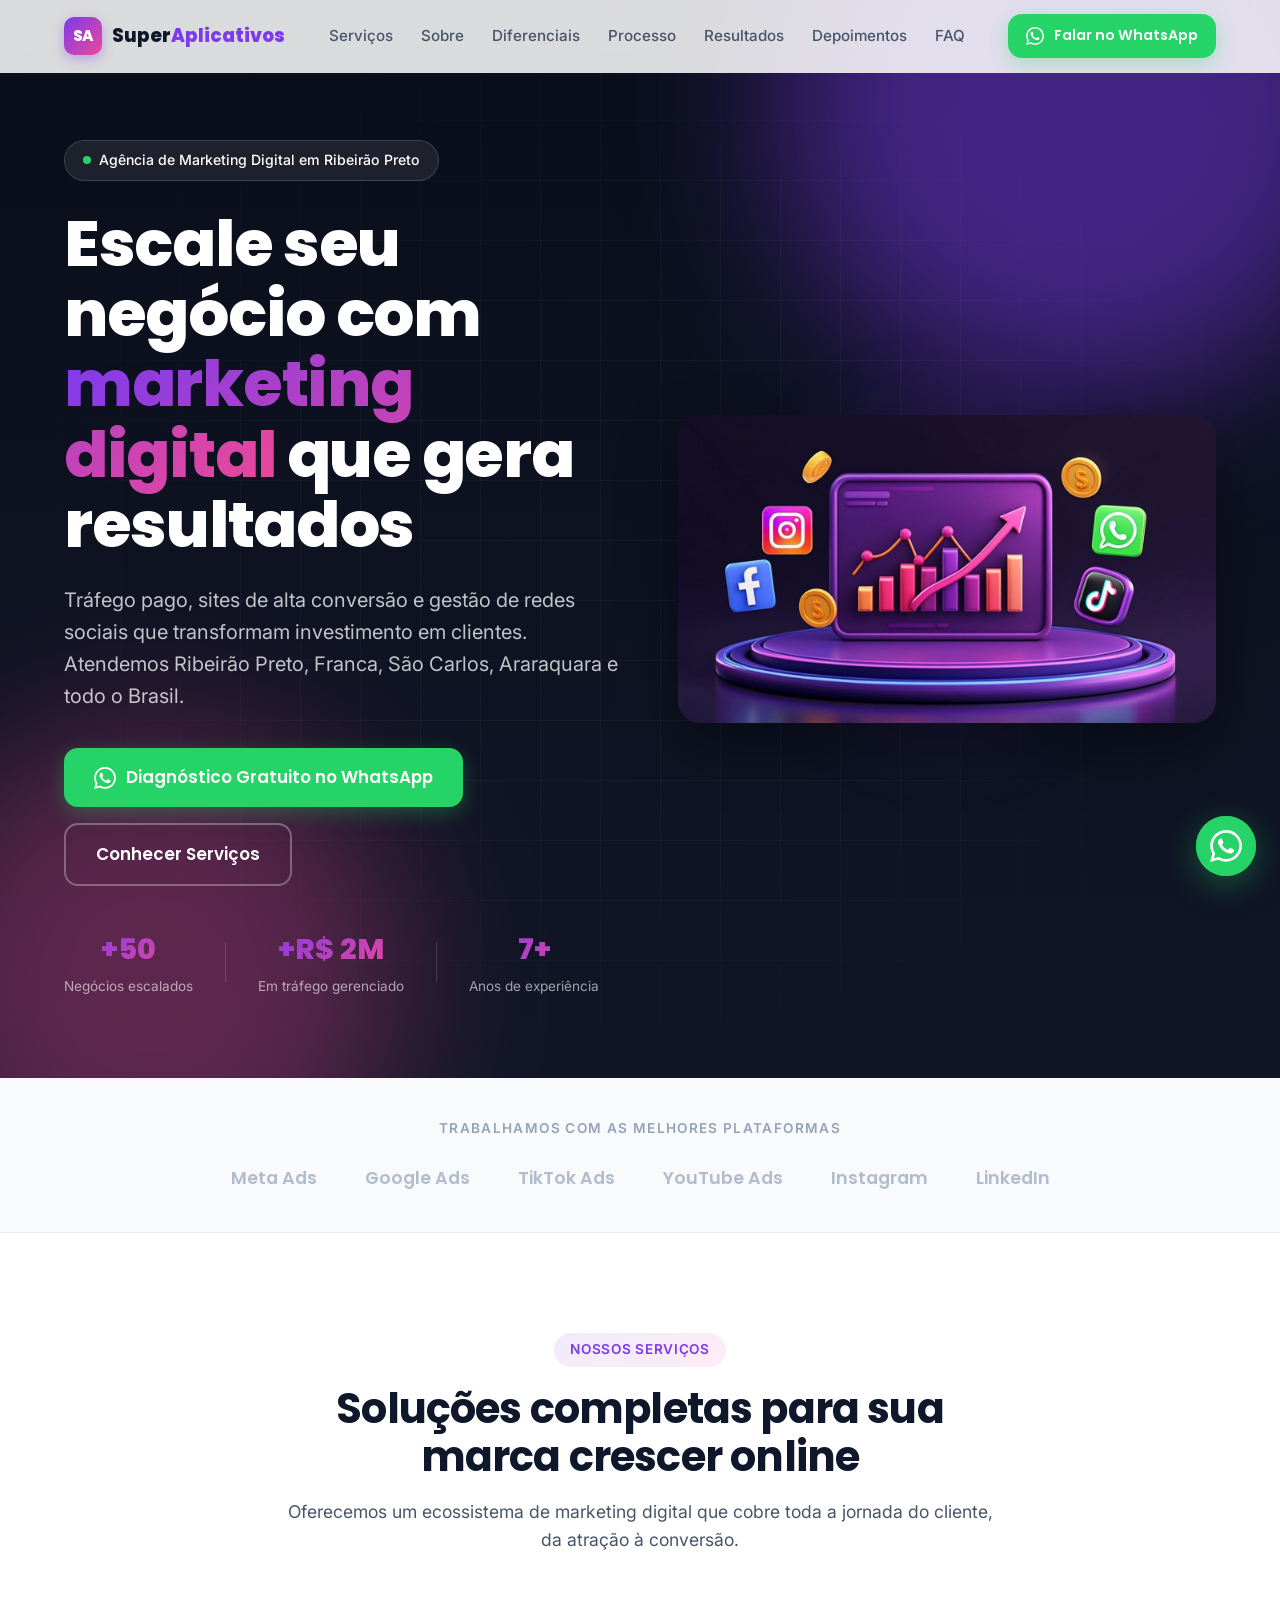
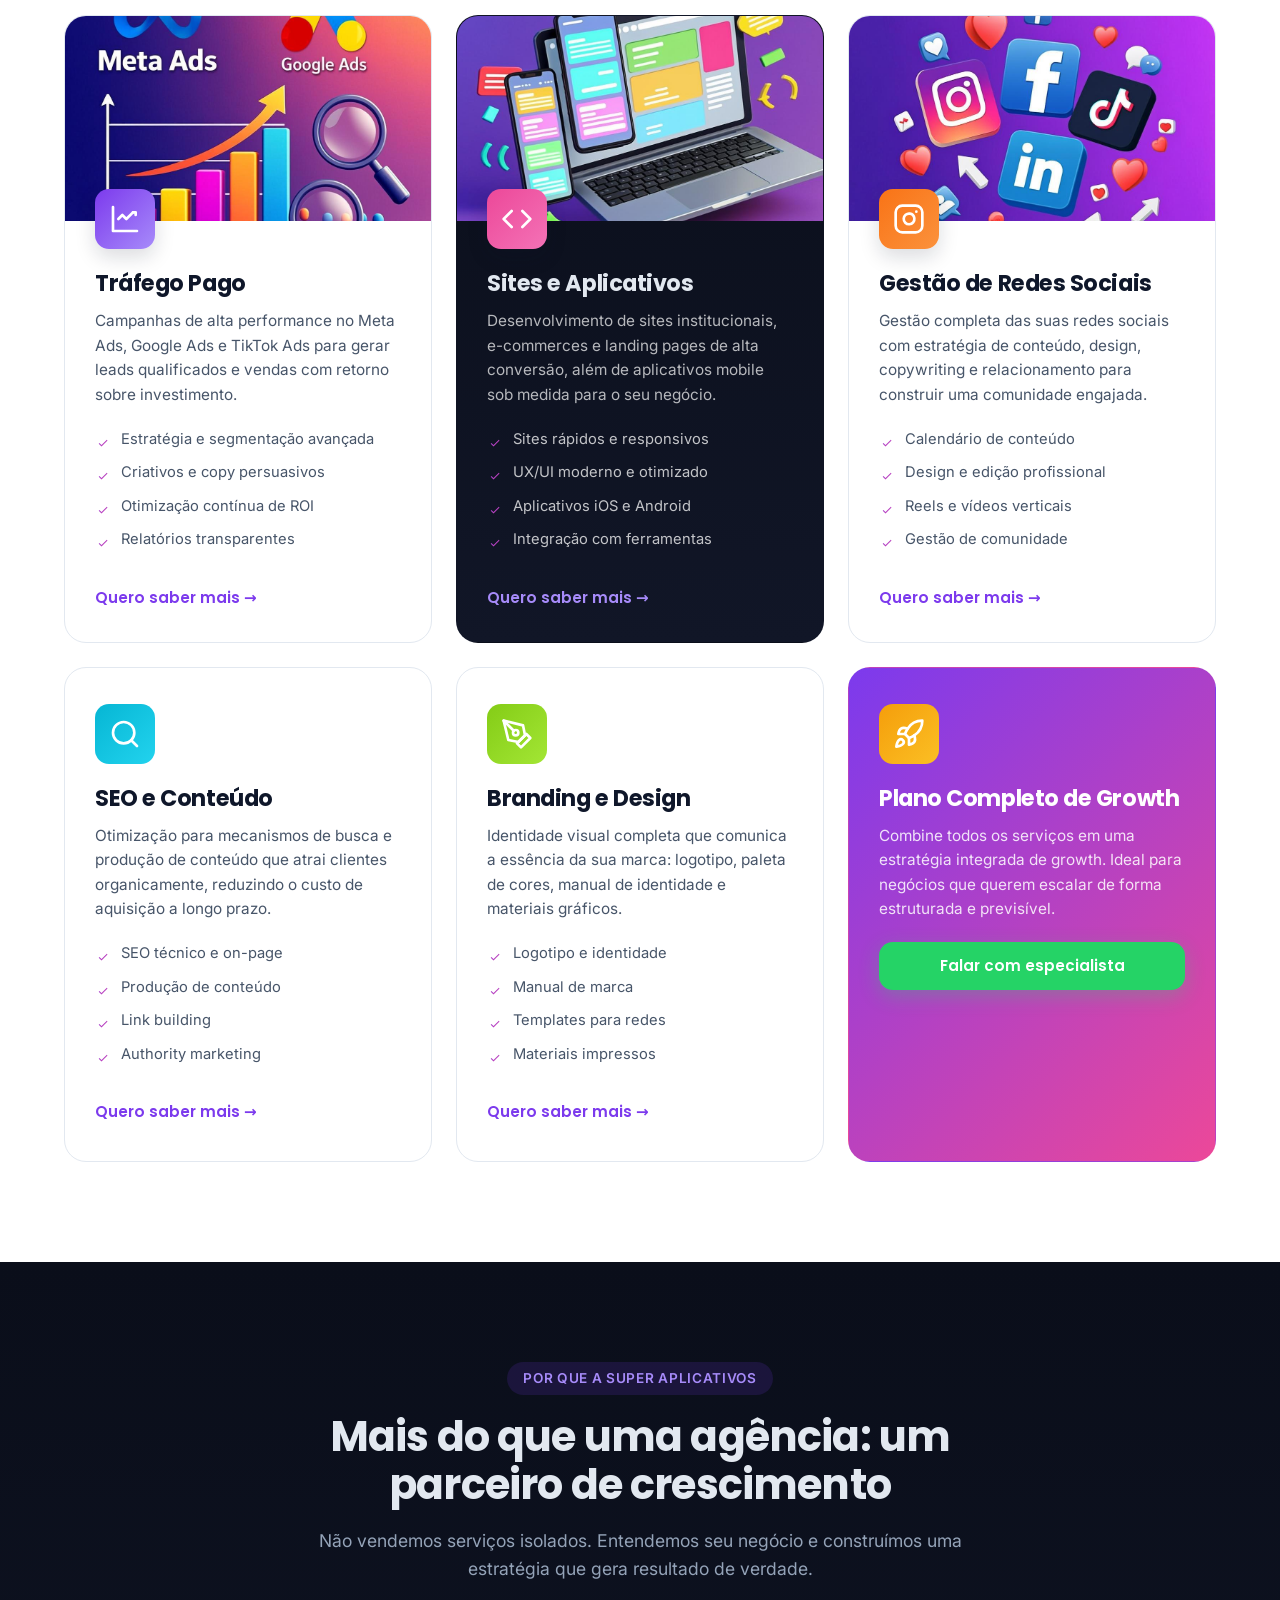
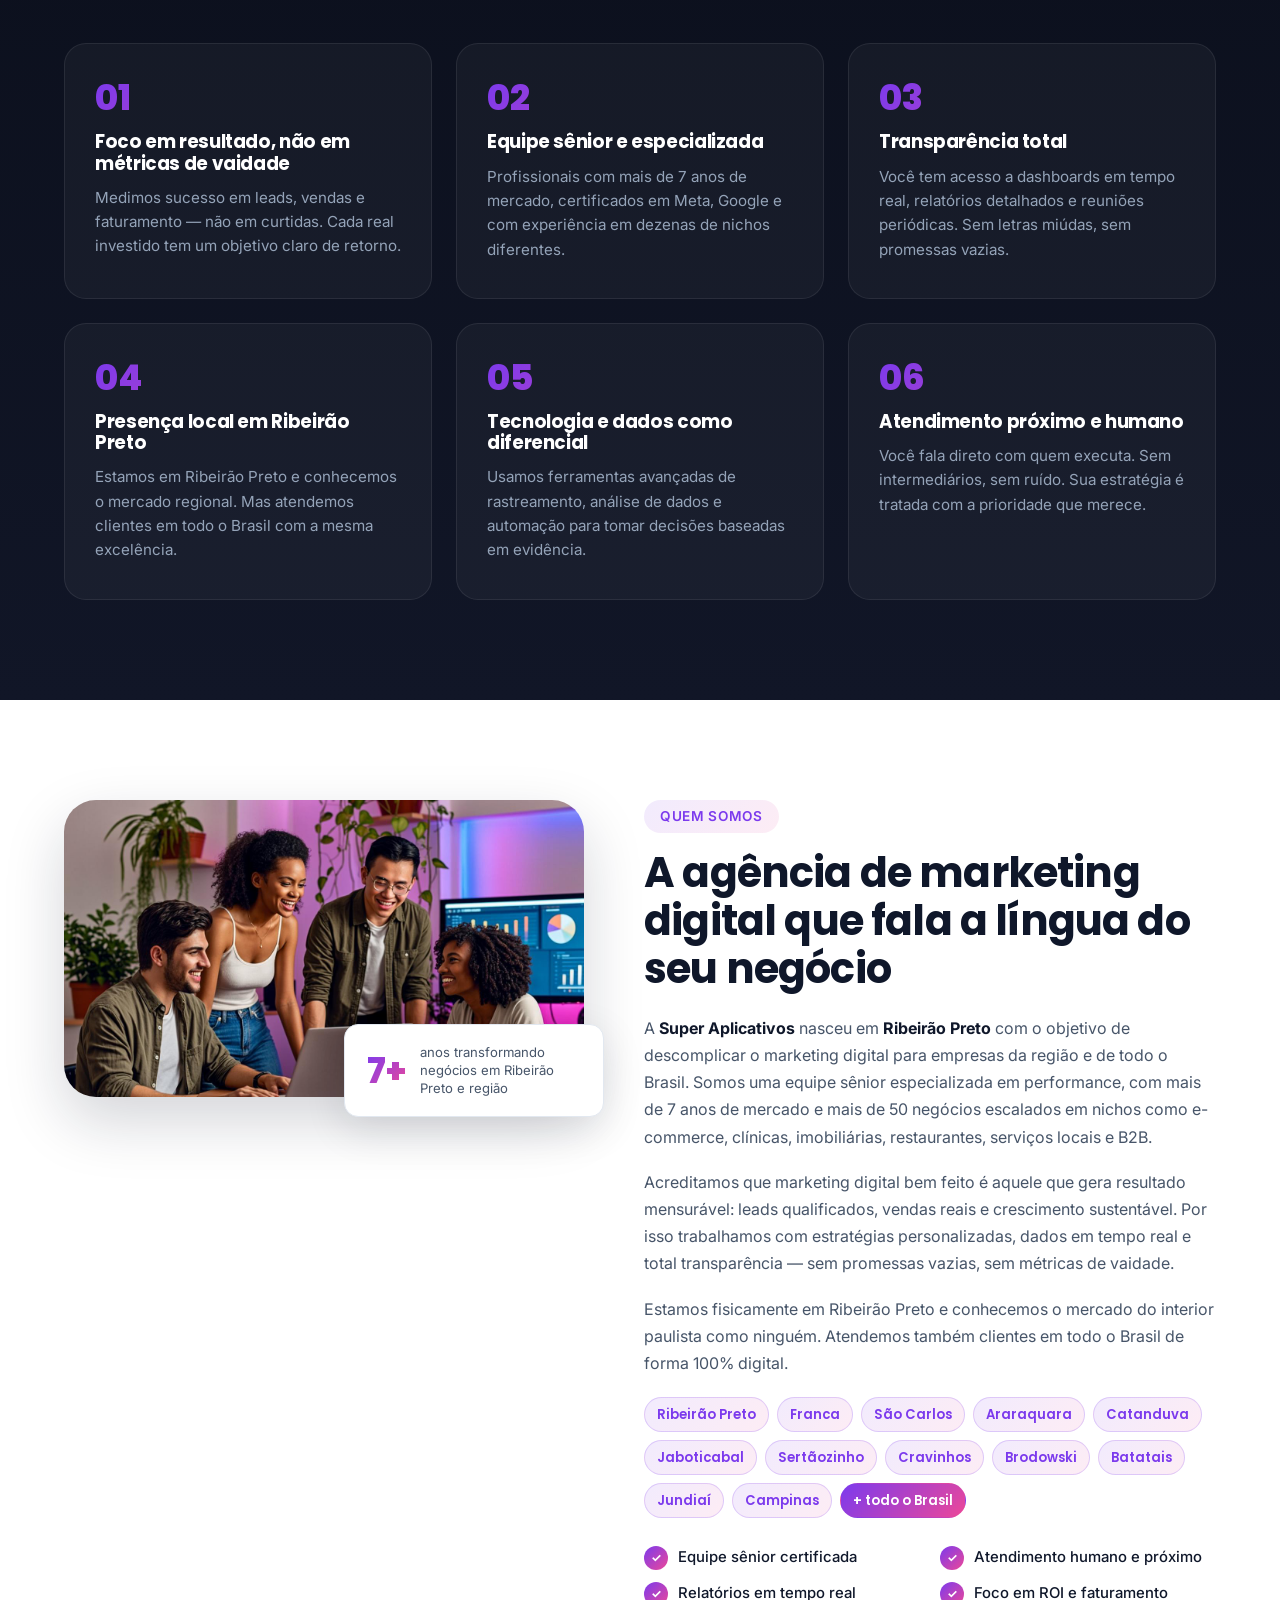
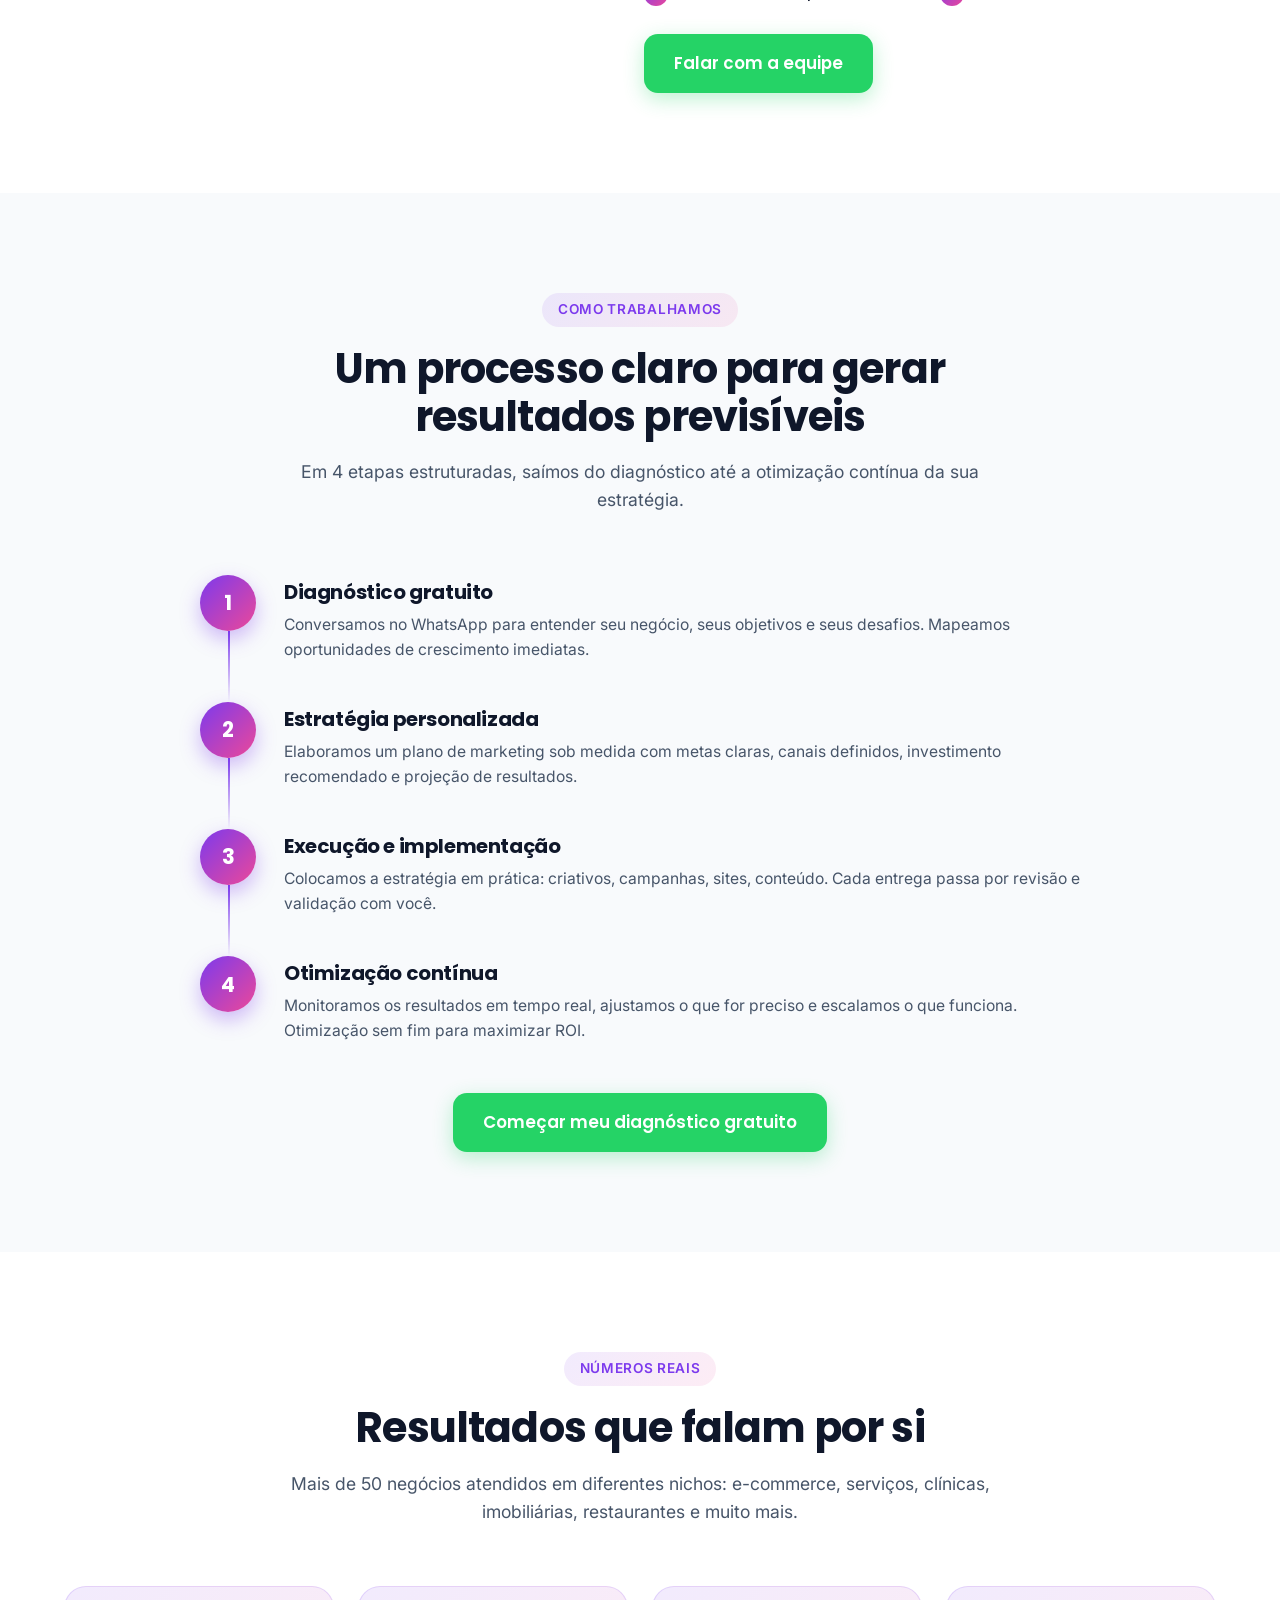
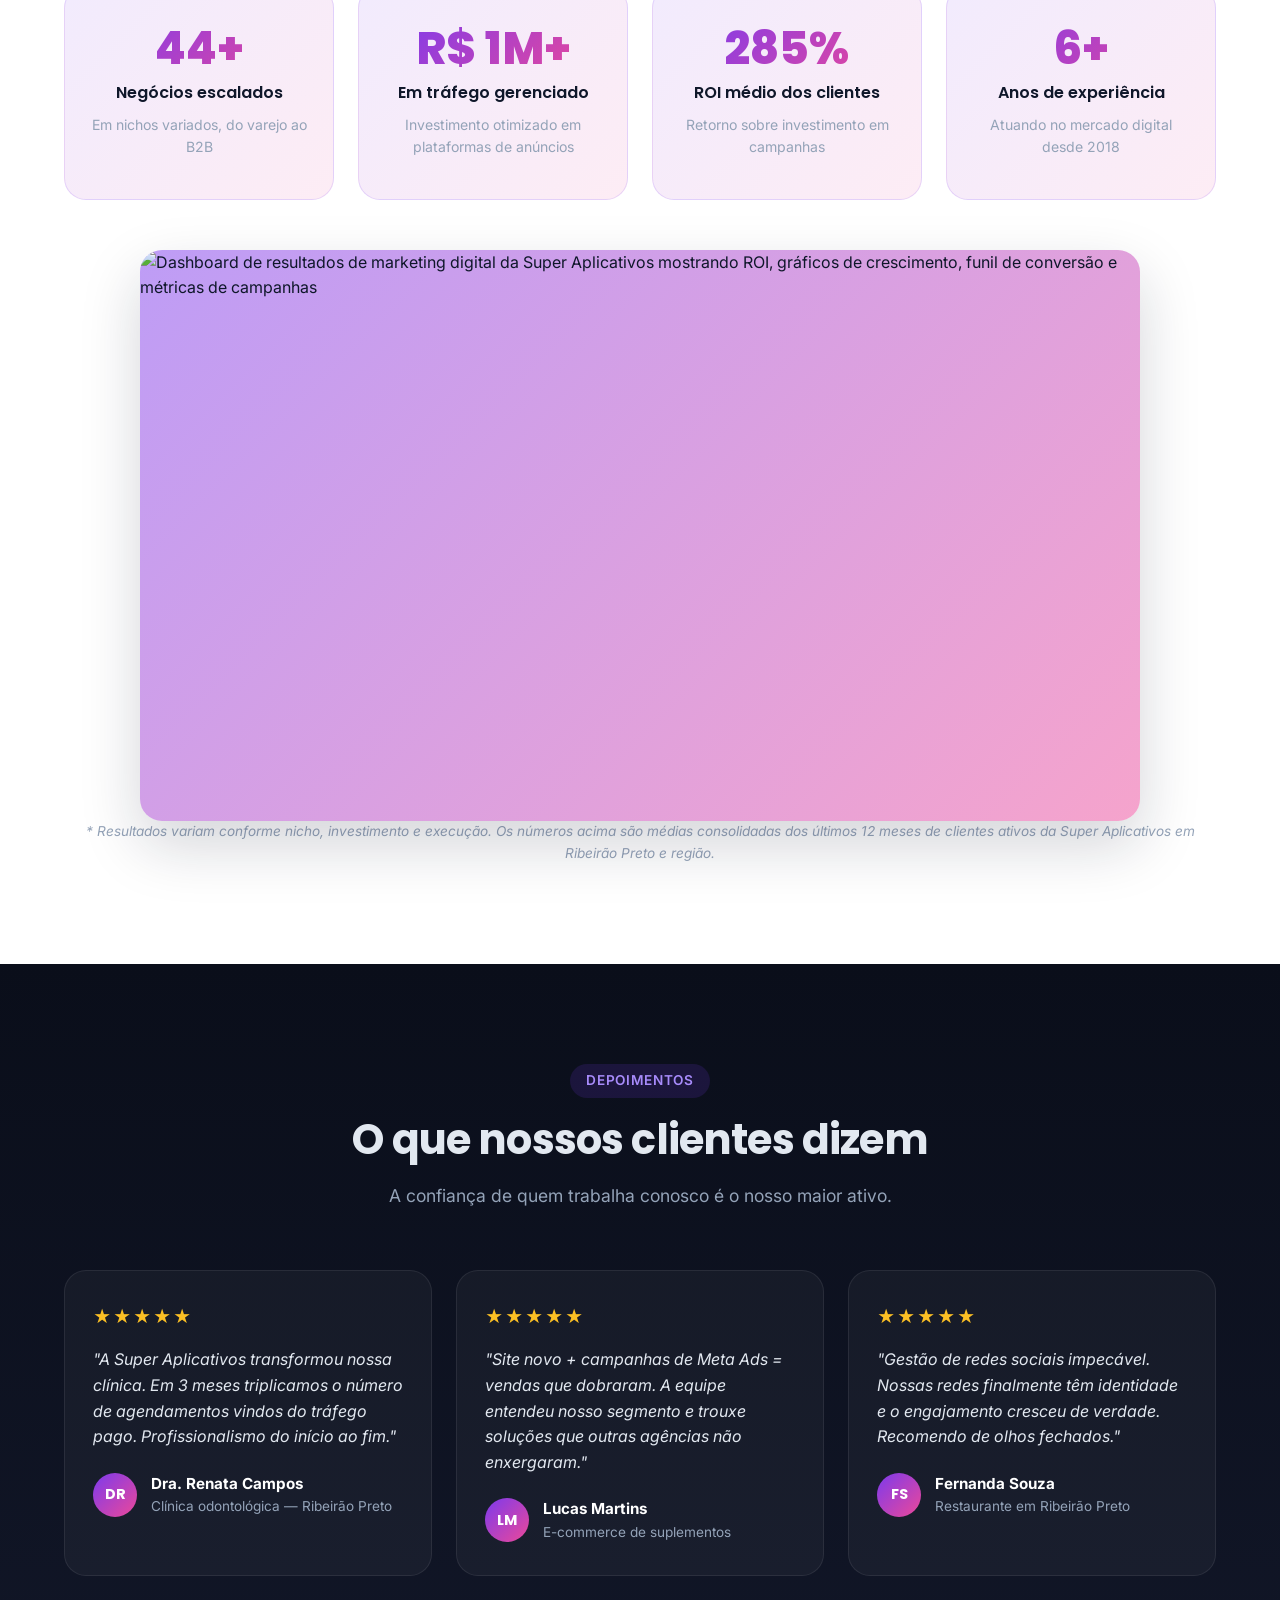
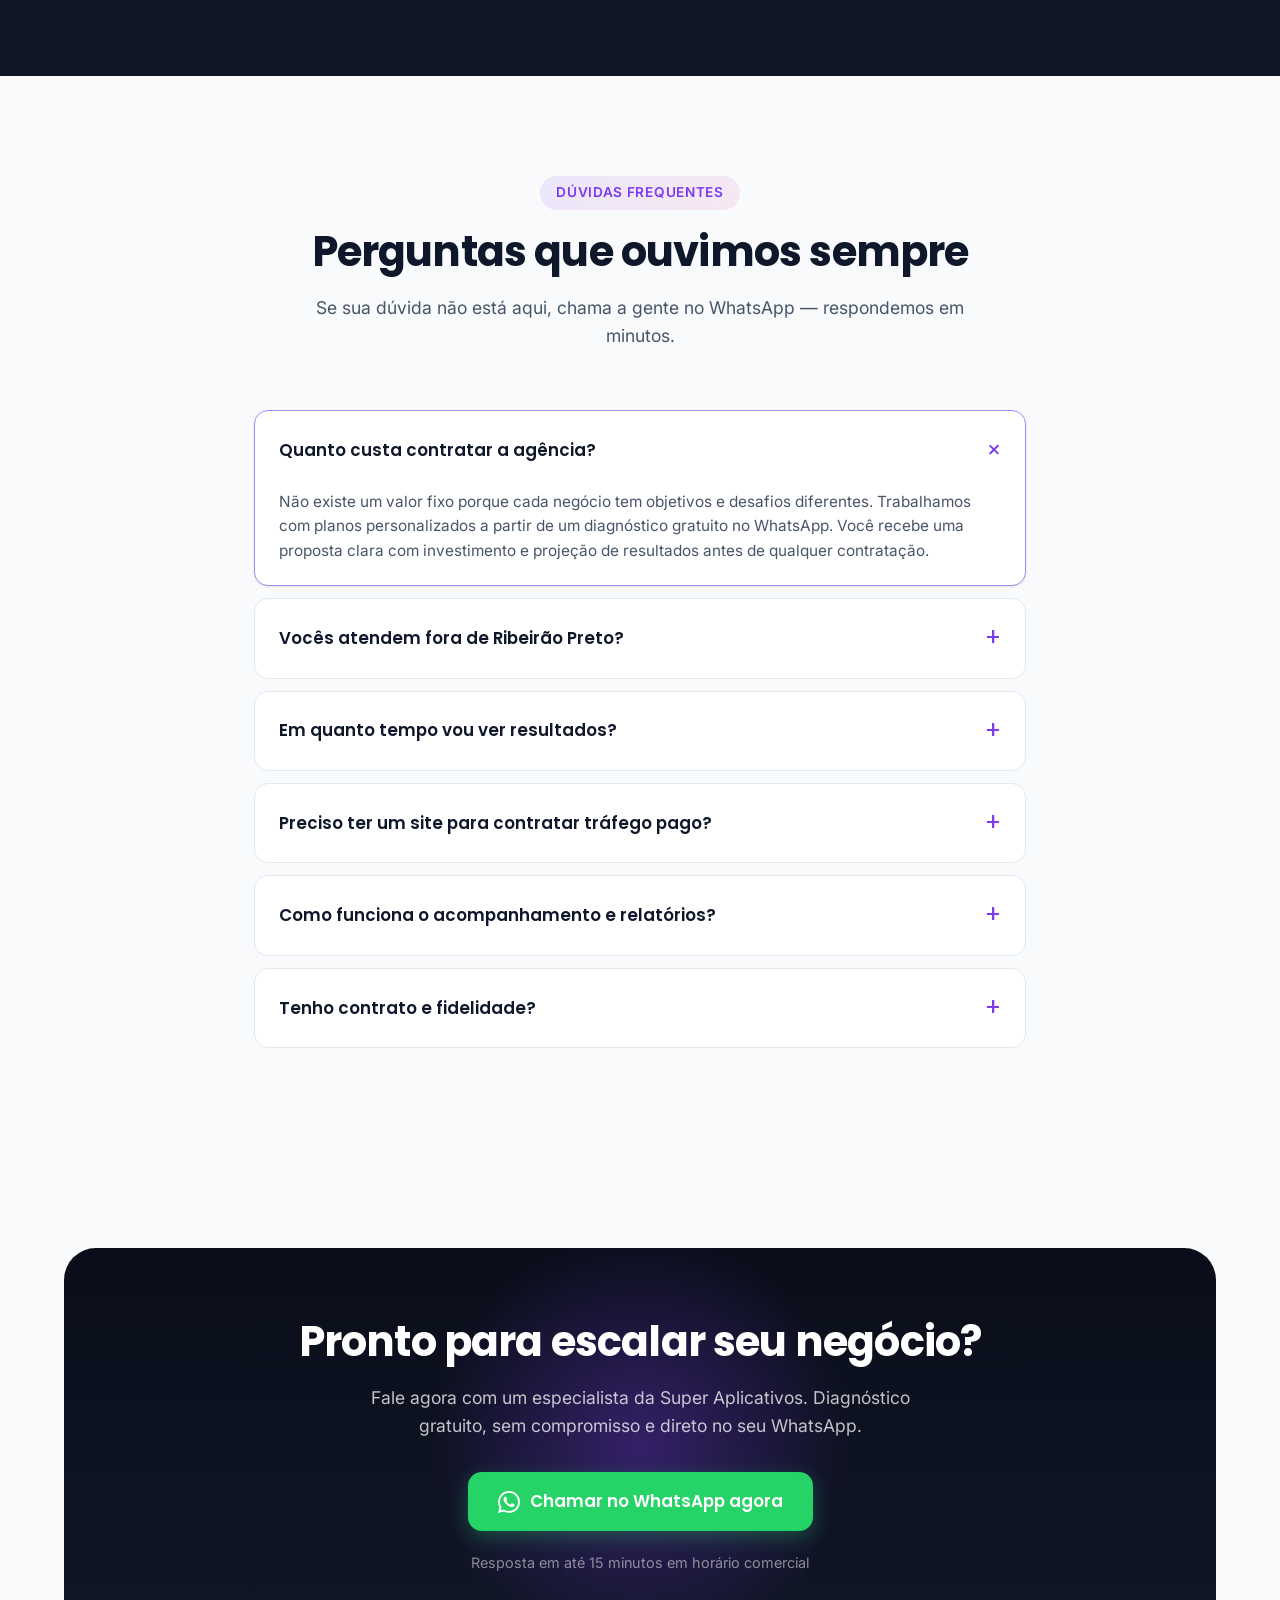
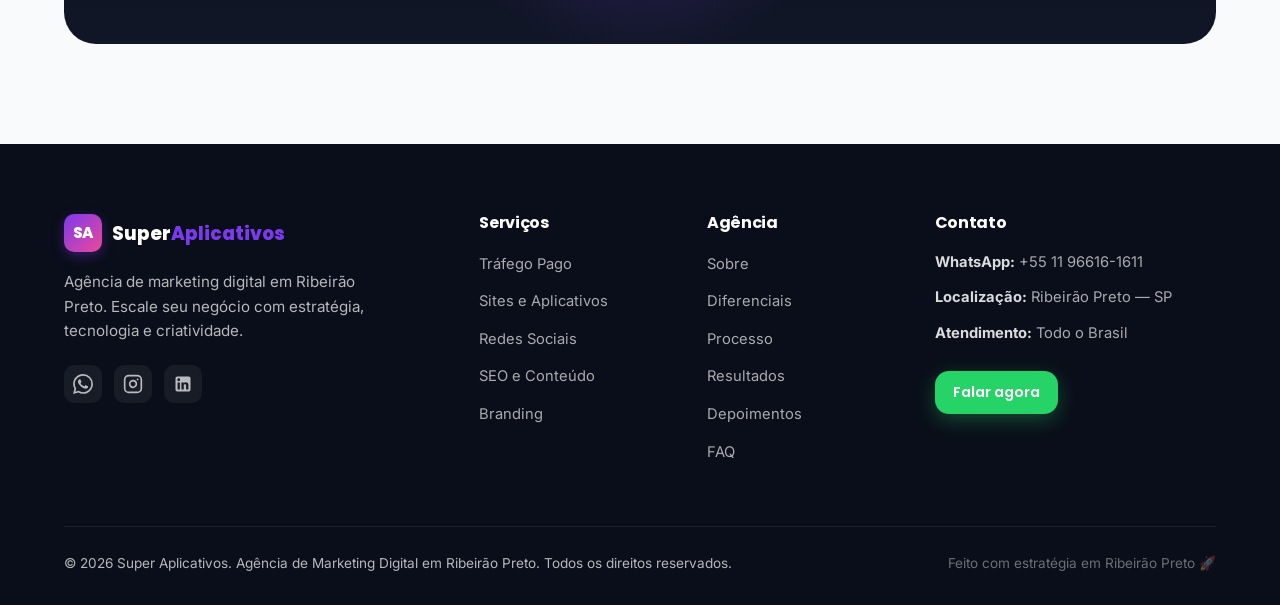
==== commit f6244f75: "fix: alinhamento hero e secao sobre, cidades como badges - Hero: imagem maior (620px) para melhor eq" ====
--- a/index.html
+++ b/index.html
@@ -604,14 +604,27 @@
                     </p>
                     <p>
                         Estamos fisicamente em Ribeirão Preto e conhecemos o mercado do interior paulista como
-                        ninguém. Atendemos também Franca, São Carlos, Araraquara, Catanduva, Jaboticabal,
-                        Sertãozinho, Cravinhos, Brodowski, Batatais, Jundiaí, Campinas e clientes em todo o Brasil
-                        de forma 100% digital.
+                        ninguém. Atendemos também clientes em todo o Brasil de forma 100% digital.
                     </p>
+                    <div class="about-cities">
+                        <span>Ribeirão Preto</span>
+                        <span>Franca</span>
+                        <span>São Carlos</span>
+                        <span>Araraquara</span>
+                        <span>Catanduva</span>
+                        <span>Jaboticabal</span>
+                        <span>Sertãozinho</span>
+                        <span>Cravinhos</span>
+                        <span>Brodowski</span>
+                        <span>Batatais</span>
+                        <span>Jundiaí</span>
+                        <span>Campinas</span>
+                        <span>+ todo o Brasil</span>
+                    </div>
                     <div class="about-features">
                         <div class="about-feature">
                             <span class="about-feature-icon">✓</span>
-                            <span>Equipe sênior e certificada em Meta e Google</span>
+                            <span>Equipe sênior certificada</span>
                         </div>
                         <div class="about-feature">
                             <span class="about-feature-icon">✓</span>
@@ -619,11 +632,11 @@
                         </div>
                         <div class="about-feature">
                             <span class="about-feature-icon">✓</span>
-                            <span>Relatórios transparentes em tempo real</span>
+                            <span>Relatórios em tempo real</span>
                         </div>
                         <div class="about-feature">
                             <span class="about-feature-icon">✓</span>
-                            <span>Foco em ROI e faturamento real</span>
+                            <span>Foco em ROI e faturamento</span>
                         </div>
                     </div>
                     <a href="https://wa.me/5511966161611?text=Ol%C3%A1!%20Quero%20conhecer%20melhor%20a%20Super%20Aplicativos%20e%20saber%20como%20voc%C3%AAs%20podem%20ajudar%20meu%20neg%C3%B3cio." class="btn btn-whatsapp btn-lg" target="_blank" rel="noopener">
--- a/assets/css/styles.css
+++ b/assets/css/styles.css
@@ -434,7 +434,7 @@
 
 .hero-image img {
     width: 100%;
-    max-width: 560px;
+    max-width: 620px;
     height: auto;
     border-radius: var(--radius-lg);
     box-shadow: 0 24px 60px rgba(0, 0, 0, 0.4);
@@ -1008,7 +1008,7 @@
     display: grid;
     grid-template-columns: 1fr 1.1fr;
     gap: 60px;
-    align-items: center;
+    align-items: start;
 }
 
 .about-image {
@@ -1103,6 +1103,31 @@
     font-size: 0.75rem;
     font-weight: 700;
     flex-shrink: 0;
+}
+
+.about-cities {
+    display: flex;
+    flex-wrap: wrap;
+    gap: 8px;
+    margin: 20px 0 8px;
+}
+
+.about-cities span {
+    display: inline-block;
+    padding: 6px 12px;
+    background: var(--gradient-brand-soft);
+    border: 1px solid rgba(124, 58, 237, 0.2);
+    color: var(--color-primary);
+    border-radius: 100px;
+    font-size: 0.82rem;
+    font-weight: 600;
+    font-family: var(--font-heading);
+}
+
+.about-cities span:last-child {
+    background: var(--gradient-brand);
+    color: #fff;
+    border-color: transparent;
 }
 
 /* ===========================
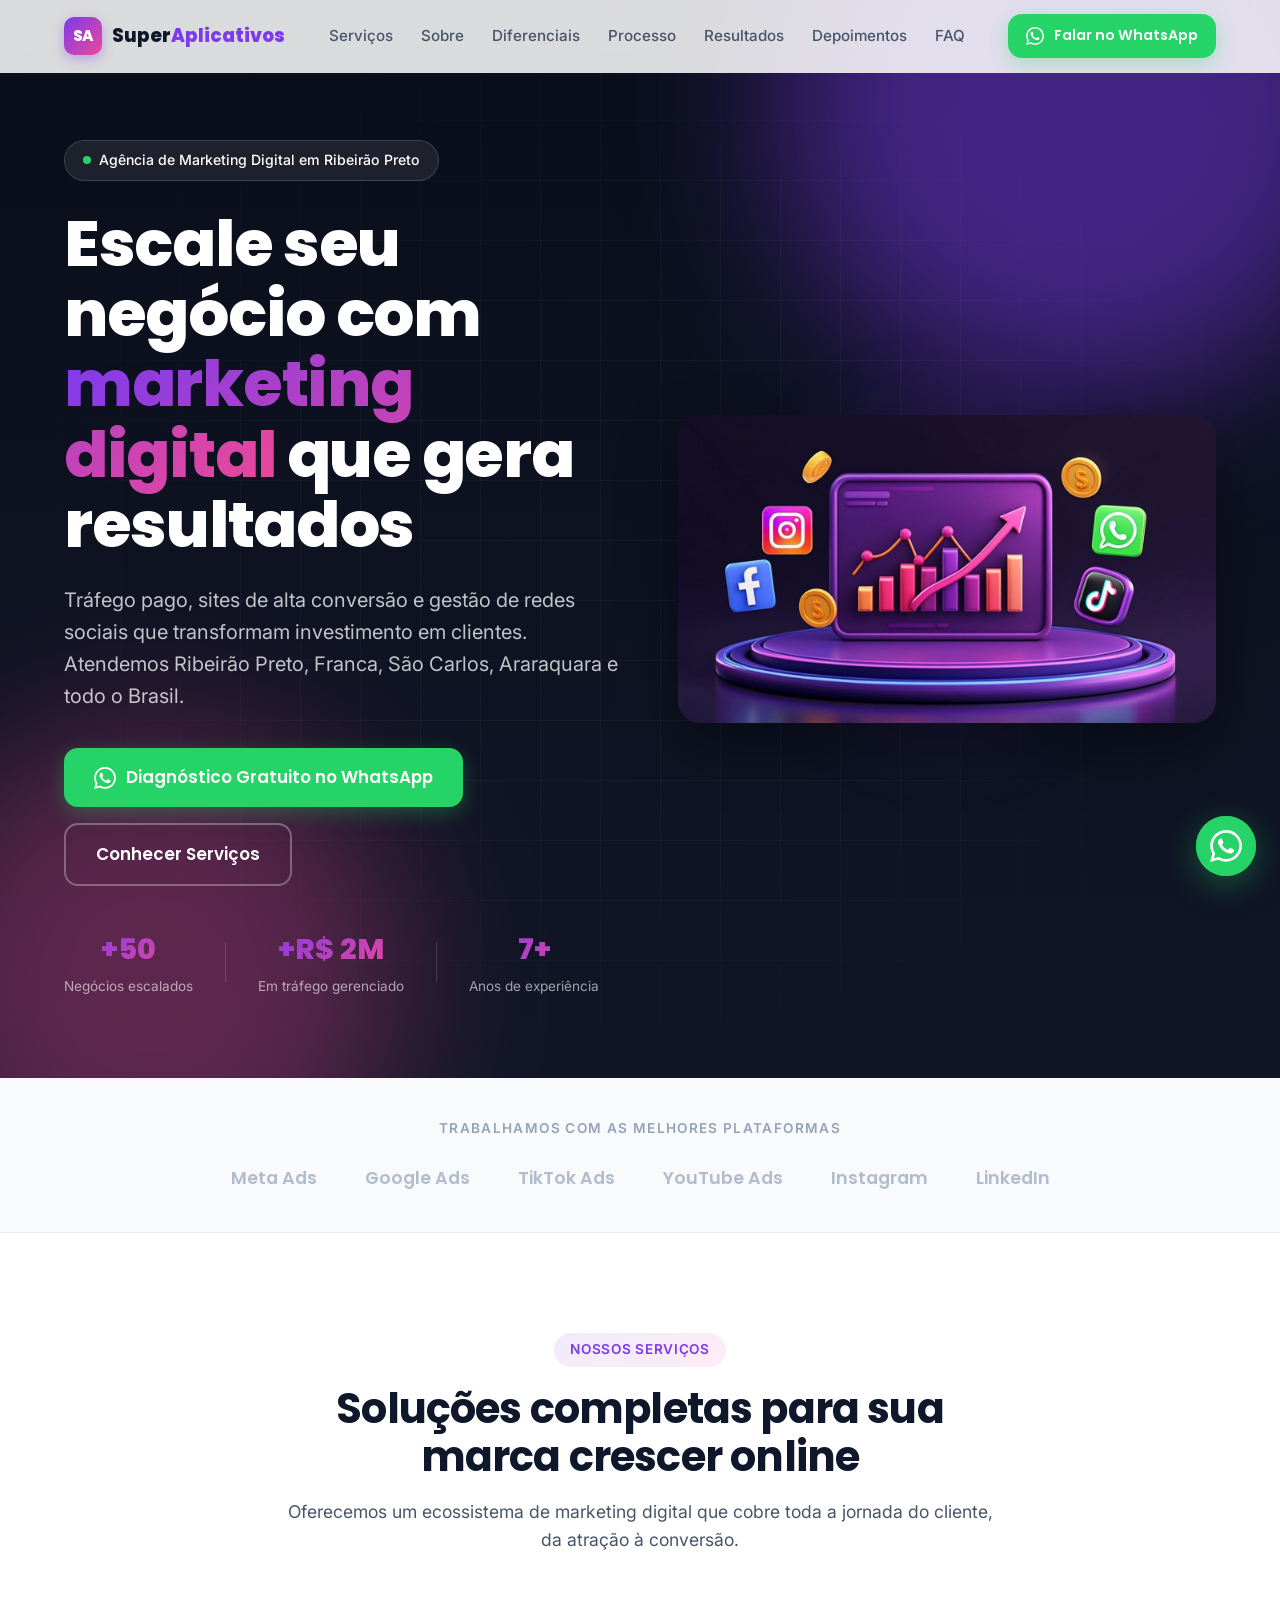
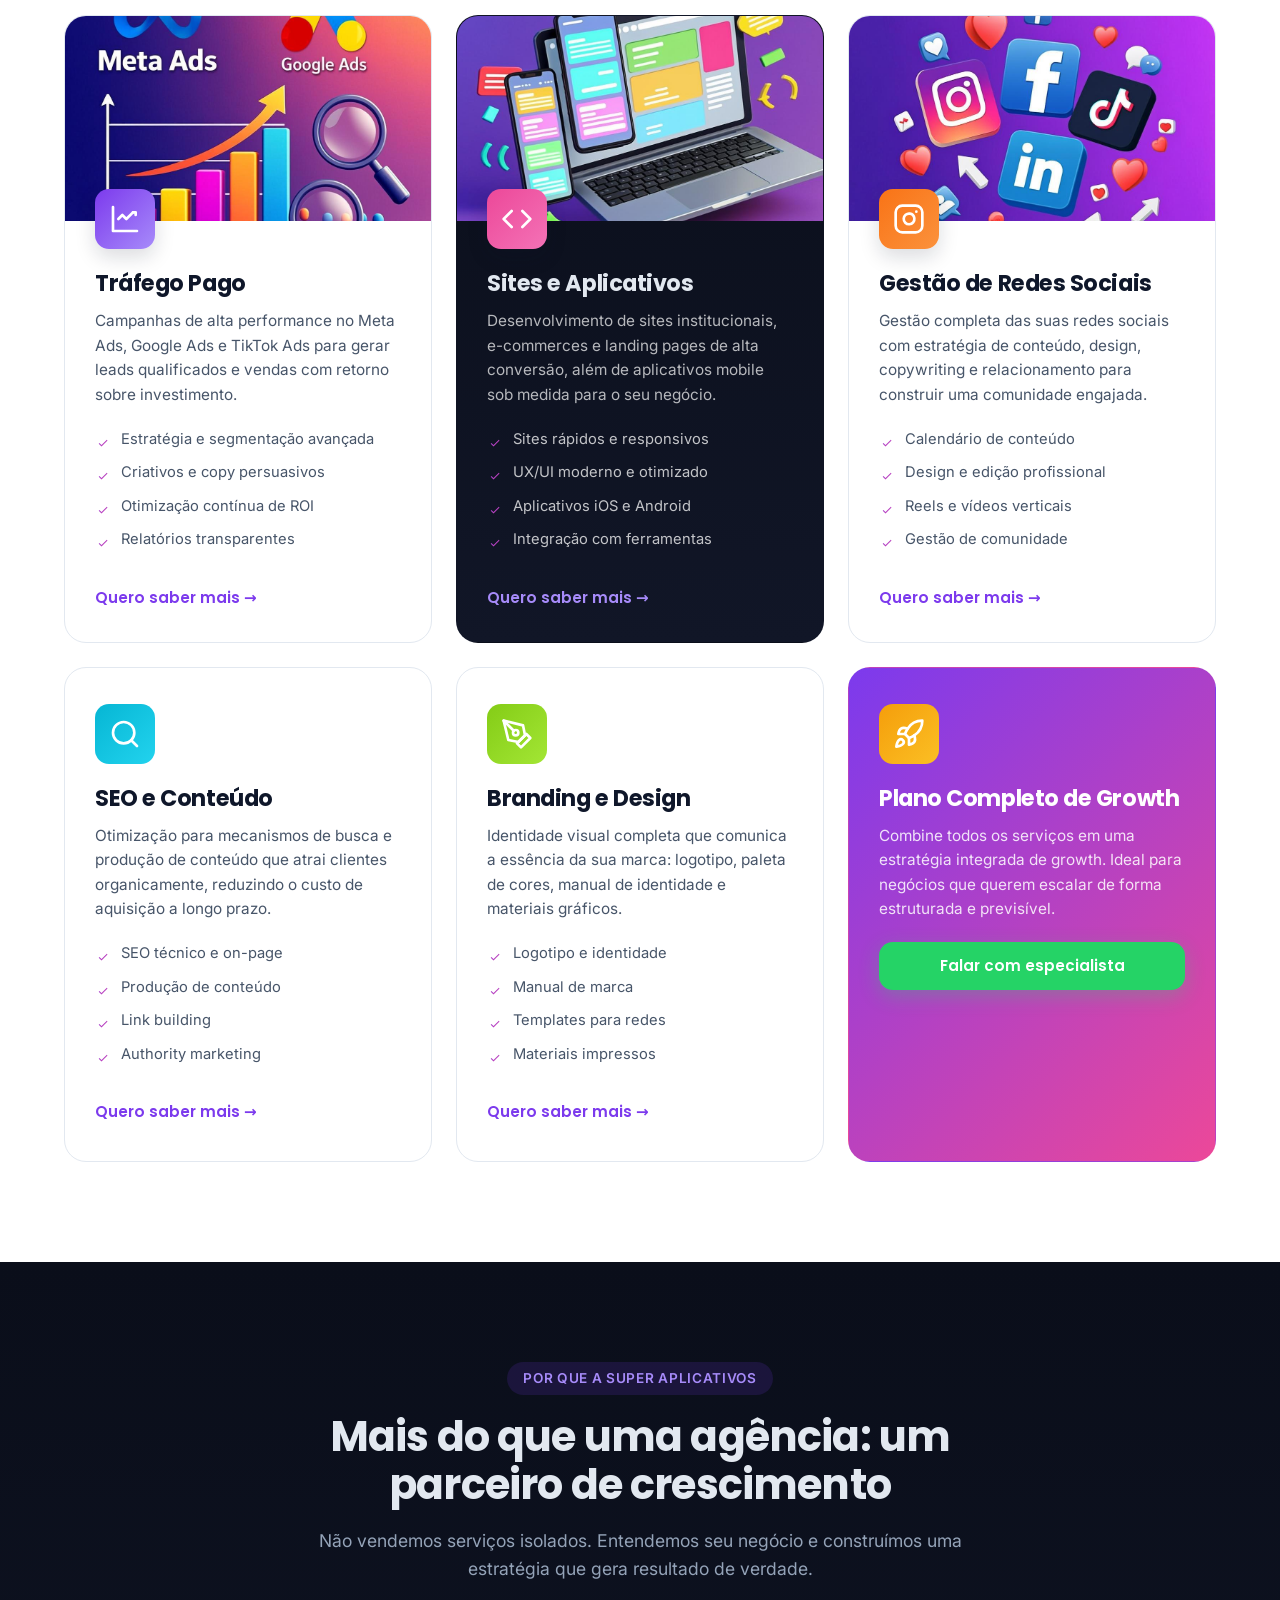
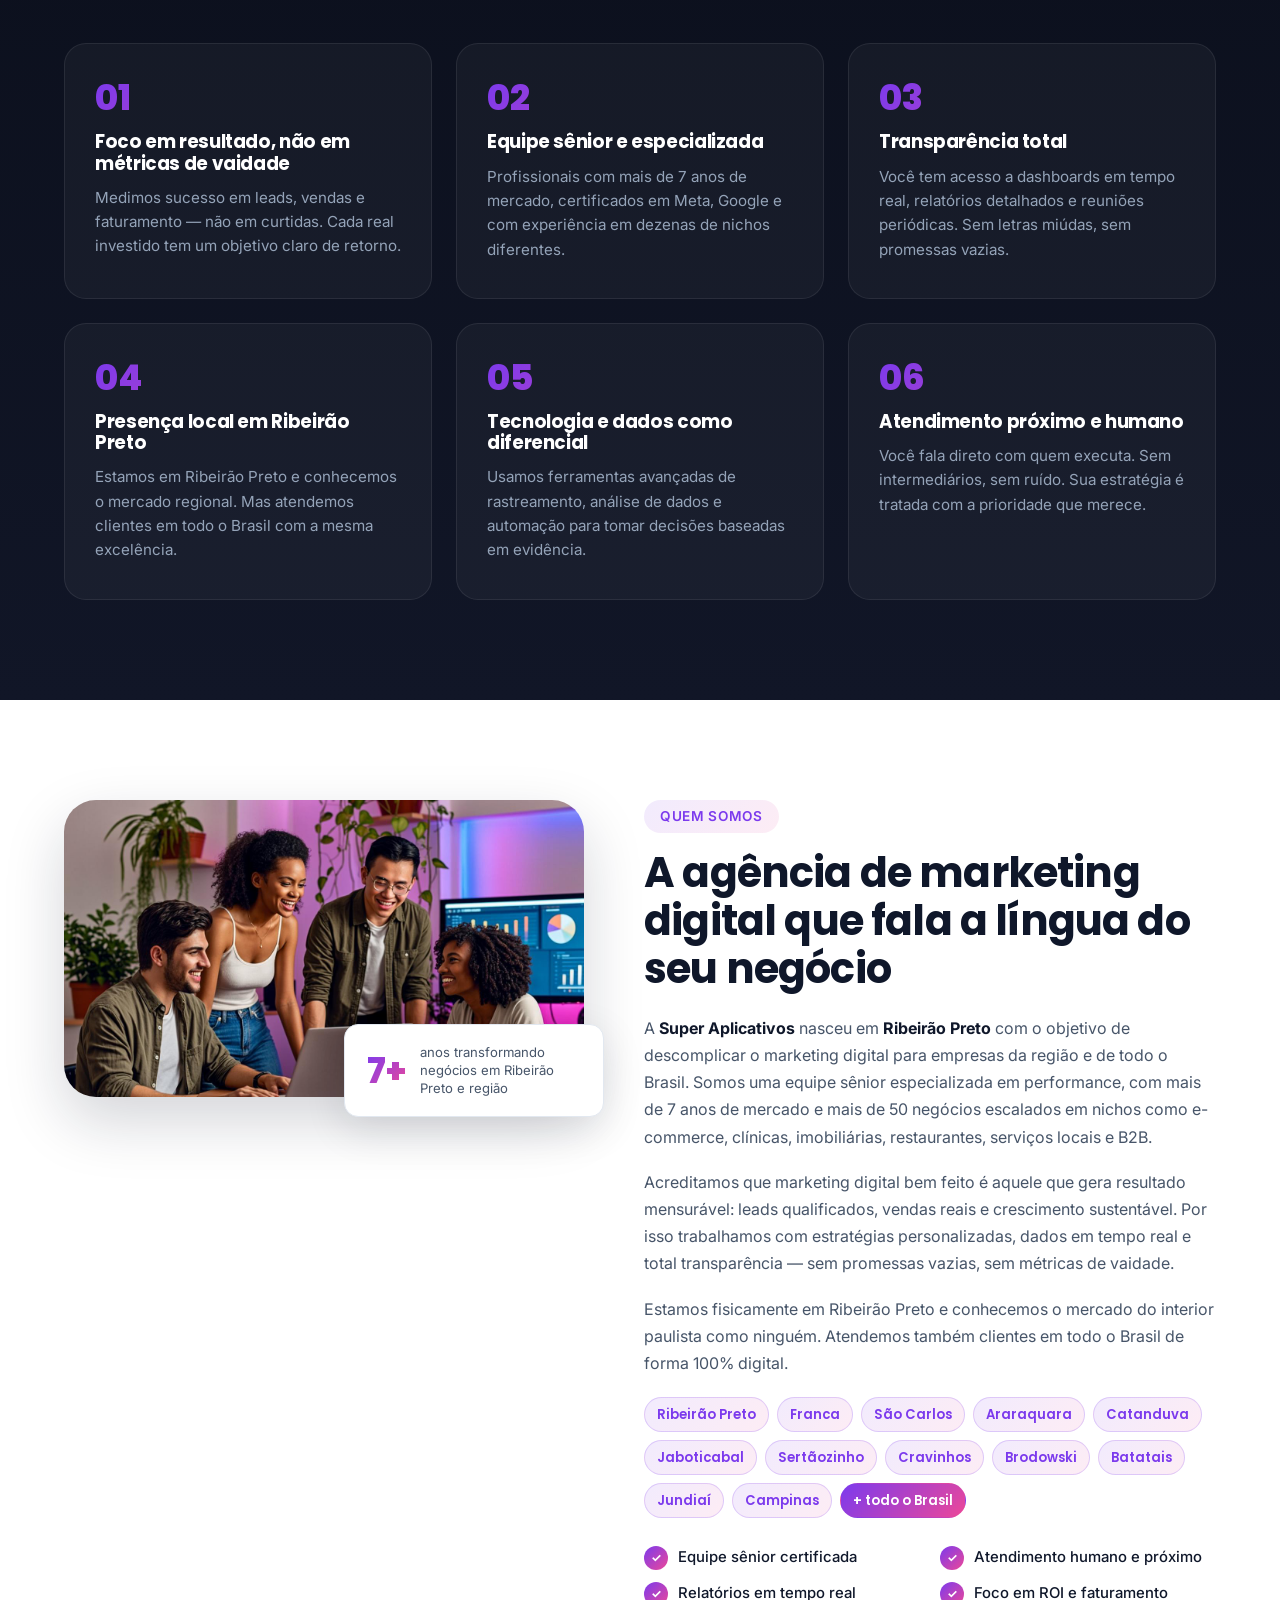
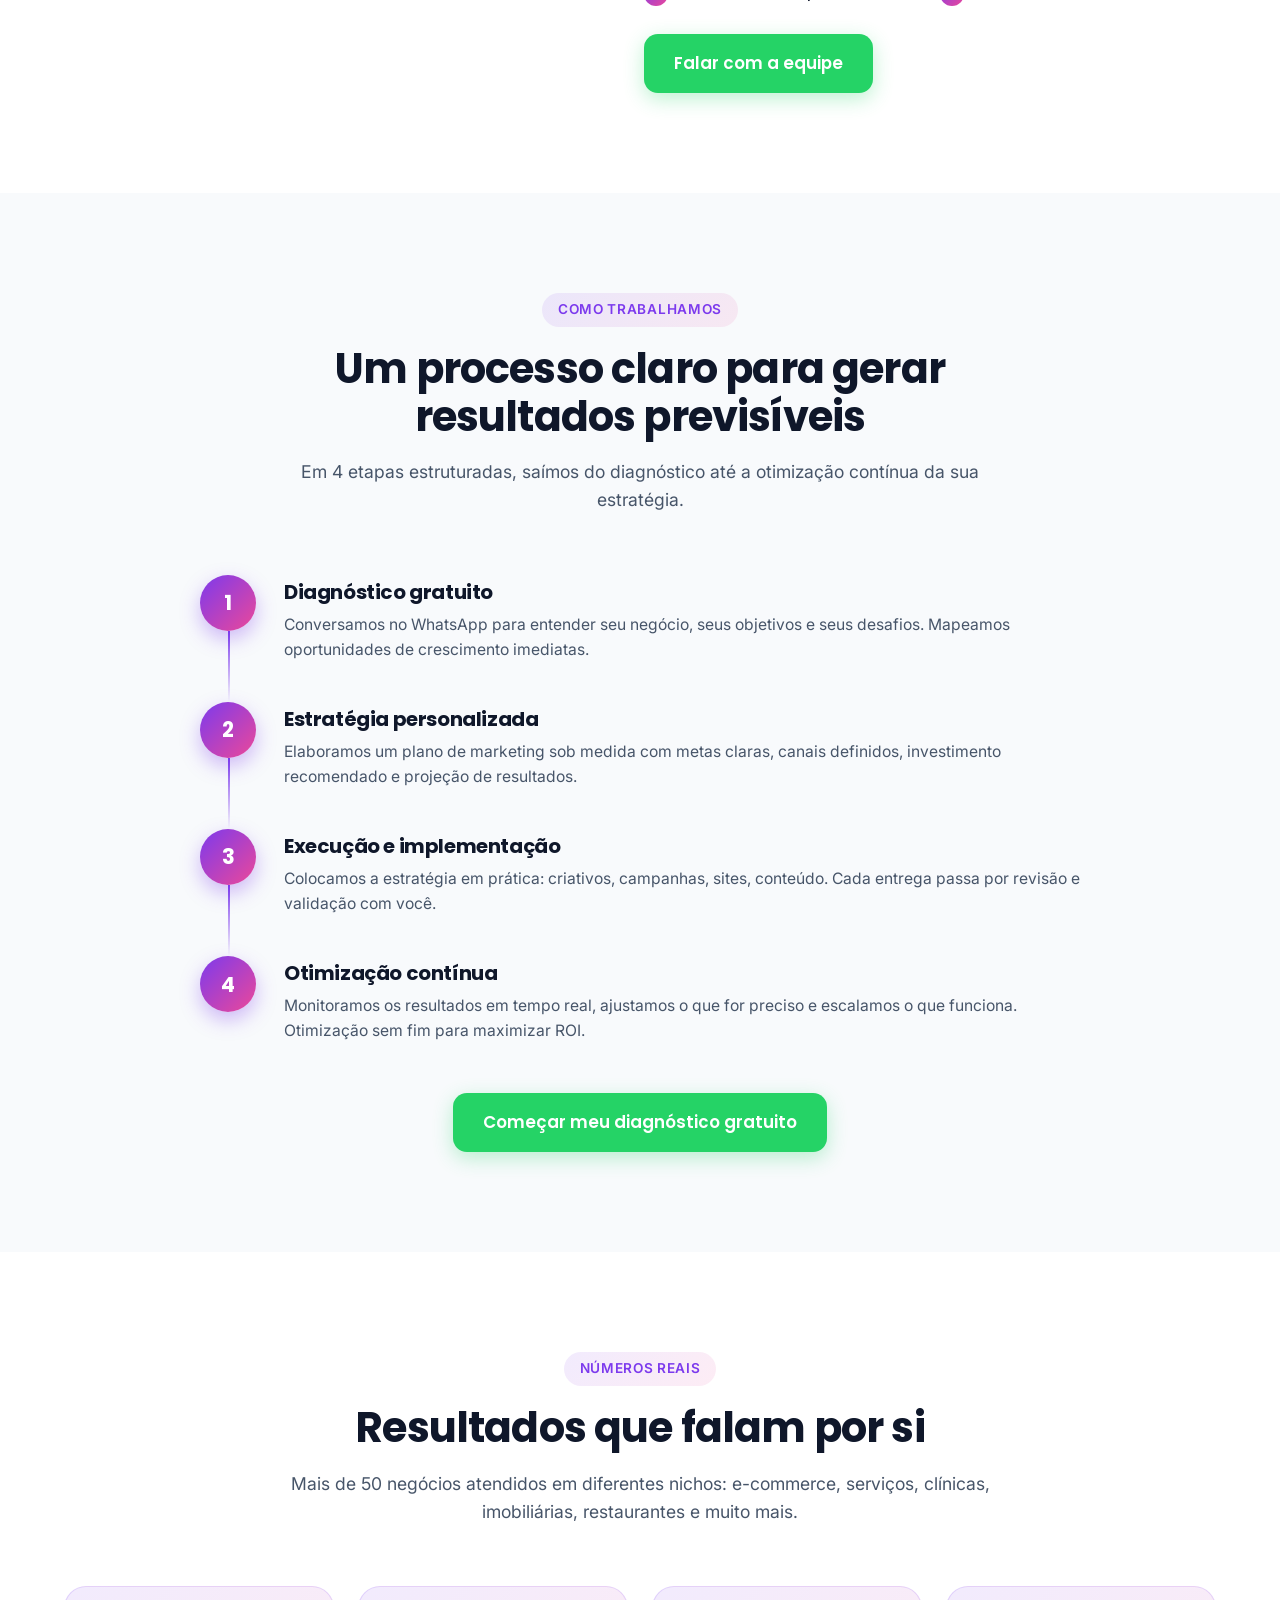
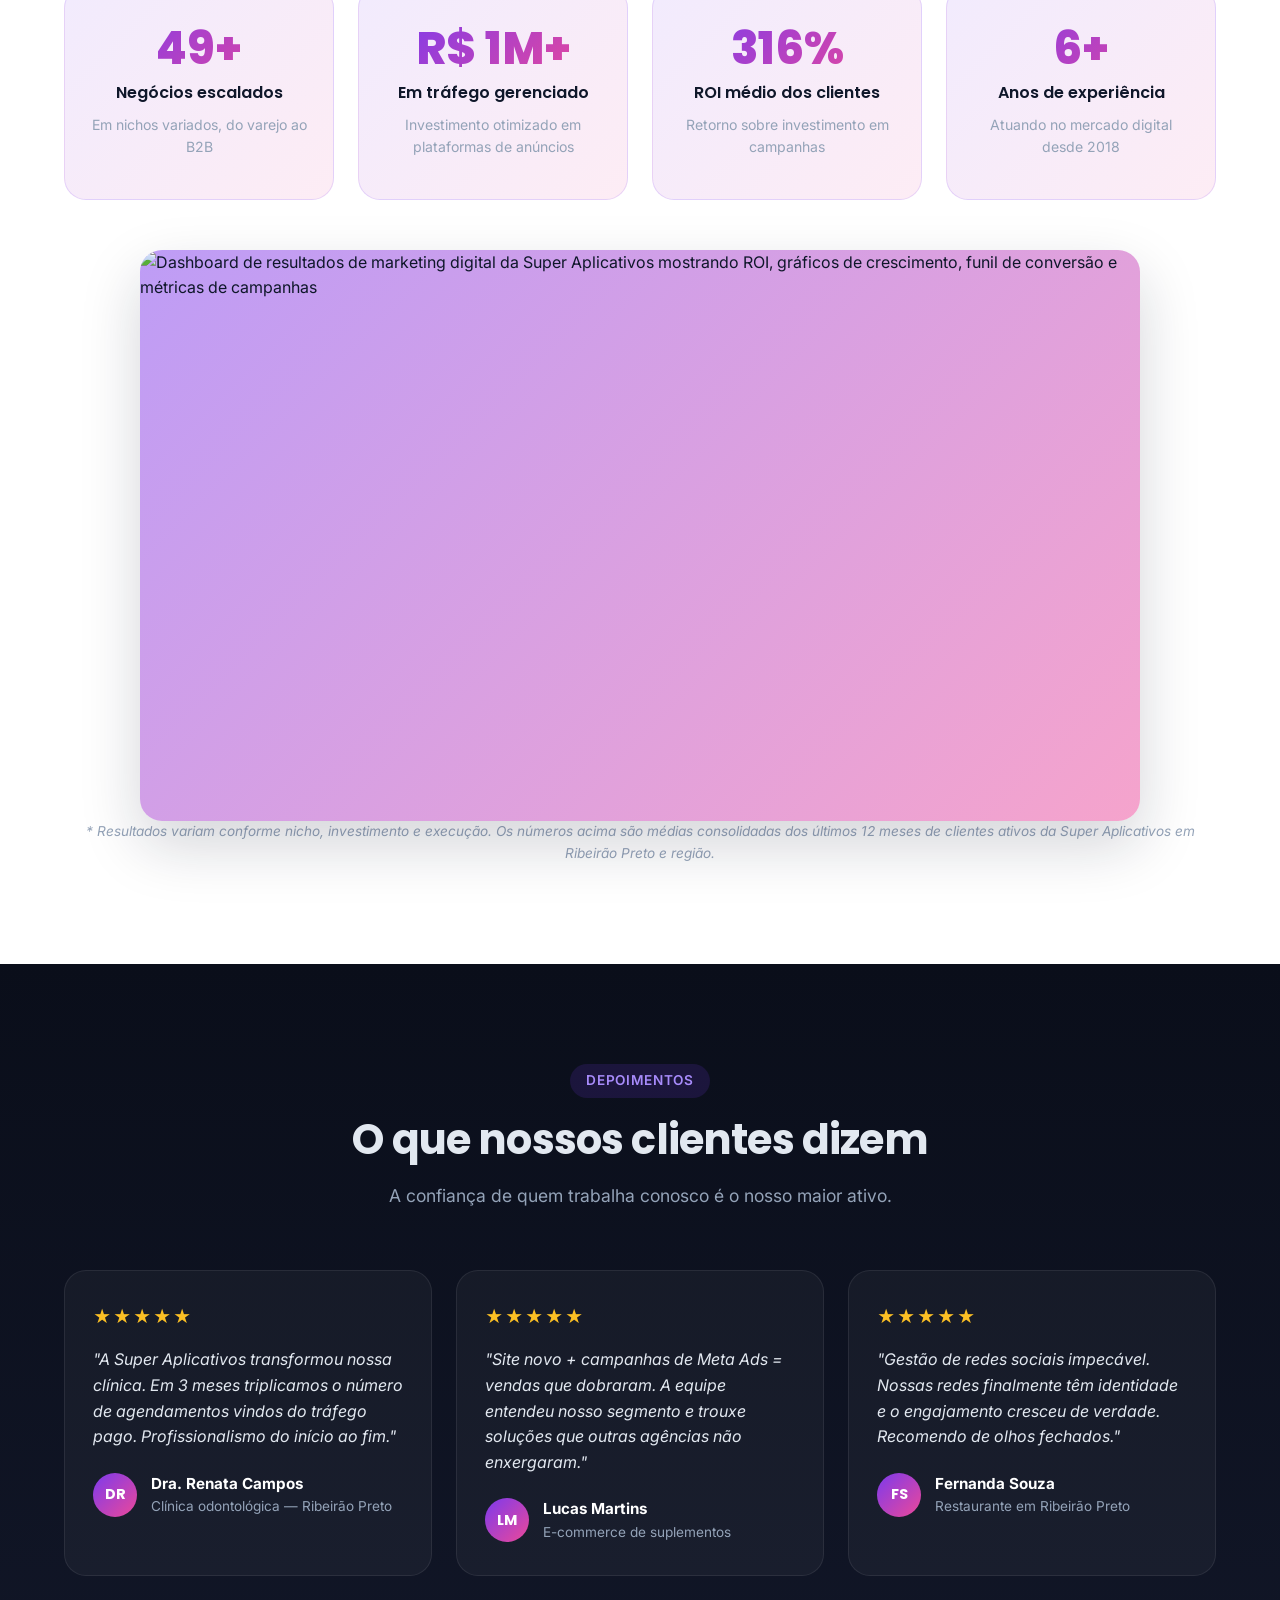
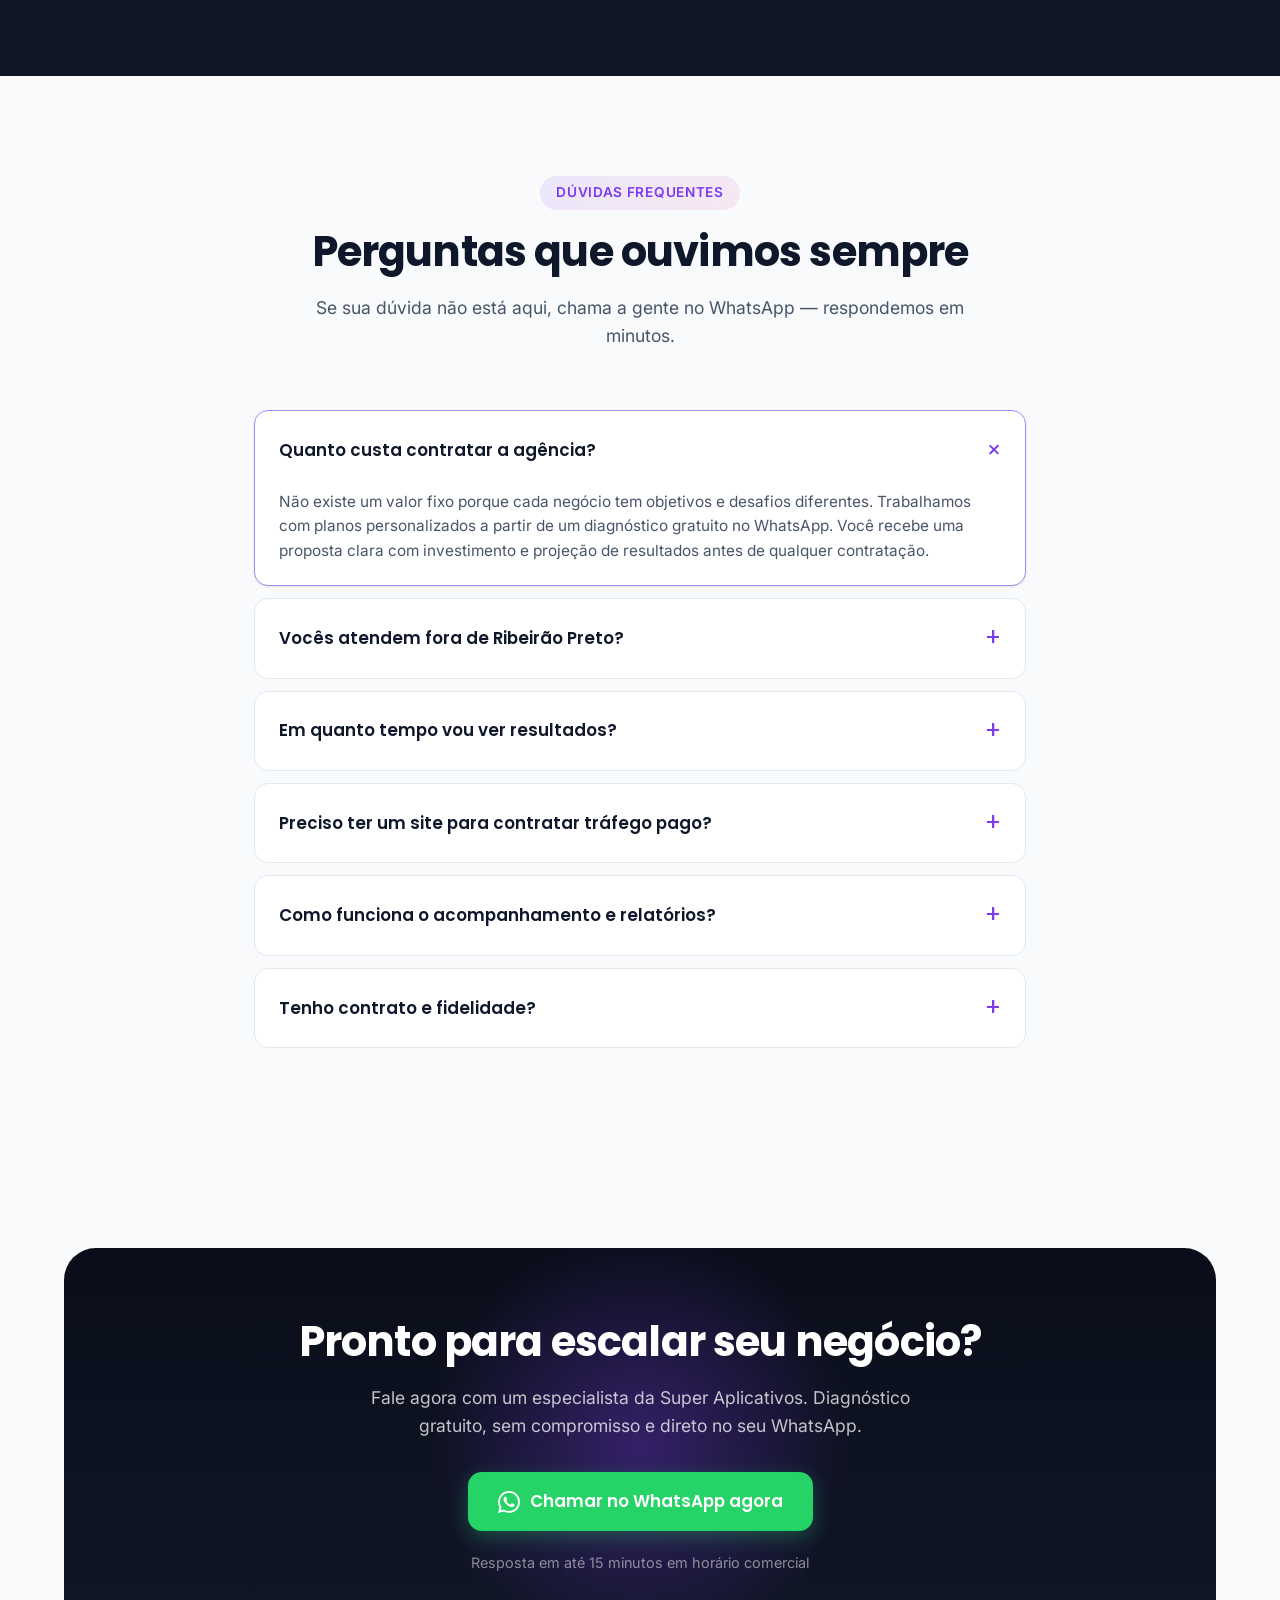
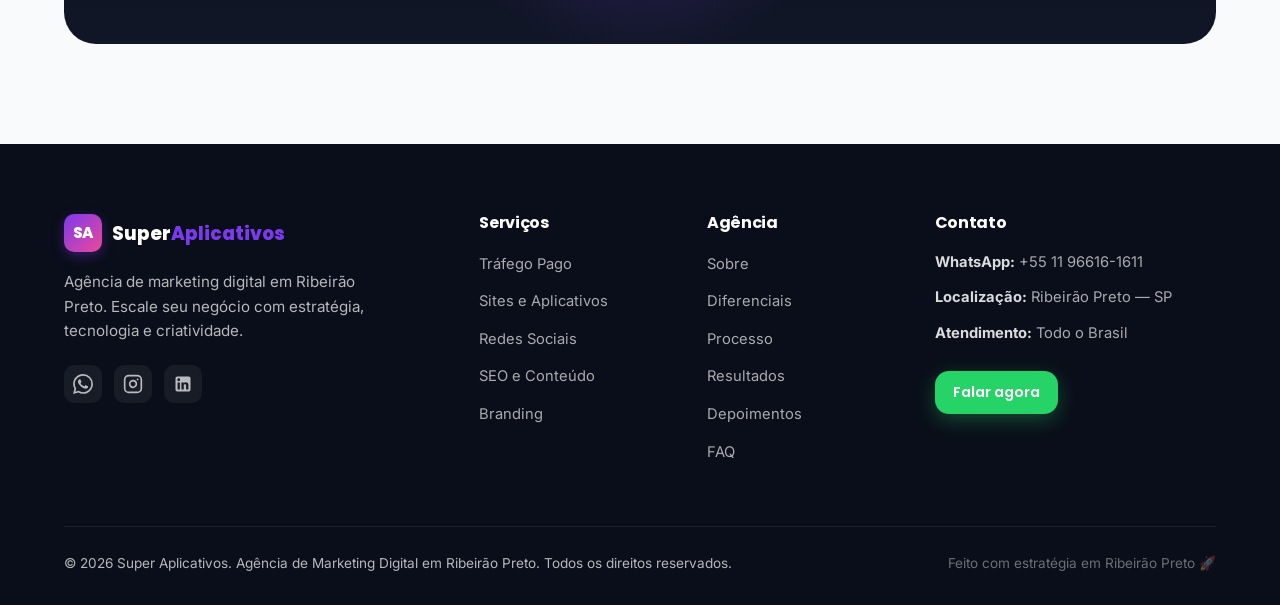
==== commit 526da1c0: "chore: adiciona google-site-verification tag nas paginas" ====
--- a/index.html
+++ b/index.html
@@ -12,6 +12,7 @@
     <meta name="robots" content="index, follow, max-image-preview:large, max-snippet:-1, max-video-preview:-1">
     <meta name="googlebot" content="index, follow, max-image-preview:large">
     <link rel="canonical" href="https://superaplicativos.github.io/Agencia-de-Marketing/">
+    <meta name="google-site-verification" content="Ti_ocqoKkhviHMyl84iGh_a7lhfOhPaRMrYRpkjdWzI" />
 
     <!-- Geo Tags (Local SEO) -->
     <meta name="geo.region" content="BR-SP">
--- a/assets/css/styles.css
+++ b/assets/css/styles.css
@@ -233,6 +233,14 @@
 /* ===========================
    HEADER
    =========================== */
+.section,
+.hero,
+.trust-bar,
+.final-cta,
+.footer {
+    scroll-margin-top: 80px;
+}
+
 .header {
     position: fixed;
     top: 0;
